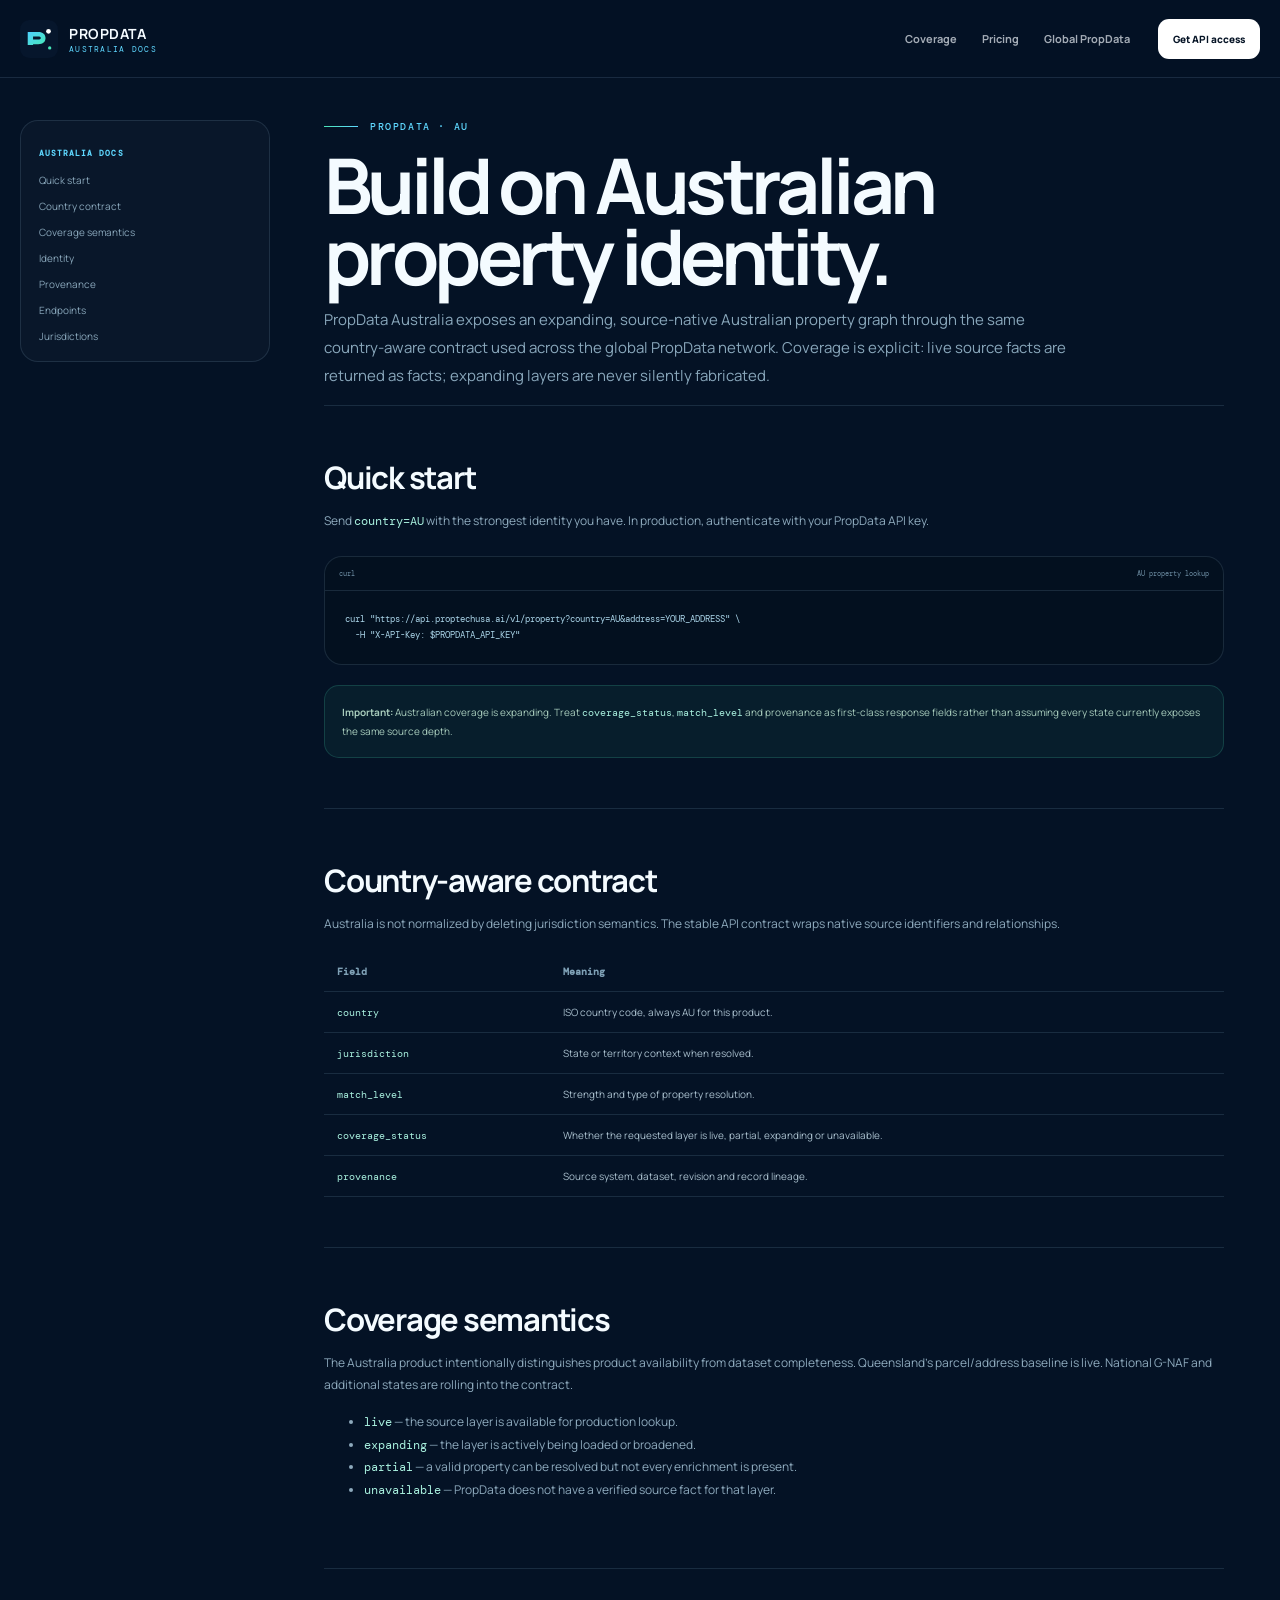
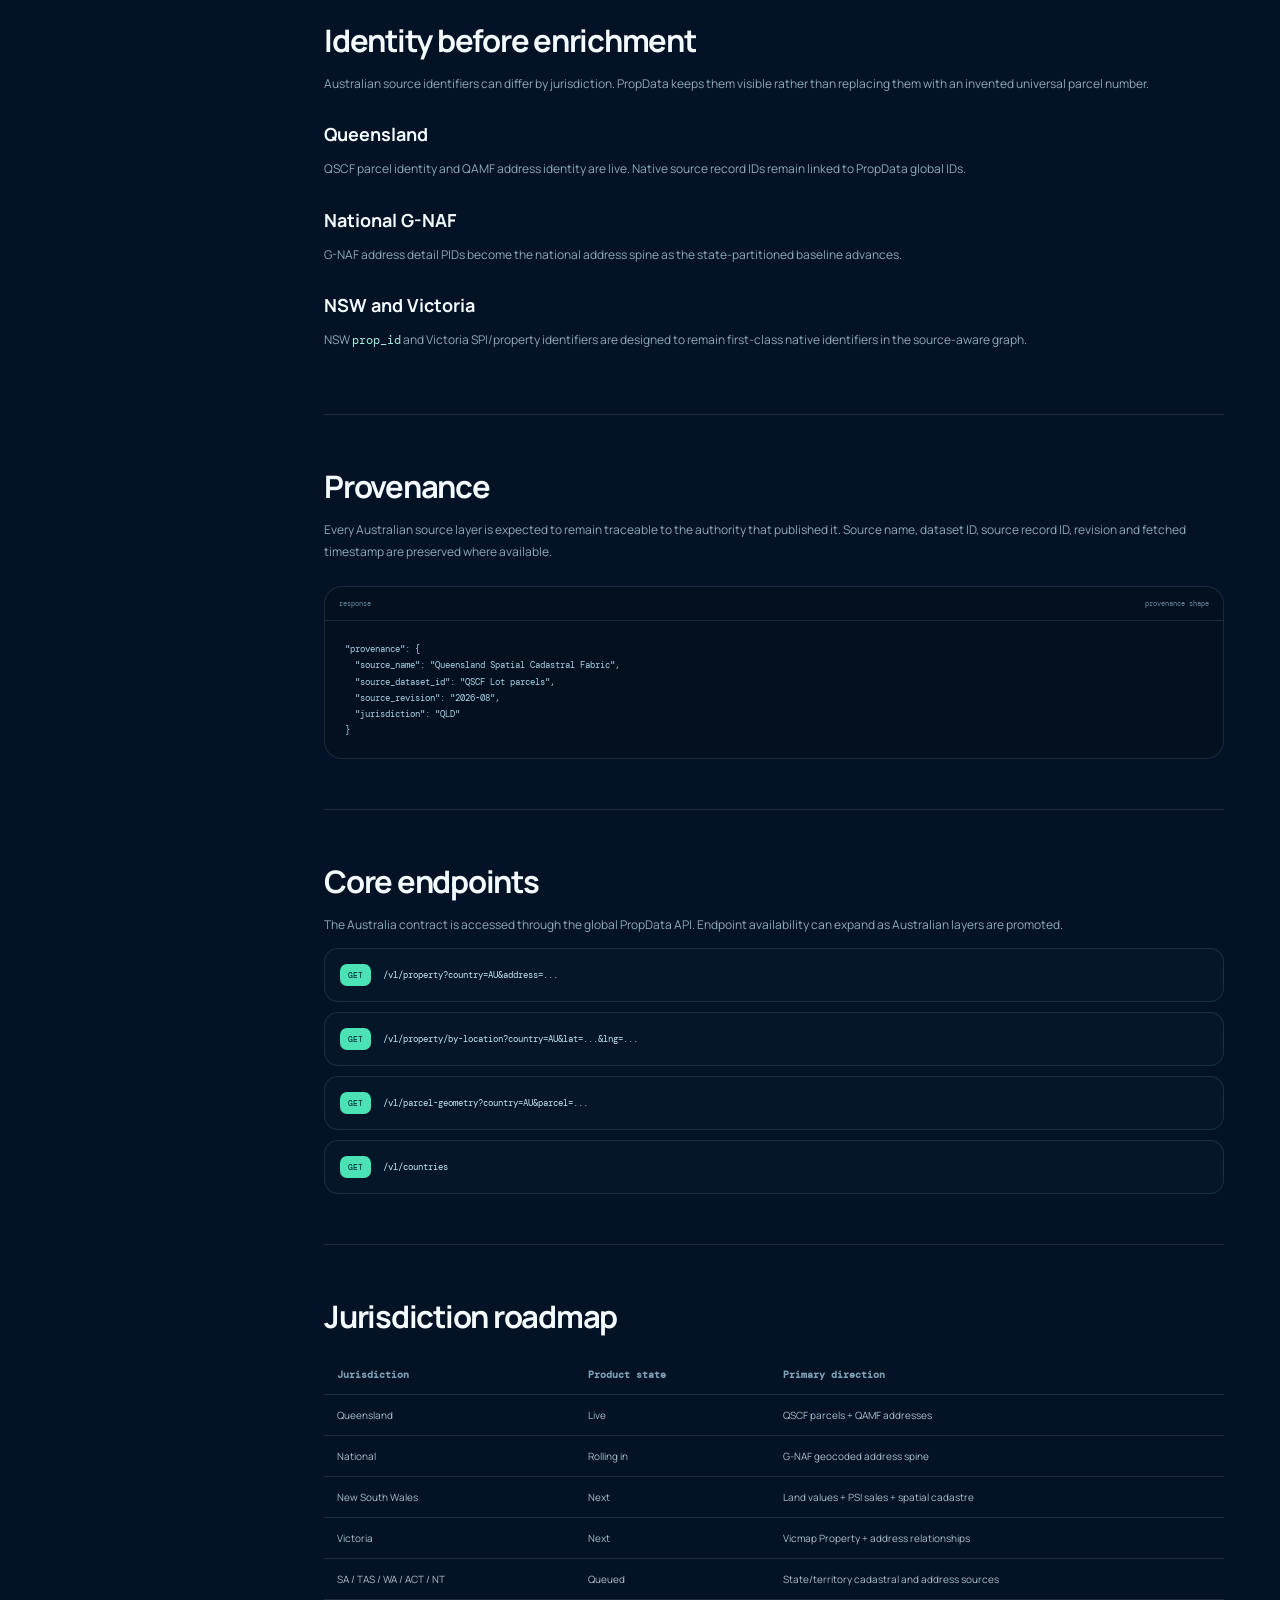
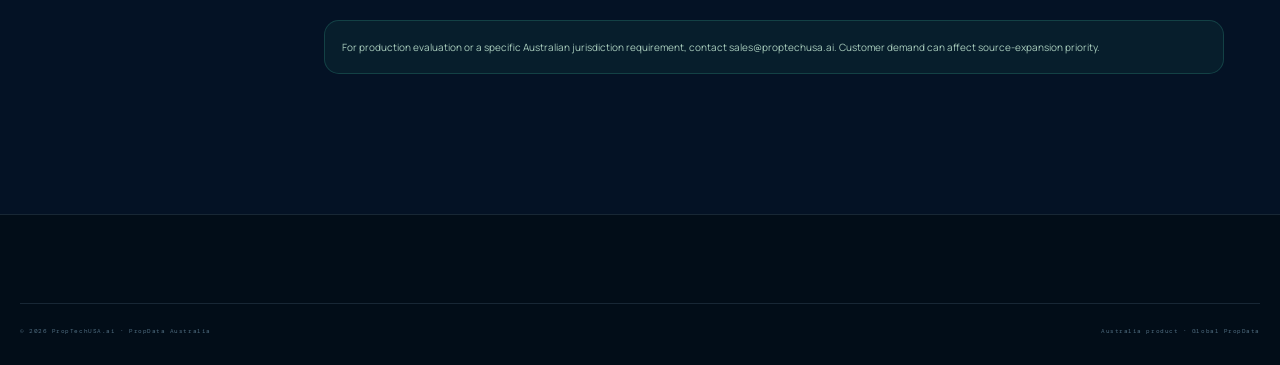
==== docs.html @ 8eeb841d "Add PropData Australia developer documentation" ====
<!doctype html>
<html lang="en-AU">
<head>
  <meta charset="utf-8">
  <meta name="viewport" content="width=device-width,initial-scale=1">
  <title>PropData Australia Developer Docs | AU Property API</title>
  <meta name="description" content="Developer guide for PropData Australia: country-aware property lookup, coverage semantics, source provenance and Australian jurisdiction handling.">
  <meta name="robots" content="index,follow">
  <link rel="canonical" href="https://au.proptechusa.ai/docs.html">
  <link rel="icon" href="/favicon.svg" type="image/svg+xml">
  <link rel="stylesheet" href="/site.css">
  <style>
    .docs{padding:120px 0 90px}.docs-layout{display:grid;grid-template-columns:250px 1fr;gap:54px}.docs-nav{position:sticky;top:100px;height:max-content;padding:18px;border:1px solid var(--line);border-radius:18px;background:rgba(255,255,255,.025)}.docs-nav strong{font-family:"DM Mono",monospace;font-size:8px;letter-spacing:.13em;color:var(--blue)}.docs-nav a{display:block;margin-top:12px;font-size:10px;color:var(--muted)}.docs-nav a:hover{color:#fff}.docs-main{max-width:900px}.docs-main h1{margin:17px 0 0;font-size:clamp(45px,6vw,80px);line-height:.92;letter-spacing:-.06em}.docs-main>p{max-width:760px;color:var(--muted);font-size:15px;line-height:1.85}.doc-section{padding:50px 0;border-top:1px solid var(--line)}.doc-section h2{margin:0;font-size:31px;letter-spacing:-.04em}.doc-section h3{margin:28px 0 8px;font-size:18px}.doc-section p,.doc-section li{color:#8eaabd;font-size:12px;line-height:1.8}.doc-section code{font-family:"DM Mono",monospace;color:#a9f1df}.endpoint{display:grid;grid-template-columns:auto 1fr;gap:12px;align-items:center;padding:15px;border:1px solid var(--line);border-radius:14px;background:#051629;margin-top:10px}.method{font-family:"DM Mono",monospace;font-size:8px;color:#051629;background:var(--green);border-radius:7px;padding:6px 8px}.endpoint code{font-size:9px;color:#c5e8f7}.doc-table{width:100%;border-collapse:collapse;margin-top:18px}.doc-table th,.doc-table td{text-align:left;padding:13px;border-bottom:1px solid var(--line);font-size:10px}.doc-table th{font-family:"DM Mono",monospace;color:#7fa1b6}.doc-table td{color:#a9bfcd}.callout{margin-top:20px;padding:17px;border:1px solid rgba(75,226,182,.18);background:rgba(75,226,182,.055);border-radius:15px;font-size:10px;line-height:1.8;color:#a7cbbb}@media(max-width:850px){.docs-layout{grid-template-columns:1fr}.docs-nav{position:static}.docs{padding-top:100px}}
  </style>
</head>
<body>
<header class="site-header scrolled"><div class="shell nav"><a class="brand" href="/"><img src="/favicon.svg" alt=""><span class="brand-copy"><strong>PROPDATA</strong><small>AUSTRALIA DOCS</small></span></a><nav class="primary-nav"><a href="/#coverage">Coverage</a><a href="/#pricing">Pricing</a><a href="https://propdata.proptechusa.ai/">Global PropData</a></nav><div class="nav-actions"><a class="nav-cta" href="/#pricing">Get API access</a></div></div></header>
<main class="docs"><div class="shell docs-layout">
  <aside class="docs-nav"><strong>AUSTRALIA DOCS</strong><a href="#start">Quick start</a><a href="#country">Country contract</a><a href="#coverage">Coverage semantics</a><a href="#identity">Identity</a><a href="#provenance">Provenance</a><a href="#endpoints">Endpoints</a><a href="#states">Jurisdictions</a></aside>
  <article class="docs-main">
    <div class="eyebrow">PROPDATA · AU</div><h1>Build on Australian property identity.</h1><p>PropData Australia exposes an expanding, source-native Australian property graph through the same country-aware contract used across the global PropData network. Coverage is explicit: live source facts are returned as facts; expanding layers are never silently fabricated.</p>

    <section id="start" class="doc-section"><h2>Quick start</h2><p>Send <code>country=AU</code> with the strongest identity you have. In production, authenticate with your PropData API key.</p><div class="code-window"><div class="code-head"><span>curl</span><span>AU property lookup</span></div><div class="code-body">curl "https://api.proptechusa.ai/v1/property?country=AU&amp;address=YOUR_ADDRESS" \
  -H "X-API-Key: $PROPDATA_API_KEY"</div></div><div class="callout"><b>Important:</b> Australian coverage is expanding. Treat <code>coverage_status</code>, <code>match_level</code> and provenance as first-class response fields rather than assuming every state currently exposes the same source depth.</div></section>

    <section id="country" class="doc-section"><h2>Country-aware contract</h2><p>Australia is not normalized by deleting jurisdiction semantics. The stable API contract wraps native source identifiers and relationships.</p><table class="doc-table"><tr><th>Field</th><th>Meaning</th></tr><tr><td><code>country</code></td><td>ISO country code, always AU for this product.</td></tr><tr><td><code>jurisdiction</code></td><td>State or territory context when resolved.</td></tr><tr><td><code>match_level</code></td><td>Strength and type of property resolution.</td></tr><tr><td><code>coverage_status</code></td><td>Whether the requested layer is live, partial, expanding or unavailable.</td></tr><tr><td><code>provenance</code></td><td>Source system, dataset, revision and record lineage.</td></tr></table></section>

    <section id="coverage" class="doc-section"><h2>Coverage semantics</h2><p>The Australia product intentionally distinguishes product availability from dataset completeness. Queensland's parcel/address baseline is live. National G-NAF and additional states are rolling into the contract.</p><ul><li><code>live</code> — the source layer is available for production lookup.</li><li><code>expanding</code> — the layer is actively being loaded or broadened.</li><li><code>partial</code> — a valid property can be resolved but not every enrichment is present.</li><li><code>unavailable</code> — PropData does not have a verified source fact for that layer.</li></ul></section>

    <section id="identity" class="doc-section"><h2>Identity before enrichment</h2><p>Australian source identifiers can differ by jurisdiction. PropData keeps them visible rather than replacing them with an invented universal parcel number.</p><h3>Queensland</h3><p>QSCF parcel identity and QAMF address identity are live. Native source record IDs remain linked to PropData global IDs.</p><h3>National G-NAF</h3><p>G-NAF address detail PIDs become the national address spine as the state-partitioned baseline advances.</p><h3>NSW and Victoria</h3><p>NSW <code>prop_id</code> and Victoria SPI/property identifiers are designed to remain first-class native identifiers in the source-aware graph.</p></section>

    <section id="provenance" class="doc-section"><h2>Provenance</h2><p>Every Australian source layer is expected to remain traceable to the authority that published it. Source name, dataset ID, source record ID, revision and fetched timestamp are preserved where available.</p><div class="code-window"><div class="code-head"><span>response</span><span>provenance shape</span></div><div class="code-body">"provenance": {
  "source_name": "Queensland Spatial Cadastral Fabric",
  "source_dataset_id": "QSCF Lot parcels",
  "source_revision": "2026-08",
  "jurisdiction": "QLD"
}</div></div></section>

    <section id="endpoints" class="doc-section"><h2>Core endpoints</h2><p>The Australia contract is accessed through the global PropData API. Endpoint availability can expand as Australian layers are promoted.</p><div class="endpoint"><span class="method">GET</span><code>/v1/property?country=AU&amp;address=...</code></div><div class="endpoint"><span class="method">GET</span><code>/v1/property/by-location?country=AU&amp;lat=...&amp;lng=...</code></div><div class="endpoint"><span class="method">GET</span><code>/v1/parcel-geometry?country=AU&amp;parcel=...</code></div><div class="endpoint"><span class="method">GET</span><code>/v1/countries</code></div></section>

    <section id="states" class="doc-section"><h2>Jurisdiction roadmap</h2><table class="doc-table"><tr><th>Jurisdiction</th><th>Product state</th><th>Primary direction</th></tr><tr><td>Queensland</td><td>Live</td><td>QSCF parcels + QAMF addresses</td></tr><tr><td>National</td><td>Rolling in</td><td>G-NAF geocoded address spine</td></tr><tr><td>New South Wales</td><td>Next</td><td>Land values + PSI sales + spatial cadastre</td></tr><tr><td>Victoria</td><td>Next</td><td>Vicmap Property + address relationships</td></tr><tr><td>SA / TAS / WA / ACT / NT</td><td>Queued</td><td>State/territory cadastral and address sources</td></tr></table><div class="callout">For production evaluation or a specific Australian jurisdiction requirement, contact <a href="mailto:sales@proptechusa.ai">sales@proptechusa.ai</a>. Customer demand can affect source-expansion priority.</div></section>
  </article>
</div></main>
<footer class="footer"><div class="shell footer-bottom"><span>© 2026 PropTechUSA.ai · PropData Australia</span><span><a href="/">Australia product</a> · <a href="https://propdata.proptechusa.ai/">Global PropData</a></span></div></footer>
</body>
</html>
---- site.css ----
@import url('https://fonts.googleapis.com/css2?family=DM+Mono:wght@400;500&family=Manrope:wght@400;500;600;700;800&display=swap');

:root{--bg:#041225;--bg2:#071a31;--card:#0a2039;--card2:#0d2745;--line:rgba(168,217,246,.13);--line2:rgba(168,217,246,.22);--text:#f4fbff;--muted:#89a7bb;--blue:#5fd8ff;--green:#4be2b6;--gold:#f4c46f;--red:#ff6b6b;--shadow:0 30px 100px rgba(0,0,0,.25);--shell:min(1360px,calc(100% - 40px));}
*{box-sizing:border-box}html{scroll-behavior:smooth}body{margin:0;background:var(--bg);color:var(--text);font-family:Manrope,system-ui,-apple-system,BlinkMacSystemFont,"Segoe UI",sans-serif;-webkit-font-smoothing:antialiased}body.nav-open{overflow:hidden}a{color:inherit;text-decoration:none}button,input,textarea{font:inherit}img{max-width:100%;display:block}.shell{width:var(--shell);margin-inline:auto}.mono{font-family:"DM Mono",monospace}.eyebrow{display:flex;align-items:center;gap:12px;font-family:"DM Mono",monospace;font-size:10px;font-weight:500;letter-spacing:.16em;text-transform:uppercase;color:var(--blue)}.eyebrow:before{content:"";width:34px;height:1px;background:linear-gradient(90deg,var(--green),var(--blue))}.section{position:relative;padding:108px 0}.section-head{max-width:820px}.section-head h2{margin:16px 0 0;font-size:clamp(38px,5vw,70px);line-height:.95;letter-spacing:-.055em}.section-head p{margin:24px 0 0;max-width:720px;color:var(--muted);font-size:16px;line-height:1.85}.btn{display:inline-flex;align-items:center;justify-content:center;gap:10px;min-height:52px;border-radius:14px;padding:0 21px;border:1px solid var(--line2);font-size:13px;font-weight:800;transition:.22s ease}.btn:hover{transform:translateY(-2px);border-color:rgba(95,216,255,.5)}.btn-primary{background:linear-gradient(135deg,var(--blue),#8ae7ff);color:#041225;border-color:transparent;box-shadow:0 12px 36px rgba(95,216,255,.18)}.btn-dark{background:rgba(255,255,255,.055)}.btn-green{background:linear-gradient(135deg,var(--green),#88f2d4);color:#032019;border-color:transparent}.site-header{position:fixed;z-index:50;inset:0 0 auto;height:78px;border-bottom:1px solid transparent;transition:.2s ease}.site-header.scrolled{background:rgba(4,18,37,.88);border-color:var(--line);backdrop-filter:blur(18px)}.nav{height:100%;display:flex;align-items:center;gap:28px}.brand{display:flex;align-items:center;gap:11px;margin-right:auto}.brand img{width:38px;height:38px}.brand-copy{display:grid;gap:1px}.brand-copy strong{font-size:14px;letter-spacing:.04em}.brand-copy small{font-family:"DM Mono",monospace;font-size:8px;letter-spacing:.16em;color:var(--blue)}.primary-nav{display:flex;align-items:center;gap:25px}.primary-nav>a,.network-menu summary{font-size:11px;font-weight:700;color:rgba(244,251,255,.67);cursor:pointer;transition:.2s}.primary-nav>a:hover,.network-menu summary:hover{color:#fff}.network-menu{position:relative}.network-menu summary{list-style:none}.network-menu summary::-webkit-details-marker{display:none}.network-popover{position:absolute;top:34px;right:-20px;width:255px;padding:9px;border:1px solid var(--line2);border-radius:18px;background:#081a30;box-shadow:var(--shadow)}.network-popover a{display:flex;justify-content:space-between;gap:12px;border-radius:11px;padding:12px 13px}.network-popover a:hover{background:rgba(255,255,255,.05)}.network-popover strong{font-size:11px}.network-popover small{font-size:8px;color:var(--muted)}.nav-actions{display:flex;align-items:center;gap:10px}.nav-pill{font-family:"DM Mono",monospace;font-size:7px;letter-spacing:.1em;color:var(--green);border:1px solid rgba(75,226,182,.2);background:rgba(75,226,182,.07);border-radius:999px;padding:9px 11px}.nav-cta{display:inline-flex;align-items:center;justify-content:center;min-height:40px;padding:0 15px;border-radius:11px;background:#fff;color:#061426;font-size:10px;font-weight:900}.menu-toggle{display:none;background:none;border:0;padding:8px}.menu-toggle span{display:block;width:23px;height:1px;background:#fff;margin:6px 0}

.hero{position:relative;min-height:860px;overflow:hidden;padding:142px 0 50px;background:radial-gradient(circle at 74% 33%,rgba(53,164,219,.22),transparent 31%),radial-gradient(circle at 12% 78%,rgba(75,226,182,.09),transparent 30%),linear-gradient(180deg,#051428,#041225)}.hero:before{content:"";position:absolute;inset:0;opacity:.19;background-image:linear-gradient(rgba(95,216,255,.12) 1px,transparent 1px),linear-gradient(90deg,rgba(95,216,255,.12) 1px,transparent 1px);background-size:58px 58px;mask-image:linear-gradient(to bottom,#000,transparent 85%)}.hero:after{content:"";position:absolute;inset:auto 0 0;height:200px;background:linear-gradient(transparent,var(--bg))}.hero-grid{position:relative;z-index:2;display:grid;grid-template-columns:.92fr 1.08fr;gap:62px;align-items:center}.hero-copy{padding-top:34px}.launch-pill{display:inline-flex;align-items:center;gap:9px;padding:9px 12px;border:1px solid rgba(75,226,182,.22);background:rgba(75,226,182,.08);border-radius:999px;font-family:"DM Mono",monospace;font-size:8px;letter-spacing:.13em;color:#abf6df}.launch-pill i{width:7px;height:7px;border-radius:50%;background:var(--green);box-shadow:0 0 18px var(--green)}.hero h1{margin:25px 0 0;font-size:clamp(58px,7vw,103px);line-height:.83;letter-spacing:-.075em;font-weight:800}.hero h1 em{font-style:normal;background:linear-gradient(110deg,#fff 10%,var(--blue) 55%,var(--green));-webkit-background-clip:text;background-clip:text;color:transparent}.hero-copy>p{max-width:620px;margin:28px 0 0;color:#9bb5c7;font-size:17px;line-height:1.8}.hero-actions{display:flex;flex-wrap:wrap;gap:10px;margin-top:31px}.hero-note{display:flex;flex-wrap:wrap;gap:16px;margin-top:24px;font-family:"DM Mono",monospace;font-size:7px;letter-spacing:.1em;color:#6f8b9f}.hero-note span{display:flex;align-items:center;gap:7px}.hero-note i{width:5px;height:5px;border-radius:50%;background:var(--green)}.hero-visual{position:relative}.hero-visual:before{content:"";position:absolute;inset:12% -6% 8% 12%;background:radial-gradient(circle,rgba(95,216,255,.2),transparent 62%);filter:blur(45px)}.hero-visual img{position:relative;width:100%;border:1px solid var(--line2);border-radius:34px;box-shadow:0 55px 130px rgba(0,0,0,.35)}.hero-float{position:absolute;z-index:3;padding:14px 16px;background:rgba(4,18,37,.9);border:1px solid var(--line2);backdrop-filter:blur(12px);border-radius:15px;box-shadow:0 18px 50px rgba(0,0,0,.25)}.hero-float b{display:block;font-size:20px;letter-spacing:-.04em}.hero-float span{display:block;margin-top:4px;font-family:"DM Mono",monospace;font-size:6px;letter-spacing:.12em;color:var(--muted)}.float-a{left:-20px;bottom:68px}.float-b{right:-14px;top:58px}.hero-metrics{position:relative;z-index:3;display:grid;grid-template-columns:repeat(4,1fr);margin-top:64px;border:1px solid var(--line);border-radius:23px;background:rgba(7,27,49,.58);backdrop-filter:blur(12px);overflow:hidden}.hero-metrics div{padding:22px 24px;border-right:1px solid var(--line)}.hero-metrics div:last-child{border:0}.hero-metrics b{display:block;font-size:22px;letter-spacing:-.04em}.hero-metrics span{display:block;margin-top:5px;font-family:"DM Mono",monospace;font-size:7px;letter-spacing:.1em;color:#7f9caf;text-transform:uppercase}.source-ribbon{position:relative;z-index:5;border-block:1px solid var(--line);background:#06172b}.source-ribbon-inner{display:grid;grid-template-columns:auto 1fr auto;gap:24px;align-items:center;padding:22px 0}.source-seal{display:grid;place-items:center;width:48px;height:48px;border-radius:14px;border:1px solid rgba(95,216,255,.22);background:rgba(95,216,255,.07);font-family:"DM Mono",monospace;font-size:11px;color:var(--blue)}.source-copy strong{display:block;font-size:13px}.source-copy span{display:block;margin-top:5px;color:var(--muted);font-size:10px}.source-right{text-align:right;font-family:"DM Mono",monospace;font-size:7px;line-height:1.8;letter-spacing:.09em;color:#6f8d9f}.source-right b{color:var(--green)}

.thesis{overflow:hidden}.thesis-grid{display:grid;grid-template-columns:.85fr 1.15fr;gap:78px;align-items:start}.thesis-copy{position:sticky;top:115px}.thesis-copy h2{margin:16px 0 0;font-size:clamp(40px,4.5vw,68px);line-height:.97;letter-spacing:-.055em}.thesis-copy p{color:var(--muted);line-height:1.85}.principles{display:grid;gap:14px}.principle{position:relative;overflow:hidden;padding:27px;border:1px solid var(--line);background:linear-gradient(145deg,rgba(255,255,255,.045),rgba(255,255,255,.015));border-radius:23px}.principle:before{content:"";position:absolute;inset:0 auto 0 0;width:2px;background:linear-gradient(var(--blue),var(--green));opacity:.7}.principle .number{font-family:"DM Mono",monospace;font-size:8px;letter-spacing:.14em;color:var(--blue)}.principle h3{margin:12px 0 0;font-size:24px;letter-spacing:-.035em}.principle p{margin:11px 0 0;color:#87a4b8;line-height:1.75;font-size:13px}.principle code{display:inline-block;margin-top:16px;padding:8px 10px;border:1px solid var(--line);border-radius:9px;background:#05162a;font-family:"DM Mono",monospace;font-size:8px;color:#9cefd8}

.coverage{background:linear-gradient(180deg,#041225,#06182d 50%,#041225)}.coverage-layout{display:grid;grid-template-columns:.78fr 1.22fr;gap:28px;margin-top:46px}.state-list{display:grid;gap:9px}.state-tab{display:grid;grid-template-columns:52px 1fr auto;gap:13px;align-items:center;text-align:left;width:100%;padding:13px;border:1px solid var(--line);background:rgba(255,255,255,.025);color:#fff;border-radius:16px;cursor:pointer;transition:.2s}.state-tab:hover,.state-tab.active{background:rgba(95,216,255,.075);border-color:rgba(95,216,255,.25)}.state-code{display:grid;place-items:center;width:42px;height:42px;border-radius:12px;background:#0d2948;border:1px solid var(--line2);font-family:"DM Mono",monospace;font-size:10px}.state-tab strong{font-size:12px}.state-tab small{display:block;margin-top:3px;font-size:8px;color:var(--muted)}.state-badge{padding:7px 8px;border-radius:999px;font-family:"DM Mono",monospace;font-size:6px;letter-spacing:.09em;background:rgba(255,255,255,.04);color:#91a9ba}.state-tab.active .state-badge{background:rgba(75,226,182,.1);color:var(--green)}.state-panel{height:100%;min-height:555px;padding:34px;border:1px solid var(--line2);background:radial-gradient(circle at 90% 5%,rgba(95,216,255,.12),transparent 30%),#081d35;border-radius:28px;box-shadow:var(--shadow)}.state-panel[hidden]{display:none}.panel-top{display:flex;justify-content:space-between;gap:20px}.panel-top h3{margin:8px 0 0;font-size:38px;letter-spacing:-.05em}.panel-status{font-family:"DM Mono",monospace;font-size:7px;letter-spacing:.12em;color:var(--green)}.state-panel>p{max-width:720px;color:var(--muted);line-height:1.8}.coverage-stats{display:grid;grid-template-columns:repeat(2,1fr);gap:10px;margin-top:27px}.coverage-stat{padding:18px;border:1px solid var(--line);border-radius:16px;background:rgba(0,0,0,.09)}.coverage-stat b{display:block;font-size:25px;letter-spacing:-.04em}.coverage-stat span{display:block;margin-top:5px;font-size:8px;color:var(--muted)}.dataset-list{display:grid;gap:8px;margin-top:24px}.dataset-row{display:grid;grid-template-columns:1fr auto;gap:16px;align-items:center;padding:14px 0;border-top:1px solid var(--line)}.dataset-row strong{font-size:11px}.dataset-row span{font-family:"DM Mono",monospace;font-size:7px;color:#7f9aaf}.dataset-row b{font-family:"DM Mono",monospace;font-size:7px;color:var(--green)}

.graph{overflow:hidden}.graph-grid{display:grid;grid-template-columns:1fr .92fr;gap:35px;align-items:stretch;margin-top:46px}.graph-card{border:1px solid var(--line2);border-radius:28px;overflow:hidden;background:#071a31;box-shadow:var(--shadow)}.graph-card img{width:100%;height:100%;object-fit:cover}.contract-card{padding:34px;border:1px solid var(--line2);border-radius:28px;background:linear-gradient(145deg,#09223d,#061629)}.contract-card h3{margin:12px 0 0;font-size:31px;letter-spacing:-.045em}.contract-card p{color:var(--muted);font-size:13px;line-height:1.8}.code-window{margin-top:24px;border:1px solid var(--line);border-radius:18px;background:#03101f;overflow:hidden}.code-head{display:flex;align-items:center;justify-content:space-between;padding:12px 14px;border-bottom:1px solid var(--line);font-family:"DM Mono",monospace;font-size:7px;color:#6d8da3}.code-dots{display:flex;gap:5px}.code-dots i{width:6px;height:6px;border-radius:50%;background:#244760}.code-body{padding:20px;overflow:auto;font-family:"DM Mono",monospace;font-size:9px;line-height:1.8;color:#abd5e9;white-space:pre}.code-body .k{color:#6ee7c1}.code-body .v{color:#ffdc91}.code-body .s{color:#7ccfff}.contract-points{display:grid;gap:9px;margin-top:18px}.contract-point{display:flex;align-items:flex-start;gap:10px;padding:12px 0;border-top:1px solid var(--line);font-size:10px;color:#93afc2}.contract-point i{display:grid;place-items:center;flex:0 0 19px;height:19px;border-radius:50%;background:rgba(75,226,182,.1);color:var(--green);font-style:normal;font-size:8px}

.pricing{background:radial-gradient(circle at 50% 10%,rgba(53,164,219,.13),transparent 30%),#03101f}.pricing-head{text-align:center;margin-inline:auto}.pricing-head .eyebrow{justify-content:center}.pricing-sub{margin:22px auto 0;max-width:720px;color:var(--muted);line-height:1.8}.price-grid{display:grid;grid-template-columns:repeat(3,1fr);gap:14px;margin-top:44px}.price-card{position:relative;display:flex;flex-direction:column;min-height:500px;padding:27px;border:1px solid var(--line2);border-radius:26px;background:rgba(255,255,255,.035);overflow:hidden}.price-card.featured{transform:translateY(-9px);border-color:rgba(95,216,255,.46);background:linear-gradient(145deg,rgba(39,139,220,.22),rgba(255,255,255,.035));box-shadow:0 30px 90px rgba(34,149,222,.14)}.price-card.featured:before{content:"";position:absolute;inset:0 0 auto;height:2px;background:linear-gradient(90deg,var(--blue),var(--green))}.price-top{display:flex;justify-content:space-between;gap:14px}.price-name{font-family:"DM Mono",monospace;font-size:9px;letter-spacing:.15em;color:#a7c0d1}.price-badge{font-family:"DM Mono",monospace;font-size:6px;letter-spacing:.12em;color:#c7f4ff;border:1px solid rgba(95,216,255,.22);background:rgba(95,216,255,.09);border-radius:999px;padding:7px 9px}.price{display:flex;align-items:end;gap:6px;margin-top:25px}.price b{font-size:51px;line-height:.9;letter-spacing:-.065em}.price span{padding-bottom:4px;font-size:9px;color:var(--muted)}.volume{margin-top:22px;padding:17px;border:1px solid var(--line);border-radius:17px;background:rgba(0,0,0,.12)}.volume b{font-size:27px;letter-spacing:-.04em}.volume span{display:block;margin-top:4px;font-family:"DM Mono",monospace;font-size:6px;letter-spacing:.1em;color:var(--muted)}.volume-bar{height:5px;margin-top:12px;border-radius:999px;background:rgba(255,255,255,.07);overflow:hidden}.volume-bar i{display:block;height:100%;border-radius:inherit;background:linear-gradient(90deg,var(--blue),var(--green))}.price-card:nth-child(1) .volume-bar i{width:18%}.price-card:nth-child(2) .volume-bar i{width:54%}.price-card:nth-child(3) .volume-bar i{width:100%}.bestfor{margin-top:22px}.bestfor small{font-family:"DM Mono",monospace;font-size:6px;letter-spacing:.13em;color:#66859a}.bestfor p{font-size:11px;color:#8eaabd;line-height:1.75}.plan-list{display:grid;gap:10px;margin:18px 0 0;padding:0;list-style:none}.plan-list li{display:flex;gap:9px;align-items:flex-start;font-size:9.5px;color:#a2b9c8}.plan-list li:before{content:"✓";color:var(--green)}.price-card .btn{margin-top:auto}.price-foot{margin-top:12px;text-align:center;font-family:"DM Mono",monospace;font-size:6px;letter-spacing:.09em;color:#678497}.enterprise{display:grid;grid-template-columns:1fr auto;gap:30px;align-items:center;margin-top:17px;padding:30px;border:1px solid rgba(95,216,255,.18);background:linear-gradient(135deg,rgba(46,122,183,.17),rgba(255,255,255,.025));border-radius:25px}.enterprise h3{margin:8px 0 0;font-size:28px;letter-spacing:-.04em}.enterprise p{margin:8px 0 0;color:var(--muted);font-size:11px;line-height:1.8}.founder-price{margin-top:20px;text-align:center;font-size:9px;color:#648397}.founder-price b{color:var(--gold)}

.developers{background:#06172c}.developer-grid{display:grid;grid-template-columns:.9fr 1.1fr;gap:55px;align-items:center}.developer-copy h2{margin:15px 0 0;font-size:clamp(42px,5vw,70px);line-height:.95;letter-spacing:-.055em}.developer-copy p{color:var(--muted);line-height:1.85}.developer-links{display:flex;flex-wrap:wrap;gap:9px;margin-top:24px}.terminal{border:1px solid var(--line2);border-radius:25px;background:#020d19;box-shadow:var(--shadow);overflow:hidden}.terminal-head{display:flex;justify-content:space-between;padding:13px 16px;border-bottom:1px solid var(--line);font-family:"DM Mono",monospace;font-size:7px;color:#6a869a}.terminal-body{padding:24px;overflow:auto;font-family:"DM Mono",monospace;font-size:9px;line-height:1.9;white-space:pre;color:#abc6d8}.terminal-body .prompt{color:var(--green)}.terminal-body .url{color:var(--blue)}.terminal-body .json{color:#f2d08f}.terminal-foot{display:grid;grid-template-columns:repeat(3,1fr);border-top:1px solid var(--line)}.terminal-foot div{padding:14px;border-right:1px solid var(--line)}.terminal-foot div:last-child{border:0}.terminal-foot b{display:block;font-size:11px}.terminal-foot span{font-size:7px;color:var(--muted)}

.cta{padding:90px 0 110px}.cta-card{position:relative;overflow:hidden;display:grid;grid-template-columns:1fr auto;gap:40px;align-items:center;padding:46px;border:1px solid rgba(95,216,255,.23);border-radius:32px;background:radial-gradient(circle at 90% 10%,rgba(95,216,255,.15),transparent 35%),linear-gradient(145deg,#0b2746,#07182d);box-shadow:var(--shadow)}.cta-card:after{content:"AU";position:absolute;right:25%;bottom:-35px;font-size:170px;font-weight:800;letter-spacing:-.08em;color:rgba(255,255,255,.018)}.cta-card h2{position:relative;z-index:2;margin:10px 0 0;font-size:clamp(37px,4vw,60px);line-height:.96;letter-spacing:-.055em}.cta-card p{position:relative;z-index:2;max-width:710px;color:var(--muted);line-height:1.75}.cta-actions{position:relative;z-index:2;display:grid;gap:9px}.footer{border-top:1px solid var(--line);background:#020d18;padding:50px 0 30px}.footer-grid{display:grid;grid-template-columns:1.4fr repeat(3,.7fr);gap:35px}.footer-brand p{max-width:400px;color:#607e92;font-size:10px;line-height:1.8}.footer-col h4{font-family:"DM Mono",monospace;font-size:7px;letter-spacing:.14em;color:#6d8ca0}.footer-col a{display:block;margin-top:12px;font-size:10px;color:#8ba5b7}.footer-col a:hover{color:#fff}.footer-bottom{display:flex;justify-content:space-between;gap:25px;margin-top:38px;padding-top:23px;border-top:1px solid var(--line);font-family:"DM Mono",monospace;font-size:6px;letter-spacing:.09em;color:#506d80}.success-banner{display:none;margin-top:18px;padding:13px 15px;border:1px solid rgba(75,226,182,.24);border-radius:12px;background:rgba(75,226,182,.08);color:#b9f7e4;font-size:10px}.success-banner.show{display:block}.reveal{opacity:0;transform:translateY(20px);transition:opacity .65s ease,transform .65s ease}.reveal.visible{opacity:1;transform:none}

@media(max-width:1100px){.primary-nav{display:none;position:fixed;inset:78px 16px auto;flex-direction:column;align-items:stretch;gap:0;padding:14px;border:1px solid var(--line2);border-radius:20px;background:#06172c;box-shadow:var(--shadow)}.primary-nav.open{display:flex}.primary-nav>a,.network-menu summary{padding:14px;border-bottom:1px solid var(--line);font-size:12px}.network-popover{position:static;width:100%;margin-top:5px;box-shadow:none}.menu-toggle{display:block}.nav-pill{display:none}.hero-grid,.thesis-grid,.coverage-layout,.graph-grid,.developer-grid{grid-template-columns:1fr}.hero{padding-top:120px}.hero-copy{padding-top:0}.hero-visual{max-width:760px;margin-inline:auto}.thesis-copy{position:static}.price-grid{grid-template-columns:1fr}.price-card.featured{transform:none}.price-card{min-height:auto}.enterprise,.cta-card{grid-template-columns:1fr}.cta-actions{display:flex;flex-wrap:wrap}.footer-grid{grid-template-columns:1fr 1fr}.state-panel{min-height:auto}}
@media(max-width:720px){:root{--shell:min(100% - 28px,1360px)}.site-header{height:70px}.primary-nav{inset:70px 12px auto}.brand-copy strong{font-size:12px}.brand-copy small{font-size:7px}.nav-cta{display:none}.section{padding:78px 0}.hero{min-height:auto;padding:106px 0 35px}.hero h1{font-size:clamp(52px,16vw,78px)}.hero-copy>p{font-size:14px}.hero-visual{margin-top:25px}.float-a{left:8px;bottom:28px}.float-b{right:8px;top:18px}.hero-float{padding:10px 12px}.hero-float b{font-size:15px}.hero-metrics{grid-template-columns:1fr 1fr;margin-top:36px}.hero-metrics div{padding:16px;border-bottom:1px solid var(--line)}.hero-metrics div:nth-child(2){border-right:0}.hero-metrics b{font-size:18px}.source-ribbon-inner{grid-template-columns:auto 1fr}.source-right{grid-column:1/-1;text-align:left}.section-head p{font-size:14px}.coverage-stats{grid-template-columns:1fr}.state-panel{padding:23px}.panel-top h3{font-size:30px}.contract-card{padding:24px}.code-body{font-size:8px}.price-card{padding:22px}.enterprise{padding:23px}.terminal-body{font-size:8px}.terminal-foot{grid-template-columns:1fr}.terminal-foot div{border-right:0;border-bottom:1px solid var(--line)}.terminal-foot div:last-child{border:0}.cta-card{padding:27px}.cta-actions{display:grid}.footer-grid{grid-template-columns:1fr}.footer-bottom{display:grid}.footer-bottom span:last-child{line-height:1.7}}
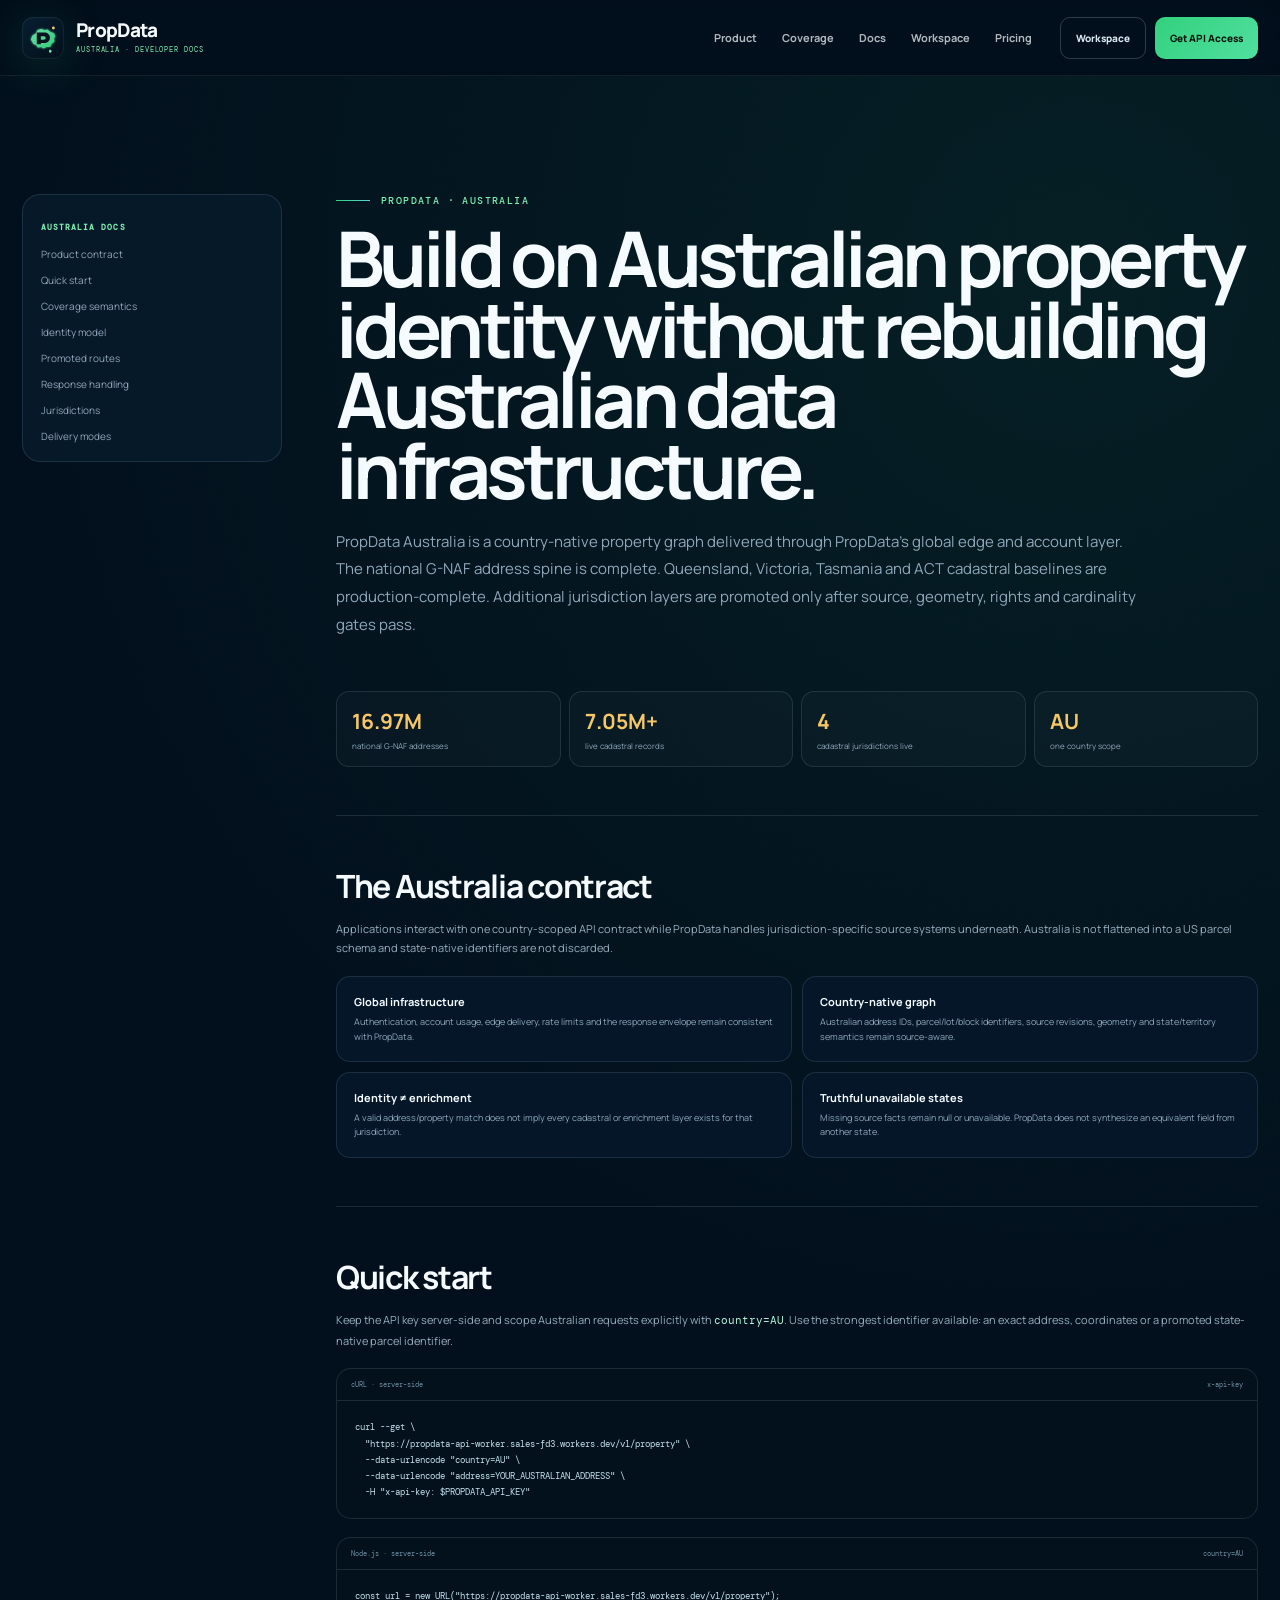
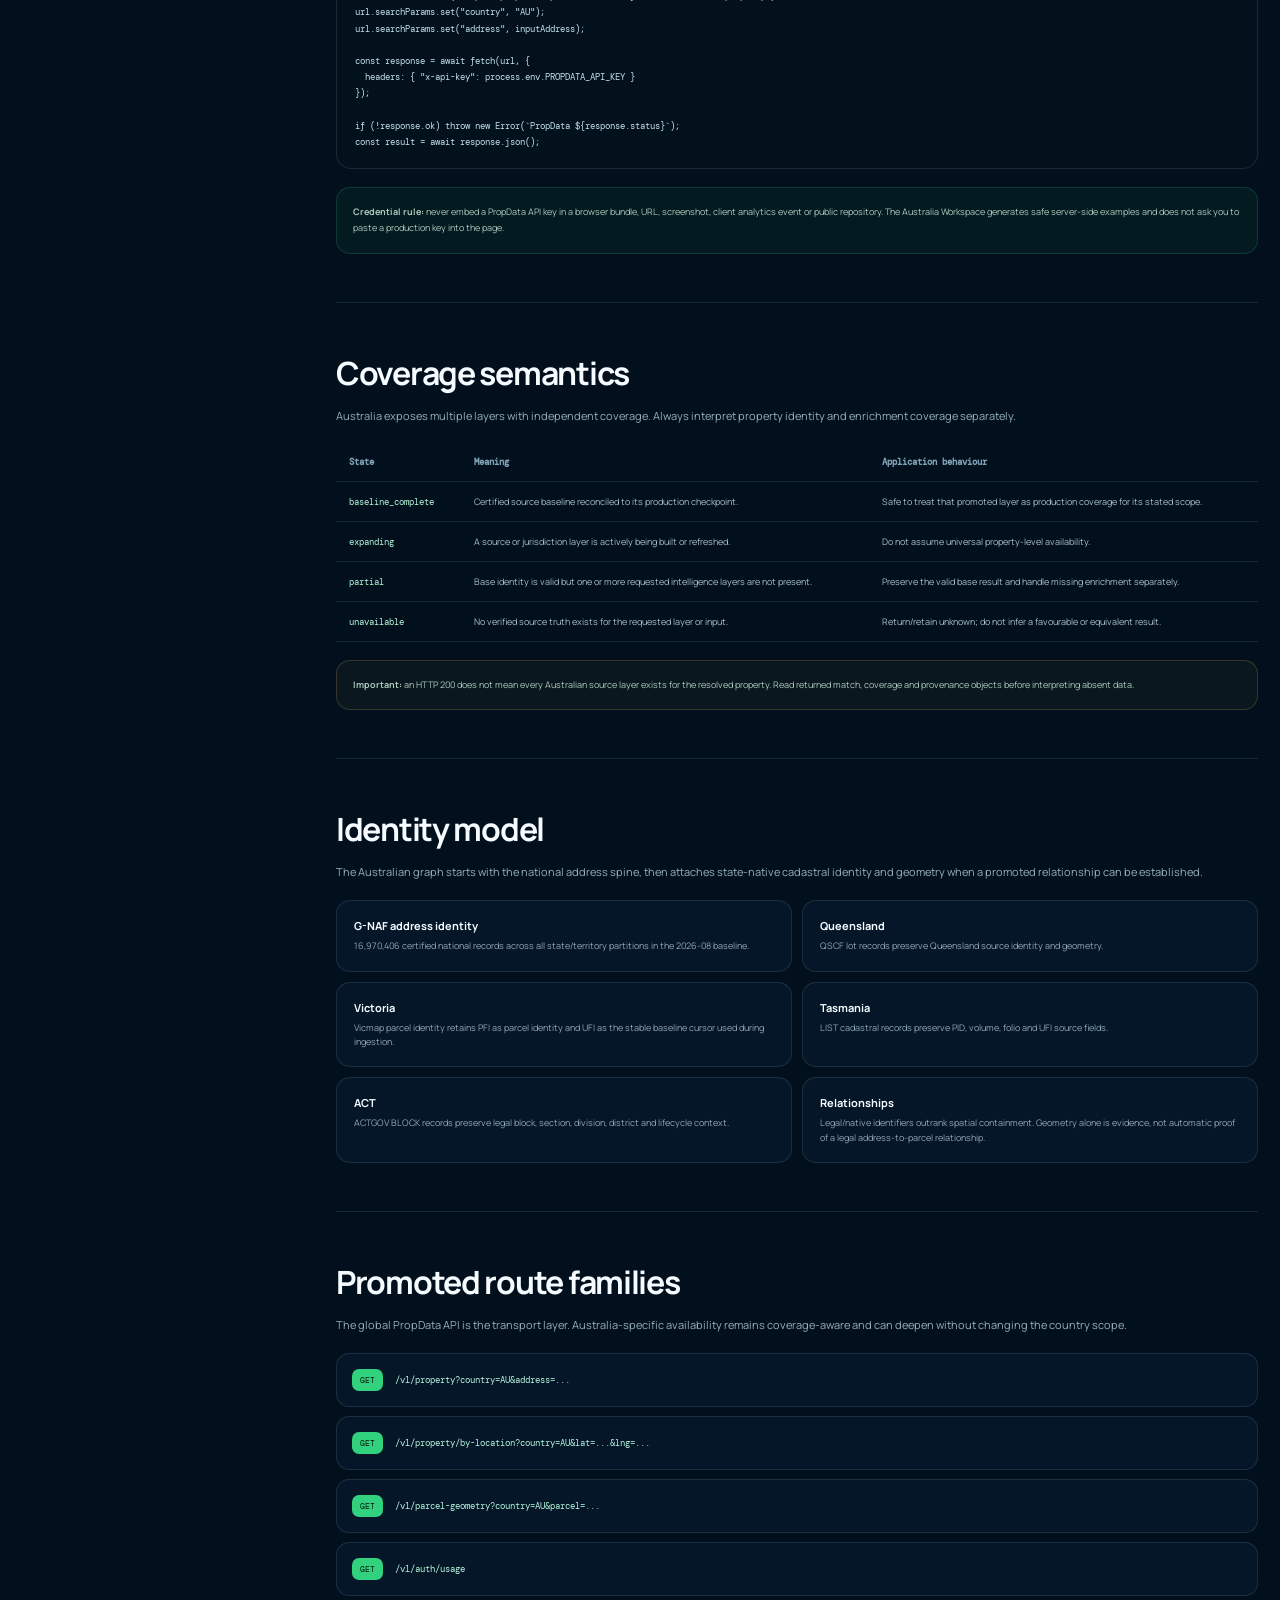
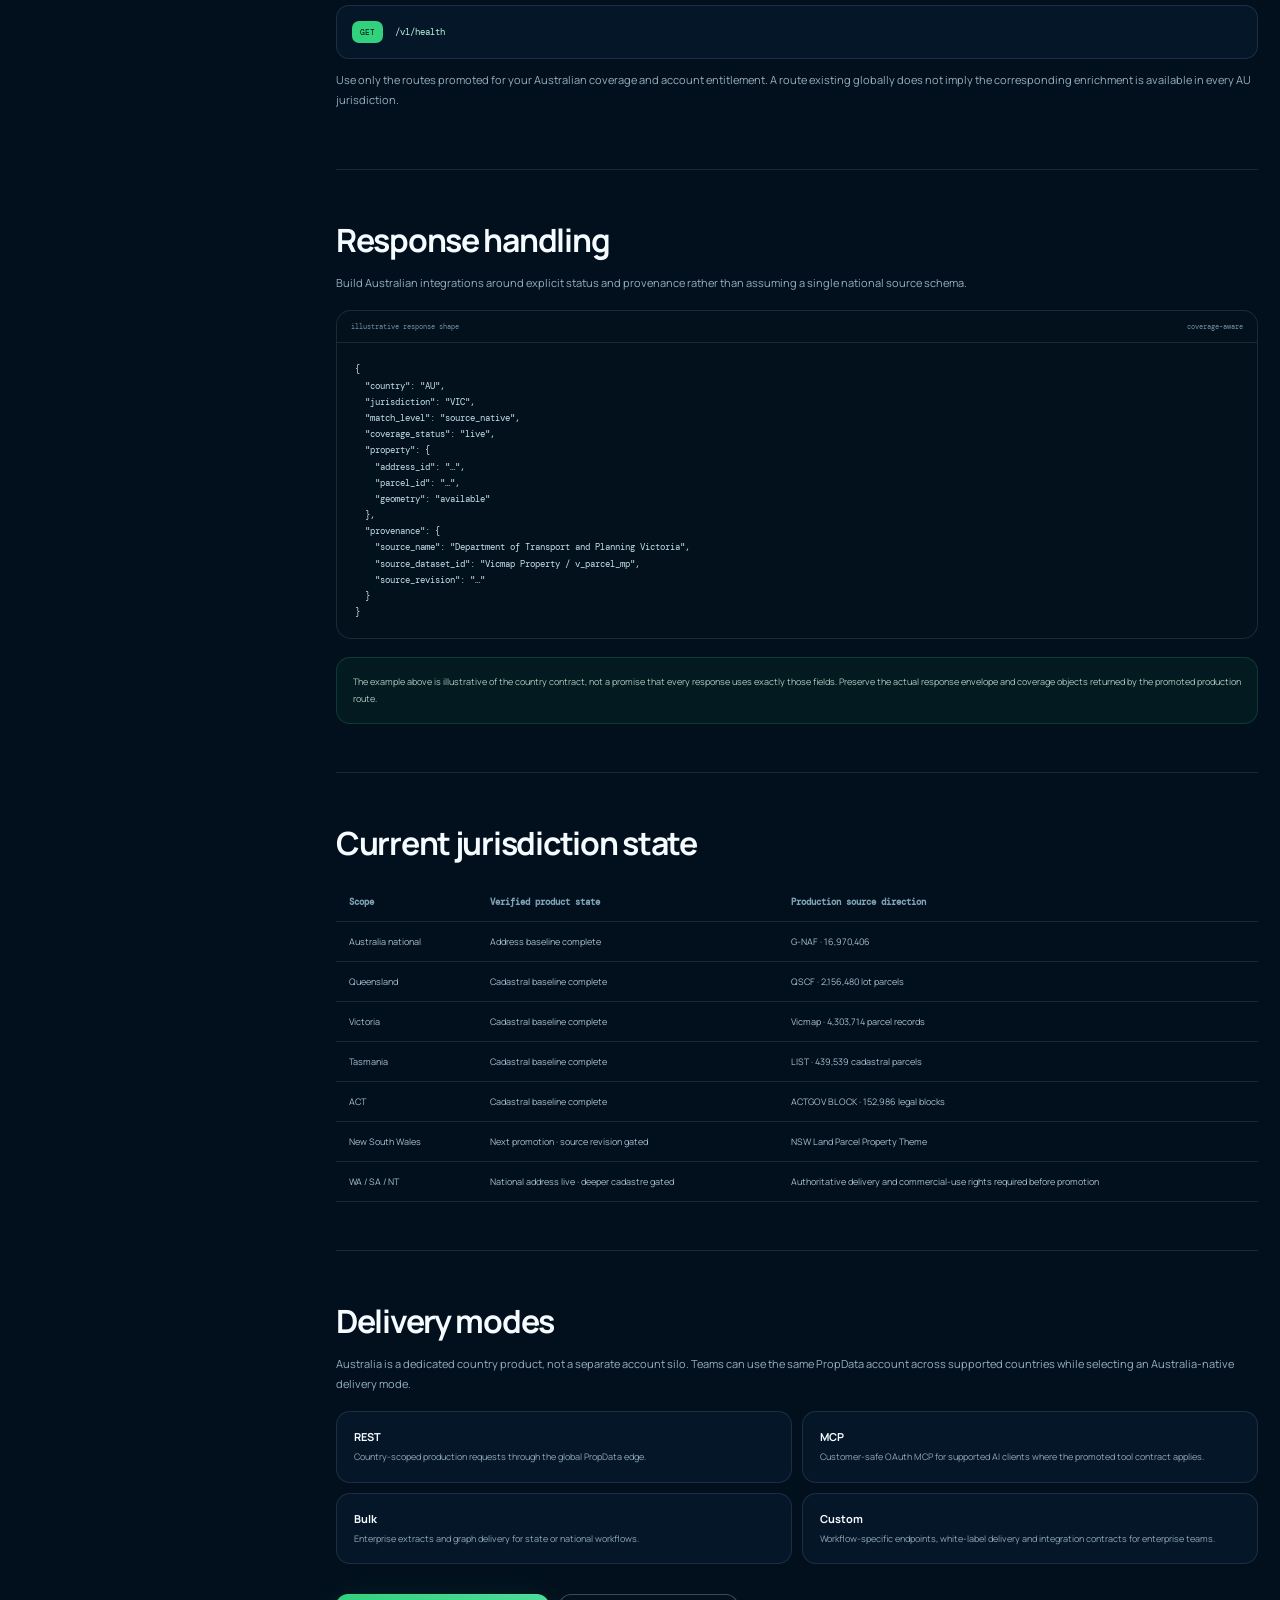
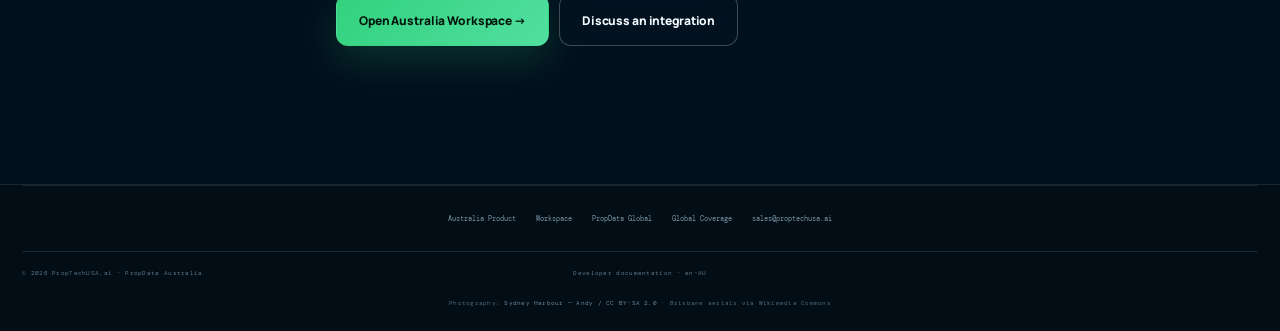
==== commit 0c4c8bbf: "Elevate Australia developer documentation" ====
--- a/docs.html
+++ b/docs.html
@@ -2,45 +2,178 @@
 <html lang="en-AU">
 <head>
   <meta charset="utf-8">
-  <meta name="viewport" content="width=device-width,initial-scale=1">
-  <title>PropData Australia Developer Docs | AU Property API</title>
-  <meta name="description" content="Developer guide for PropData Australia: country-aware property lookup, coverage semantics, source provenance and Australian jurisdiction handling.">
-  <meta name="robots" content="index,follow">
-  <link rel="canonical" href="https://au.proptechusa.ai/docs.html">
+  <meta name="viewport" content="width=device-width,initial-scale=1,viewport-fit=cover">
+  <title>PropData Australia Developer Docs | AU Property Intelligence API</title>
+  <meta name="description" content="Developer documentation for PropData Australia: national address identity, state-native cadastral coverage, country-scoped property resolution, provenance, coverage semantics and production integration guidance.">
+  <meta name="robots" content="index,follow,max-snippet:-1">
+  <link rel="canonical" href="https://au.proptechusa.ai/docs">
   <link rel="icon" href="/favicon.svg" type="image/svg+xml">
   <link rel="stylesheet" href="/site.css">
-  <style>
-    .docs{padding:120px 0 90px}.docs-layout{display:grid;grid-template-columns:250px 1fr;gap:54px}.docs-nav{position:sticky;top:100px;height:max-content;padding:18px;border:1px solid var(--line);border-radius:18px;background:rgba(255,255,255,.025)}.docs-nav strong{font-family:"DM Mono",monospace;font-size:8px;letter-spacing:.13em;color:var(--blue)}.docs-nav a{display:block;margin-top:12px;font-size:10px;color:var(--muted)}.docs-nav a:hover{color:#fff}.docs-main{max-width:900px}.docs-main h1{margin:17px 0 0;font-size:clamp(45px,6vw,80px);line-height:.92;letter-spacing:-.06em}.docs-main>p{max-width:760px;color:var(--muted);font-size:15px;line-height:1.85}.doc-section{padding:50px 0;border-top:1px solid var(--line)}.doc-section h2{margin:0;font-size:31px;letter-spacing:-.04em}.doc-section h3{margin:28px 0 8px;font-size:18px}.doc-section p,.doc-section li{color:#8eaabd;font-size:12px;line-height:1.8}.doc-section code{font-family:"DM Mono",monospace;color:#a9f1df}.endpoint{display:grid;grid-template-columns:auto 1fr;gap:12px;align-items:center;padding:15px;border:1px solid var(--line);border-radius:14px;background:#051629;margin-top:10px}.method{font-family:"DM Mono",monospace;font-size:8px;color:#051629;background:var(--green);border-radius:7px;padding:6px 8px}.endpoint code{font-size:9px;color:#c5e8f7}.doc-table{width:100%;border-collapse:collapse;margin-top:18px}.doc-table th,.doc-table td{text-align:left;padding:13px;border-bottom:1px solid var(--line);font-size:10px}.doc-table th{font-family:"DM Mono",monospace;color:#7fa1b6}.doc-table td{color:#a9bfcd}.callout{margin-top:20px;padding:17px;border:1px solid rgba(75,226,182,.18);background:rgba(75,226,182,.055);border-radius:15px;font-size:10px;line-height:1.8;color:#a7cbbb}@media(max-width:850px){.docs-layout{grid-template-columns:1fr}.docs-nav{position:static}.docs{padding-top:100px}}
-  </style>
+  <link rel="stylesheet" href="/country-product.css">
 </head>
 <body>
-<header class="site-header scrolled"><div class="shell nav"><a class="brand" href="/"><img src="/favicon.svg" alt=""><span class="brand-copy"><strong>PROPDATA</strong><small>AUSTRALIA DOCS</small></span></a><nav class="primary-nav"><a href="/#coverage">Coverage</a><a href="/#pricing">Pricing</a><a href="https://propdata.proptechusa.ai/">Global PropData</a></nav><div class="nav-actions"><a class="nav-cta" href="/#pricing">Get API access</a></div></div></header>
-<main class="docs"><div class="shell docs-layout">
-  <aside class="docs-nav"><strong>AUSTRALIA DOCS</strong><a href="#start">Quick start</a><a href="#country">Country contract</a><a href="#coverage">Coverage semantics</a><a href="#identity">Identity</a><a href="#provenance">Provenance</a><a href="#endpoints">Endpoints</a><a href="#states">Jurisdictions</a></aside>
-  <article class="docs-main">
-    <div class="eyebrow">PROPDATA · AU</div><h1>Build on Australian property identity.</h1><p>PropData Australia exposes an expanding, source-native Australian property graph through the same country-aware contract used across the global PropData network. Coverage is explicit: live source facts are returned as facts; expanding layers are never silently fabricated.</p>
+  <header class="site-header scrolled">
+    <div class="shell nav">
+      <a class="brand" href="/"><img src="/favicon.svg" alt="" width="42" height="42"><span class="brand-copy"><strong>PropData</strong><small>AUSTRALIA · DEVELOPER DOCS</small></span></a>
+      <button id="menu-toggle" class="menu-toggle" type="button" aria-expanded="false" aria-controls="primary-nav" aria-label="Open navigation"><span></span><span></span></button>
+      <nav id="primary-nav" class="primary-nav" aria-label="Primary navigation"><a href="/">Product</a><a href="/#coverage">Coverage</a><a href="/docs">Docs</a><a href="/workspace">Workspace</a><a href="/#pricing">Pricing</a></nav>
+      <div class="nav-actions"><a class="nav-docs" href="/workspace">Workspace</a><a class="nav-cta" href="/#pricing">Get API Access</a></div>
+    </div>
+  </header>
 
-    <section id="start" class="doc-section"><h2>Quick start</h2><p>Send <code>country=AU</code> with the strongest identity you have. In production, authenticate with your PropData API key.</p><div class="code-window"><div class="code-head"><span>curl</span><span>AU property lookup</span></div><div class="code-body">curl "https://api.proptechusa.ai/v1/property?country=AU&amp;address=YOUR_ADDRESS" \
-  -H "X-API-Key: $PROPDATA_API_KEY"</div></div><div class="callout"><b>Important:</b> Australian coverage is expanding. Treat <code>coverage_status</code>, <code>match_level</code> and provenance as first-class response fields rather than assuming every state currently exposes the same source depth.</div></section>
+  <main class="au-docs">
+    <div class="shell au-docs-layout">
+      <aside class="au-docs-nav" aria-label="Documentation sections">
+        <strong>AUSTRALIA DOCS</strong>
+        <a href="#overview">Product contract</a>
+        <a href="#quickstart">Quick start</a>
+        <a href="#coverage">Coverage semantics</a>
+        <a href="#identity">Identity model</a>
+        <a href="#endpoints">Promoted routes</a>
+        <a href="#responses">Response handling</a>
+        <a href="#jurisdictions">Jurisdictions</a>
+        <a href="#delivery">Delivery modes</a>
+      </aside>
 
-    <section id="country" class="doc-section"><h2>Country-aware contract</h2><p>Australia is not normalized by deleting jurisdiction semantics. The stable API contract wraps native source identifiers and relationships.</p><table class="doc-table"><tr><th>Field</th><th>Meaning</th></tr><tr><td><code>country</code></td><td>ISO country code, always AU for this product.</td></tr><tr><td><code>jurisdiction</code></td><td>State or territory context when resolved.</td></tr><tr><td><code>match_level</code></td><td>Strength and type of property resolution.</td></tr><tr><td><code>coverage_status</code></td><td>Whether the requested layer is live, partial, expanding or unavailable.</td></tr><tr><td><code>provenance</code></td><td>Source system, dataset, revision and record lineage.</td></tr></table></section>
+      <article class="au-docs-main">
+        <div class="eyebrow">PROPDATA · AUSTRALIA</div>
+        <h1>Build on Australian property identity without rebuilding Australian data infrastructure.</h1>
+        <p class="au-docs-lead">PropData Australia is a country-native property graph delivered through PropData's global edge and account layer. The national G-NAF address spine is complete. Queensland, Victoria, Tasmania and ACT cadastral baselines are production-complete. Additional jurisdiction layers are promoted only after source, geometry, rights and cardinality gates pass.</p>
 
-    <section id="coverage" class="doc-section"><h2>Coverage semantics</h2><p>The Australia product intentionally distinguishes product availability from dataset completeness. Queensland's parcel/address baseline is live. National G-NAF and additional states are rolling into the contract.</p><ul><li><code>live</code> — the source layer is available for production lookup.</li><li><code>expanding</code> — the layer is actively being loaded or broadened.</li><li><code>partial</code> — a valid property can be resolved but not every enrichment is present.</li><li><code>unavailable</code> — PropData does not have a verified source fact for that layer.</li></ul></section>
+        <div class="doc-proof-strip" aria-label="Verified Australia production proof">
+          <div><b>16.97M</b><span>national G-NAF addresses</span></div>
+          <div><b>7.05M+</b><span>live cadastral records</span></div>
+          <div><b>4</b><span>cadastral jurisdictions live</span></div>
+          <div><b>AU</b><span>one country scope</span></div>
+        </div>
 
-    <section id="identity" class="doc-section"><h2>Identity before enrichment</h2><p>Australian source identifiers can differ by jurisdiction. PropData keeps them visible rather than replacing them with an invented universal parcel number.</p><h3>Queensland</h3><p>QSCF parcel identity and QAMF address identity are live. Native source record IDs remain linked to PropData global IDs.</p><h3>National G-NAF</h3><p>G-NAF address detail PIDs become the national address spine as the state-partitioned baseline advances.</p><h3>NSW and Victoria</h3><p>NSW <code>prop_id</code> and Victoria SPI/property identifiers are designed to remain first-class native identifiers in the source-aware graph.</p></section>
+        <section id="overview" class="au-doc-section">
+          <h2>The Australia contract</h2>
+          <p>Applications interact with one country-scoped API contract while PropData handles jurisdiction-specific source systems underneath. Australia is not flattened into a US parcel schema and state-native identifiers are not discarded.</p>
+          <div class="doc-grid-2">
+            <div class="doc-fact"><b>Global infrastructure</b><span>Authentication, account usage, edge delivery, rate limits and the response envelope remain consistent with PropData.</span></div>
+            <div class="doc-fact"><b>Country-native graph</b><span>Australian address IDs, parcel/lot/block identifiers, source revisions, geometry and state/territory semantics remain source-aware.</span></div>
+            <div class="doc-fact"><b>Identity ≠ enrichment</b><span>A valid address/property match does not imply every cadastral or enrichment layer exists for that jurisdiction.</span></div>
+            <div class="doc-fact"><b>Truthful unavailable states</b><span>Missing source facts remain null or unavailable. PropData does not synthesize an equivalent field from another state.</span></div>
+          </div>
+        </section>
 
-    <section id="provenance" class="doc-section"><h2>Provenance</h2><p>Every Australian source layer is expected to remain traceable to the authority that published it. Source name, dataset ID, source record ID, revision and fetched timestamp are preserved where available.</p><div class="code-window"><div class="code-head"><span>response</span><span>provenance shape</span></div><div class="code-body">"provenance": {
-  "source_name": "Queensland Spatial Cadastral Fabric",
-  "source_dataset_id": "QSCF Lot parcels",
-  "source_revision": "2026-08",
-  "jurisdiction": "QLD"
-}</div></div></section>
+        <section id="quickstart" class="au-doc-section">
+          <h2>Quick start</h2>
+          <p>Keep the API key server-side and scope Australian requests explicitly with <code>country=AU</code>. Use the strongest identifier available: an exact address, coordinates or a promoted state-native parcel identifier.</p>
+          <div class="code-block"><div class="code-block-head"><span>cURL · server-side</span><span>x-api-key</span></div><pre>curl --get \
+  "https://propdata-api-worker.sales-fd3.workers.dev/v1/property" \
+  --data-urlencode "country=AU" \
+  --data-urlencode "address=YOUR_AUSTRALIAN_ADDRESS" \
+  -H "x-api-key: $PROPDATA_API_KEY"</pre></div>
+          <div class="code-block"><div class="code-block-head"><span>Node.js · server-side</span><span>country=AU</span></div><pre>const url = new URL("https://propdata-api-worker.sales-fd3.workers.dev/v1/property");
+url.searchParams.set("country", "AU");
+url.searchParams.set("address", inputAddress);
 
-    <section id="endpoints" class="doc-section"><h2>Core endpoints</h2><p>The Australia contract is accessed through the global PropData API. Endpoint availability can expand as Australian layers are promoted.</p><div class="endpoint"><span class="method">GET</span><code>/v1/property?country=AU&amp;address=...</code></div><div class="endpoint"><span class="method">GET</span><code>/v1/property/by-location?country=AU&amp;lat=...&amp;lng=...</code></div><div class="endpoint"><span class="method">GET</span><code>/v1/parcel-geometry?country=AU&amp;parcel=...</code></div><div class="endpoint"><span class="method">GET</span><code>/v1/countries</code></div></section>
+const response = await fetch(url, {
+  headers: { "x-api-key": process.env.PROPDATA_API_KEY }
+});
 
-    <section id="states" class="doc-section"><h2>Jurisdiction roadmap</h2><table class="doc-table"><tr><th>Jurisdiction</th><th>Product state</th><th>Primary direction</th></tr><tr><td>Queensland</td><td>Live</td><td>QSCF parcels + QAMF addresses</td></tr><tr><td>National</td><td>Rolling in</td><td>G-NAF geocoded address spine</td></tr><tr><td>New South Wales</td><td>Next</td><td>Land values + PSI sales + spatial cadastre</td></tr><tr><td>Victoria</td><td>Next</td><td>Vicmap Property + address relationships</td></tr><tr><td>SA / TAS / WA / ACT / NT</td><td>Queued</td><td>State/territory cadastral and address sources</td></tr></table><div class="callout">For production evaluation or a specific Australian jurisdiction requirement, contact <a href="mailto:sales@proptechusa.ai">sales@proptechusa.ai</a>. Customer demand can affect source-expansion priority.</div></section>
-  </article>
-</div></main>
-<footer class="footer"><div class="shell footer-bottom"><span>© 2026 PropTechUSA.ai · PropData Australia</span><span><a href="/">Australia product</a> · <a href="https://propdata.proptechusa.ai/">Global PropData</a></span></div></footer>
+if (!response.ok) throw new Error(`PropData ${response.status}`);
+const result = await response.json();</pre></div>
+          <div class="au-callout"><b>Credential rule:</b> never embed a PropData API key in a browser bundle, URL, screenshot, client analytics event or public repository. The Australia Workspace generates safe server-side examples and does not ask you to paste a production key into the page.</div>
+        </section>
+
+        <section id="coverage" class="au-doc-section">
+          <h2>Coverage semantics</h2>
+          <p>Australia exposes multiple layers with independent coverage. Always interpret property identity and enrichment coverage separately.</p>
+          <table class="au-doc-table">
+            <thead><tr><th>State</th><th>Meaning</th><th>Application behaviour</th></tr></thead>
+            <tbody>
+              <tr><td><code>baseline_complete</code></td><td>Certified source baseline reconciled to its production checkpoint.</td><td>Safe to treat that promoted layer as production coverage for its stated scope.</td></tr>
+              <tr><td><code>expanding</code></td><td>A source or jurisdiction layer is actively being built or refreshed.</td><td>Do not assume universal property-level availability.</td></tr>
+              <tr><td><code>partial</code></td><td>Base identity is valid but one or more requested intelligence layers are not present.</td><td>Preserve the valid base result and handle missing enrichment separately.</td></tr>
+              <tr><td><code>unavailable</code></td><td>No verified source truth exists for the requested layer or input.</td><td>Return/retain unknown; do not infer a favourable or equivalent result.</td></tr>
+            </tbody>
+          </table>
+          <div class="au-callout warn"><b>Important:</b> an HTTP 200 does not mean every Australian source layer exists for the resolved property. Read returned match, coverage and provenance objects before interpreting absent data.</div>
+        </section>
+
+        <section id="identity" class="au-doc-section">
+          <h2>Identity model</h2>
+          <p>The Australian graph starts with the national address spine, then attaches state-native cadastral identity and geometry when a promoted relationship can be established.</p>
+          <div class="doc-grid-2">
+            <div class="doc-fact"><b>G-NAF address identity</b><span>16,970,406 certified national records across all state/territory partitions in the 2026-08 baseline.</span></div>
+            <div class="doc-fact"><b>Queensland</b><span>QSCF lot records preserve Queensland source identity and geometry.</span></div>
+            <div class="doc-fact"><b>Victoria</b><span>Vicmap parcel identity retains PFI as parcel identity and UFI as the stable baseline cursor used during ingestion.</span></div>
+            <div class="doc-fact"><b>Tasmania</b><span>LIST cadastral records preserve PID, volume, folio and UFI source fields.</span></div>
+            <div class="doc-fact"><b>ACT</b><span>ACTGOV BLOCK records preserve legal block, section, division, district and lifecycle context.</span></div>
+            <div class="doc-fact"><b>Relationships</b><span>Legal/native identifiers outrank spatial containment. Geometry alone is evidence, not automatic proof of a legal address-to-parcel relationship.</span></div>
+          </div>
+        </section>
+
+        <section id="endpoints" class="au-doc-section">
+          <h2>Promoted route families</h2>
+          <p>The global PropData API is the transport layer. Australia-specific availability remains coverage-aware and can deepen without changing the country scope.</p>
+          <div class="endpoint-stack">
+            <div class="au-endpoint"><span class="au-method">GET</span><code>/v1/property?country=AU&amp;address=...</code></div>
+            <div class="au-endpoint"><span class="au-method">GET</span><code>/v1/property/by-location?country=AU&amp;lat=...&amp;lng=...</code></div>
+            <div class="au-endpoint"><span class="au-method">GET</span><code>/v1/parcel-geometry?country=AU&amp;parcel=...</code></div>
+            <div class="au-endpoint"><span class="au-method">GET</span><code>/v1/auth/usage</code></div>
+            <div class="au-endpoint"><span class="au-method">GET</span><code>/v1/health</code></div>
+          </div>
+          <p>Use only the routes promoted for your Australian coverage and account entitlement. A route existing globally does not imply the corresponding enrichment is available in every AU jurisdiction.</p>
+        </section>
+
+        <section id="responses" class="au-doc-section">
+          <h2>Response handling</h2>
+          <p>Build Australian integrations around explicit status and provenance rather than assuming a single national source schema.</p>
+          <div class="code-block"><div class="code-block-head"><span>illustrative response shape</span><span>coverage-aware</span></div><pre>{
+  "country": "AU",
+  "jurisdiction": "VIC",
+  "match_level": "source_native",
+  "coverage_status": "live",
+  "property": {
+    "address_id": "…",
+    "parcel_id": "…",
+    "geometry": "available"
+  },
+  "provenance": {
+    "source_name": "Department of Transport and Planning Victoria",
+    "source_dataset_id": "Vicmap Property / v_parcel_mp",
+    "source_revision": "…"
+  }
+}</pre></div>
+          <div class="au-callout">The example above is illustrative of the country contract, not a promise that every response uses exactly those fields. Preserve the actual response envelope and coverage objects returned by the promoted production route.</div>
+        </section>
+
+        <section id="jurisdictions" class="au-doc-section">
+          <h2>Current jurisdiction state</h2>
+          <table class="au-doc-table">
+            <thead><tr><th>Scope</th><th>Verified product state</th><th>Production source direction</th></tr></thead>
+            <tbody>
+              <tr><td>Australia national</td><td>Address baseline complete</td><td>G-NAF · 16,970,406</td></tr>
+              <tr><td>Queensland</td><td>Cadastral baseline complete</td><td>QSCF · 2,156,480 lot parcels</td></tr>
+              <tr><td>Victoria</td><td>Cadastral baseline complete</td><td>Vicmap · 4,303,714 parcel records</td></tr>
+              <tr><td>Tasmania</td><td>Cadastral baseline complete</td><td>LIST · 439,539 cadastral parcels</td></tr>
+              <tr><td>ACT</td><td>Cadastral baseline complete</td><td>ACTGOV BLOCK · 152,986 legal blocks</td></tr>
+              <tr><td>New South Wales</td><td>Next promotion · source revision gated</td><td>NSW Land Parcel Property Theme</td></tr>
+              <tr><td>WA / SA / NT</td><td>National address live · deeper cadastre gated</td><td>Authoritative delivery and commercial-use rights required before promotion</td></tr>
+            </tbody>
+          </table>
+        </section>
+
+        <section id="delivery" class="au-doc-section">
+          <h2>Delivery modes</h2>
+          <p>Australia is a dedicated country product, not a separate account silo. Teams can use the same PropData account across supported countries while selecting an Australia-native delivery mode.</p>
+          <div class="doc-grid-2">
+            <div class="doc-fact"><b>REST</b><span>Country-scoped production requests through the global PropData edge.</span></div>
+            <div class="doc-fact"><b>MCP</b><span>Customer-safe OAuth MCP for supported AI clients where the promoted tool contract applies.</span></div>
+            <div class="doc-fact"><b>Bulk</b><span>Enterprise extracts and graph delivery for state or national workflows.</span></div>
+            <div class="doc-fact"><b>Custom</b><span>Workflow-specific endpoints, white-label delivery and integration contracts for enterprise teams.</span></div>
+          </div>
+          <div class="hero-actions"><a class="btn btn-primary" href="/workspace">Open Australia Workspace →</a><a class="btn btn-glass" href="mailto:sales@proptechusa.ai?subject=PropData%20Australia%20Integration">Discuss an integration</a></div>
+        </section>
+      </article>
+    </div>
+  </main>
+
+  <footer class="footer"><div class="shell country-footer-links"><a href="/">Australia Product</a><a href="/workspace">Workspace</a><a href="https://propdata.proptechusa.ai/">PropData Global</a><a href="https://global.proptechusa.ai/">Global Coverage</a><a href="mailto:sales@proptechusa.ai">sales@proptechusa.ai</a></div><div class="shell footer-bottom"><span>© 2026 PropTechUSA.ai · PropData Australia</span><span>Developer documentation · en-AU</span></div></footer>
+  <script src="/site.js" defer></script>
 </body>
 </html>
--- a/site.css
+++ b/site.css
@@ -1,21 +1,118 @@
 @import url('https://fonts.googleapis.com/css2?family=DM+Mono:wght@400;500&family=Manrope:wght@400;500;600;700;800&display=swap');
 
-:root{--bg:#041225;--bg2:#071a31;--card:#0a2039;--card2:#0d2745;--line:rgba(168,217,246,.13);--line2:rgba(168,217,246,.22);--text:#f4fbff;--muted:#89a7bb;--blue:#5fd8ff;--green:#4be2b6;--gold:#f4c46f;--red:#ff6b6b;--shadow:0 30px 100px rgba(0,0,0,.25);--shell:min(1360px,calc(100% - 40px));}
-*{box-sizing:border-box}html{scroll-behavior:smooth}body{margin:0;background:var(--bg);color:var(--text);font-family:Manrope,system-ui,-apple-system,BlinkMacSystemFont,"Segoe UI",sans-serif;-webkit-font-smoothing:antialiased}body.nav-open{overflow:hidden}a{color:inherit;text-decoration:none}button,input,textarea{font:inherit}img{max-width:100%;display:block}.shell{width:var(--shell);margin-inline:auto}.mono{font-family:"DM Mono",monospace}.eyebrow{display:flex;align-items:center;gap:12px;font-family:"DM Mono",monospace;font-size:10px;font-weight:500;letter-spacing:.16em;text-transform:uppercase;color:var(--blue)}.eyebrow:before{content:"";width:34px;height:1px;background:linear-gradient(90deg,var(--green),var(--blue))}.section{position:relative;padding:108px 0}.section-head{max-width:820px}.section-head h2{margin:16px 0 0;font-size:clamp(38px,5vw,70px);line-height:.95;letter-spacing:-.055em}.section-head p{margin:24px 0 0;max-width:720px;color:var(--muted);font-size:16px;line-height:1.85}.btn{display:inline-flex;align-items:center;justify-content:center;gap:10px;min-height:52px;border-radius:14px;padding:0 21px;border:1px solid var(--line2);font-size:13px;font-weight:800;transition:.22s ease}.btn:hover{transform:translateY(-2px);border-color:rgba(95,216,255,.5)}.btn-primary{background:linear-gradient(135deg,var(--blue),#8ae7ff);color:#041225;border-color:transparent;box-shadow:0 12px 36px rgba(95,216,255,.18)}.btn-dark{background:rgba(255,255,255,.055)}.btn-green{background:linear-gradient(135deg,var(--green),#88f2d4);color:#032019;border-color:transparent}.site-header{position:fixed;z-index:50;inset:0 0 auto;height:78px;border-bottom:1px solid transparent;transition:.2s ease}.site-header.scrolled{background:rgba(4,18,37,.88);border-color:var(--line);backdrop-filter:blur(18px)}.nav{height:100%;display:flex;align-items:center;gap:28px}.brand{display:flex;align-items:center;gap:11px;margin-right:auto}.brand img{width:38px;height:38px}.brand-copy{display:grid;gap:1px}.brand-copy strong{font-size:14px;letter-spacing:.04em}.brand-copy small{font-family:"DM Mono",monospace;font-size:8px;letter-spacing:.16em;color:var(--blue)}.primary-nav{display:flex;align-items:center;gap:25px}.primary-nav>a,.network-menu summary{font-size:11px;font-weight:700;color:rgba(244,251,255,.67);cursor:pointer;transition:.2s}.primary-nav>a:hover,.network-menu summary:hover{color:#fff}.network-menu{position:relative}.network-menu summary{list-style:none}.network-menu summary::-webkit-details-marker{display:none}.network-popover{position:absolute;top:34px;right:-20px;width:255px;padding:9px;border:1px solid var(--line2);border-radius:18px;background:#081a30;box-shadow:var(--shadow)}.network-popover a{display:flex;justify-content:space-between;gap:12px;border-radius:11px;padding:12px 13px}.network-popover a:hover{background:rgba(255,255,255,.05)}.network-popover strong{font-size:11px}.network-popover small{font-size:8px;color:var(--muted)}.nav-actions{display:flex;align-items:center;gap:10px}.nav-pill{font-family:"DM Mono",monospace;font-size:7px;letter-spacing:.1em;color:var(--green);border:1px solid rgba(75,226,182,.2);background:rgba(75,226,182,.07);border-radius:999px;padding:9px 11px}.nav-cta{display:inline-flex;align-items:center;justify-content:center;min-height:40px;padding:0 15px;border-radius:11px;background:#fff;color:#061426;font-size:10px;font-weight:900}.menu-toggle{display:none;background:none;border:0;padding:8px}.menu-toggle span{display:block;width:23px;height:1px;background:#fff;margin:6px 0}
+:root{
+  --ink:#02101d;
+  --navy:#041522;
+  --navy-2:#071d2f;
+  --navy-3:#0a2740;
+  --card:#081f34;
+  --card-2:#0b2943;
+  --text:#f5fbff;
+  --muted:#8fa8ba;
+  --muted-2:#6f899d;
+  --green:#32d17d;
+  --green-2:#7ef0b2;
+  --aqua:#58d7cf;
+  --gold:#f5c766;
+  --line:rgba(190,225,244,.12);
+  --line-strong:rgba(190,225,244,.22);
+  --glass:rgba(3,17,30,.72);
+  --shadow:0 34px 100px rgba(0,0,0,.32);
+  --shell:min(1380px,calc(100% - 44px));
+}
 
-.hero{position:relative;min-height:860px;overflow:hidden;padding:142px 0 50px;background:radial-gradient(circle at 74% 33%,rgba(53,164,219,.22),transparent 31%),radial-gradient(circle at 12% 78%,rgba(75,226,182,.09),transparent 30%),linear-gradient(180deg,#051428,#041225)}.hero:before{content:"";position:absolute;inset:0;opacity:.19;background-image:linear-gradient(rgba(95,216,255,.12) 1px,transparent 1px),linear-gradient(90deg,rgba(95,216,255,.12) 1px,transparent 1px);background-size:58px 58px;mask-image:linear-gradient(to bottom,#000,transparent 85%)}.hero:after{content:"";position:absolute;inset:auto 0 0;height:200px;background:linear-gradient(transparent,var(--bg))}.hero-grid{position:relative;z-index:2;display:grid;grid-template-columns:.92fr 1.08fr;gap:62px;align-items:center}.hero-copy{padding-top:34px}.launch-pill{display:inline-flex;align-items:center;gap:9px;padding:9px 12px;border:1px solid rgba(75,226,182,.22);background:rgba(75,226,182,.08);border-radius:999px;font-family:"DM Mono",monospace;font-size:8px;letter-spacing:.13em;color:#abf6df}.launch-pill i{width:7px;height:7px;border-radius:50%;background:var(--green);box-shadow:0 0 18px var(--green)}.hero h1{margin:25px 0 0;font-size:clamp(58px,7vw,103px);line-height:.83;letter-spacing:-.075em;font-weight:800}.hero h1 em{font-style:normal;background:linear-gradient(110deg,#fff 10%,var(--blue) 55%,var(--green));-webkit-background-clip:text;background-clip:text;color:transparent}.hero-copy>p{max-width:620px;margin:28px 0 0;color:#9bb5c7;font-size:17px;line-height:1.8}.hero-actions{display:flex;flex-wrap:wrap;gap:10px;margin-top:31px}.hero-note{display:flex;flex-wrap:wrap;gap:16px;margin-top:24px;font-family:"DM Mono",monospace;font-size:7px;letter-spacing:.1em;color:#6f8b9f}.hero-note span{display:flex;align-items:center;gap:7px}.hero-note i{width:5px;height:5px;border-radius:50%;background:var(--green)}.hero-visual{position:relative}.hero-visual:before{content:"";position:absolute;inset:12% -6% 8% 12%;background:radial-gradient(circle,rgba(95,216,255,.2),transparent 62%);filter:blur(45px)}.hero-visual img{position:relative;width:100%;border:1px solid var(--line2);border-radius:34px;box-shadow:0 55px 130px rgba(0,0,0,.35)}.hero-float{position:absolute;z-index:3;padding:14px 16px;background:rgba(4,18,37,.9);border:1px solid var(--line2);backdrop-filter:blur(12px);border-radius:15px;box-shadow:0 18px 50px rgba(0,0,0,.25)}.hero-float b{display:block;font-size:20px;letter-spacing:-.04em}.hero-float span{display:block;margin-top:4px;font-family:"DM Mono",monospace;font-size:6px;letter-spacing:.12em;color:var(--muted)}.float-a{left:-20px;bottom:68px}.float-b{right:-14px;top:58px}.hero-metrics{position:relative;z-index:3;display:grid;grid-template-columns:repeat(4,1fr);margin-top:64px;border:1px solid var(--line);border-radius:23px;background:rgba(7,27,49,.58);backdrop-filter:blur(12px);overflow:hidden}.hero-metrics div{padding:22px 24px;border-right:1px solid var(--line)}.hero-metrics div:last-child{border:0}.hero-metrics b{display:block;font-size:22px;letter-spacing:-.04em}.hero-metrics span{display:block;margin-top:5px;font-family:"DM Mono",monospace;font-size:7px;letter-spacing:.1em;color:#7f9caf;text-transform:uppercase}.source-ribbon{position:relative;z-index:5;border-block:1px solid var(--line);background:#06172b}.source-ribbon-inner{display:grid;grid-template-columns:auto 1fr auto;gap:24px;align-items:center;padding:22px 0}.source-seal{display:grid;place-items:center;width:48px;height:48px;border-radius:14px;border:1px solid rgba(95,216,255,.22);background:rgba(95,216,255,.07);font-family:"DM Mono",monospace;font-size:11px;color:var(--blue)}.source-copy strong{display:block;font-size:13px}.source-copy span{display:block;margin-top:5px;color:var(--muted);font-size:10px}.source-right{text-align:right;font-family:"DM Mono",monospace;font-size:7px;line-height:1.8;letter-spacing:.09em;color:#6f8d9f}.source-right b{color:var(--green)}
+*{box-sizing:border-box}
+html{scroll-behavior:smooth;background:var(--ink)}
+body{margin:0;background:var(--ink);color:var(--text);font-family:Manrope,system-ui,-apple-system,BlinkMacSystemFont,"Segoe UI",sans-serif;-webkit-font-smoothing:antialiased;text-rendering:optimizeLegibility}
+body.nav-open{overflow:hidden}
+a{color:inherit;text-decoration:none}
+button,input,textarea{font:inherit}
+button{color:inherit}
+img{max-width:100%;display:block}
+.shell{width:var(--shell);margin-inline:auto}
+.section{position:relative;padding:112px 0}
+.eyebrow{display:flex;align-items:center;gap:11px;font-family:"DM Mono",monospace;font-size:10px;font-weight:500;letter-spacing:.14em;text-transform:uppercase;color:var(--green-2)}
+.eyebrow:before{content:"";width:34px;height:1px;background:linear-gradient(90deg,var(--green),var(--aqua))}
+.section-head{max-width:850px}
+.section-head h2,.copy-block h2{margin:16px 0 0;font-size:clamp(40px,5vw,70px);line-height:.96;letter-spacing:-.055em;font-weight:800}
+.section-head p,.copy-block>p{margin:22px 0 0;color:var(--muted);font-size:16px;line-height:1.85}
+.btn{display:inline-flex;align-items:center;justify-content:center;gap:10px;min-height:52px;padding:0 22px;border:1px solid var(--line-strong);border-radius:12px;font-size:12px;font-weight:800;letter-spacing:-.01em;transition:transform .2s ease,border-color .2s ease,background .2s ease,box-shadow .2s ease}
+.btn:hover{transform:translateY(-2px);border-color:rgba(126,240,178,.48)}
+.btn-primary{background:linear-gradient(135deg,var(--green),#51dfa0);color:#02150c;border-color:transparent;box-shadow:0 14px 40px rgba(50,209,125,.18)}
+.btn-glass{background:rgba(4,20,34,.56);backdrop-filter:blur(14px);border-color:rgba(255,255,255,.24)}
+.btn-checkout{background:rgba(50,209,125,.08);border-color:rgba(50,209,125,.35);color:#d6ffe7}
+.btn-enterprise{background:rgba(255,255,255,.04)}
 
-.thesis{overflow:hidden}.thesis-grid{display:grid;grid-template-columns:.85fr 1.15fr;gap:78px;align-items:start}.thesis-copy{position:sticky;top:115px}.thesis-copy h2{margin:16px 0 0;font-size:clamp(40px,4.5vw,68px);line-height:.97;letter-spacing:-.055em}.thesis-copy p{color:var(--muted);line-height:1.85}.principles{display:grid;gap:14px}.principle{position:relative;overflow:hidden;padding:27px;border:1px solid var(--line);background:linear-gradient(145deg,rgba(255,255,255,.045),rgba(255,255,255,.015));border-radius:23px}.principle:before{content:"";position:absolute;inset:0 auto 0 0;width:2px;background:linear-gradient(var(--blue),var(--green));opacity:.7}.principle .number{font-family:"DM Mono",monospace;font-size:8px;letter-spacing:.14em;color:var(--blue)}.principle h3{margin:12px 0 0;font-size:24px;letter-spacing:-.035em}.principle p{margin:11px 0 0;color:#87a4b8;line-height:1.75;font-size:13px}.principle code{display:inline-block;margin-top:16px;padding:8px 10px;border:1px solid var(--line);border-radius:9px;background:#05162a;font-family:"DM Mono",monospace;font-size:8px;color:#9cefd8}
+/* announcement + nav */
+.launch-strip{position:relative;z-index:80;background:#020d16;border-bottom:1px solid rgba(255,255,255,.08);min-height:35px;display:flex;align-items:center}
+.launch-strip-inner{display:flex;align-items:center;justify-content:center;gap:20px;font-family:"DM Mono",monospace;font-size:8px;letter-spacing:.06em;color:#9eb2c0}
+.launch-strip-inner>span:first-child{color:var(--gold);font-weight:500;letter-spacing:.1em}
+.launch-strip-inner>span:first-child i{display:inline-block;width:7px;height:7px;border-radius:50%;background:var(--green);box-shadow:0 0 16px var(--green);margin-right:7px}
+.launch-strip-inner b{color:var(--gold);padding:0 4px}.launch-strip-inner a{margin-left:auto;color:var(--green-2)}
+.site-header{position:sticky;top:0;z-index:70;height:76px;background:rgba(2,15,26,.78);border-bottom:1px solid rgba(255,255,255,.07);backdrop-filter:blur(20px) saturate(140%)}
+.site-header.scrolled{background:rgba(2,15,26,.94);box-shadow:0 12px 36px rgba(0,0,0,.16)}
+.nav{height:100%;display:flex;align-items:center;gap:28px}
+.brand{display:flex;align-items:center;gap:12px;margin-right:auto;min-width:max-content}
+.brand img{width:42px;height:42px;filter:drop-shadow(0 8px 22px rgba(50,209,125,.16))}
+.brand-copy{display:grid;gap:0}.brand-copy strong{font-size:19px;line-height:1;font-weight:800;letter-spacing:-.035em}.brand-copy small{margin-top:5px;font-family:"DM Mono",monospace;font-size:7px;letter-spacing:.13em;color:var(--green-2)}
+.primary-nav{display:flex;align-items:center;gap:25px}
+.primary-nav>a,.network-menu summary{font-size:11px;font-weight:700;color:rgba(245,251,255,.72);cursor:pointer;transition:color .18s ease}
+.primary-nav>a:hover,.network-menu summary:hover{color:#fff}
+.network-menu{position:relative}.network-menu summary{list-style:none}.network-menu summary::-webkit-details-marker{display:none}.network-menu summary:after{content:"⌄";font-size:10px;margin-left:6px;color:var(--muted)}
+.network-popover{position:absolute;top:37px;right:-16px;width:280px;padding:8px;border:1px solid var(--line-strong);border-radius:18px;background:#071a2c;box-shadow:0 30px 80px rgba(0,0,0,.42);backdrop-filter:blur(16px)}
+.network-popover a{display:flex;justify-content:space-between;align-items:center;gap:12px;padding:12px 13px;border-radius:11px;transition:background .16s ease}.network-popover a:hover{background:rgba(255,255,255,.05)}.network-popover strong{font-size:11px}.network-popover small{display:block;margin-top:3px;font-size:8px;color:var(--muted)}
+.countries-popover{width:350px}.countries-popover a{justify-content:flex-start}.country-flag{font-size:19px;line-height:1}.countries-popover .active-country{background:rgba(50,209,125,.08);border:1px solid rgba(50,209,125,.16)}
+.nav-actions{display:flex;align-items:center;gap:9px}.nav-docs,.nav-cta{display:inline-flex;align-items:center;justify-content:center;min-height:42px;padding:0 15px;border-radius:10px;font-size:10px;font-weight:800}.nav-docs{border:1px solid var(--line-strong);color:#d9e8f1}.nav-cta{background:linear-gradient(135deg,var(--green),#51dfa0);color:#03160d}.menu-toggle{display:none;background:none;border:0;padding:8px}.menu-toggle span{display:block;width:24px;height:1px;background:#fff;margin:6px 0}
 
-.coverage{background:linear-gradient(180deg,#041225,#06182d 50%,#041225)}.coverage-layout{display:grid;grid-template-columns:.78fr 1.22fr;gap:28px;margin-top:46px}.state-list{display:grid;gap:9px}.state-tab{display:grid;grid-template-columns:52px 1fr auto;gap:13px;align-items:center;text-align:left;width:100%;padding:13px;border:1px solid var(--line);background:rgba(255,255,255,.025);color:#fff;border-radius:16px;cursor:pointer;transition:.2s}.state-tab:hover,.state-tab.active{background:rgba(95,216,255,.075);border-color:rgba(95,216,255,.25)}.state-code{display:grid;place-items:center;width:42px;height:42px;border-radius:12px;background:#0d2948;border:1px solid var(--line2);font-family:"DM Mono",monospace;font-size:10px}.state-tab strong{font-size:12px}.state-tab small{display:block;margin-top:3px;font-size:8px;color:var(--muted)}.state-badge{padding:7px 8px;border-radius:999px;font-family:"DM Mono",monospace;font-size:6px;letter-spacing:.09em;background:rgba(255,255,255,.04);color:#91a9ba}.state-tab.active .state-badge{background:rgba(75,226,182,.1);color:var(--green)}.state-panel{height:100%;min-height:555px;padding:34px;border:1px solid var(--line2);background:radial-gradient(circle at 90% 5%,rgba(95,216,255,.12),transparent 30%),#081d35;border-radius:28px;box-shadow:var(--shadow)}.state-panel[hidden]{display:none}.panel-top{display:flex;justify-content:space-between;gap:20px}.panel-top h3{margin:8px 0 0;font-size:38px;letter-spacing:-.05em}.panel-status{font-family:"DM Mono",monospace;font-size:7px;letter-spacing:.12em;color:var(--green)}.state-panel>p{max-width:720px;color:var(--muted);line-height:1.8}.coverage-stats{display:grid;grid-template-columns:repeat(2,1fr);gap:10px;margin-top:27px}.coverage-stat{padding:18px;border:1px solid var(--line);border-radius:16px;background:rgba(0,0,0,.09)}.coverage-stat b{display:block;font-size:25px;letter-spacing:-.04em}.coverage-stat span{display:block;margin-top:5px;font-size:8px;color:var(--muted)}.dataset-list{display:grid;gap:8px;margin-top:24px}.dataset-row{display:grid;grid-template-columns:1fr auto;gap:16px;align-items:center;padding:14px 0;border-top:1px solid var(--line)}.dataset-row strong{font-size:11px}.dataset-row span{font-family:"DM Mono",monospace;font-size:7px;color:#7f9aaf}.dataset-row b{font-family:"DM Mono",monospace;font-size:7px;color:var(--green)}
+/* hero */
+.hero{position:relative;min-height:705px;overflow:hidden;border-bottom:1px solid var(--line)}
+.hero-photo{position:absolute;inset:0;width:100%;height:100%;object-fit:cover;object-position:center 46%;filter:saturate(.9) contrast(1.04)}
+.hero-shade{position:absolute;inset:0;background:linear-gradient(90deg,rgba(2,13,23,.98) 0%,rgba(2,13,23,.86) 31%,rgba(2,13,23,.42) 59%,rgba(2,13,23,.43) 100%),linear-gradient(180deg,rgba(1,10,17,.22),rgba(1,10,17,.72) 100%)}
+.hero-inner{position:relative;z-index:3;display:grid;grid-template-columns:1.05fr .65fr;gap:72px;align-items:center;min-height:705px;padding-block:70px}
+.hero-copy{max-width:770px}.live-eyebrow:before{display:none}.live-eyebrow span{width:7px;height:7px;border-radius:50%;background:var(--green);box-shadow:0 0 16px var(--green)}
+.hero h1{margin:22px 0 0;font-size:clamp(57px,6.4vw,92px);line-height:.88;letter-spacing:-.073em;font-weight:800}.hero h1 em{font-style:normal;color:#fff}.hero h1 b{display:inline-block;margin-top:10px;color:var(--green);font-weight:800}.hero-copy>p{max-width:650px;margin:25px 0 0;color:#c0d1dc;font-size:16px;line-height:1.75}.hero-actions{display:flex;flex-wrap:wrap;gap:10px;margin-top:30px}.hero-proof{display:flex;flex-wrap:wrap;gap:15px 22px;margin-top:21px;font-family:"DM Mono",monospace;font-size:8px;letter-spacing:.03em;color:#b5c7d1}.hero-proof span{display:flex;align-items:center;gap:6px}
+.live-board{align-self:center;border:1px solid rgba(255,255,255,.18);border-radius:22px;background:rgba(4,17,29,.78);backdrop-filter:blur(18px);box-shadow:var(--shadow);overflow:hidden}.live-board-head{padding:18px 20px;border-bottom:1px solid var(--line);display:flex;justify-content:space-between;gap:18px;align-items:center}.live-board-head span{font-size:11px;font-weight:800}.live-board-head span i{display:inline-block;width:7px;height:7px;border-radius:50%;background:var(--green);margin-right:7px;box-shadow:0 0 14px var(--green)}.live-board-head small{font-family:"DM Mono",monospace;font-size:6px;letter-spacing:.08em;color:var(--muted)}
+.metric-grid{display:grid;grid-template-columns:1fr 1fr}.metric-grid>div{padding:21px 20px;border-bottom:1px solid var(--line);border-right:1px solid var(--line)}.metric-grid>div:nth-child(2n){border-right:0}.metric-grid>div:nth-last-child(-n+2){border-bottom:0}.metric-grid b{display:block;font-size:30px;letter-spacing:-.055em;color:var(--gold)}.metric-grid span{display:block;margin-top:5px;font-size:10px;font-weight:700}.metric-grid small{display:block;margin-top:5px;font-family:"DM Mono",monospace;font-size:6px;letter-spacing:.06em;color:var(--muted)}.live-board>a{display:block;padding:14px 20px;border-top:1px solid var(--line);font-family:"DM Mono",monospace;font-size:7px;letter-spacing:.08em;color:var(--green-2);text-align:right}
 
-.graph{overflow:hidden}.graph-grid{display:grid;grid-template-columns:1fr .92fr;gap:35px;align-items:stretch;margin-top:46px}.graph-card{border:1px solid var(--line2);border-radius:28px;overflow:hidden;background:#071a31;box-shadow:var(--shadow)}.graph-card img{width:100%;height:100%;object-fit:cover}.contract-card{padding:34px;border:1px solid var(--line2);border-radius:28px;background:linear-gradient(145deg,#09223d,#061629)}.contract-card h3{margin:12px 0 0;font-size:31px;letter-spacing:-.045em}.contract-card p{color:var(--muted);font-size:13px;line-height:1.8}.code-window{margin-top:24px;border:1px solid var(--line);border-radius:18px;background:#03101f;overflow:hidden}.code-head{display:flex;align-items:center;justify-content:space-between;padding:12px 14px;border-bottom:1px solid var(--line);font-family:"DM Mono",monospace;font-size:7px;color:#6d8da3}.code-dots{display:flex;gap:5px}.code-dots i{width:6px;height:6px;border-radius:50%;background:#244760}.code-body{padding:20px;overflow:auto;font-family:"DM Mono",monospace;font-size:9px;line-height:1.8;color:#abd5e9;white-space:pre}.code-body .k{color:#6ee7c1}.code-body .v{color:#ffdc91}.code-body .s{color:#7ccfff}.contract-points{display:grid;gap:9px;margin-top:18px}.contract-point{display:flex;align-items:flex-start;gap:10px;padding:12px 0;border-top:1px solid var(--line);font-size:10px;color:#93afc2}.contract-point i{display:grid;place-items:center;flex:0 0 19px;height:19px;border-radius:50%;background:rgba(75,226,182,.1);color:var(--green);font-style:normal;font-size:8px}
+/* trust */
+.trust-bar{background:#061827;border-bottom:1px solid var(--line)}.trust-grid{display:grid;grid-template-columns:repeat(4,1fr)}.trust-grid>div{display:flex;align-items:center;gap:13px;padding:21px;border-right:1px solid var(--line)}.trust-grid>div:last-child{border-right:0}.trust-icon{display:grid;place-items:center;flex:0 0 40px;width:40px;height:40px;border:1px solid rgba(50,209,125,.24);border-radius:50%;background:rgba(50,209,125,.05);color:var(--green-2);font-size:18px}.trust-grid strong{display:block;font-size:11px}.trust-grid small{display:block;margin-top:4px;font-size:8px;color:var(--muted)}
 
-.pricing{background:radial-gradient(circle at 50% 10%,rgba(53,164,219,.13),transparent 30%),#03101f}.pricing-head{text-align:center;margin-inline:auto}.pricing-head .eyebrow{justify-content:center}.pricing-sub{margin:22px auto 0;max-width:720px;color:var(--muted);line-height:1.8}.price-grid{display:grid;grid-template-columns:repeat(3,1fr);gap:14px;margin-top:44px}.price-card{position:relative;display:flex;flex-direction:column;min-height:500px;padding:27px;border:1px solid var(--line2);border-radius:26px;background:rgba(255,255,255,.035);overflow:hidden}.price-card.featured{transform:translateY(-9px);border-color:rgba(95,216,255,.46);background:linear-gradient(145deg,rgba(39,139,220,.22),rgba(255,255,255,.035));box-shadow:0 30px 90px rgba(34,149,222,.14)}.price-card.featured:before{content:"";position:absolute;inset:0 0 auto;height:2px;background:linear-gradient(90deg,var(--blue),var(--green))}.price-top{display:flex;justify-content:space-between;gap:14px}.price-name{font-family:"DM Mono",monospace;font-size:9px;letter-spacing:.15em;color:#a7c0d1}.price-badge{font-family:"DM Mono",monospace;font-size:6px;letter-spacing:.12em;color:#c7f4ff;border:1px solid rgba(95,216,255,.22);background:rgba(95,216,255,.09);border-radius:999px;padding:7px 9px}.price{display:flex;align-items:end;gap:6px;margin-top:25px}.price b{font-size:51px;line-height:.9;letter-spacing:-.065em}.price span{padding-bottom:4px;font-size:9px;color:var(--muted)}.volume{margin-top:22px;padding:17px;border:1px solid var(--line);border-radius:17px;background:rgba(0,0,0,.12)}.volume b{font-size:27px;letter-spacing:-.04em}.volume span{display:block;margin-top:4px;font-family:"DM Mono",monospace;font-size:6px;letter-spacing:.1em;color:var(--muted)}.volume-bar{height:5px;margin-top:12px;border-radius:999px;background:rgba(255,255,255,.07);overflow:hidden}.volume-bar i{display:block;height:100%;border-radius:inherit;background:linear-gradient(90deg,var(--blue),var(--green))}.price-card:nth-child(1) .volume-bar i{width:18%}.price-card:nth-child(2) .volume-bar i{width:54%}.price-card:nth-child(3) .volume-bar i{width:100%}.bestfor{margin-top:22px}.bestfor small{font-family:"DM Mono",monospace;font-size:6px;letter-spacing:.13em;color:#66859a}.bestfor p{font-size:11px;color:#8eaabd;line-height:1.75}.plan-list{display:grid;gap:10px;margin:18px 0 0;padding:0;list-style:none}.plan-list li{display:flex;gap:9px;align-items:flex-start;font-size:9.5px;color:#a2b9c8}.plan-list li:before{content:"✓";color:var(--green)}.price-card .btn{margin-top:auto}.price-foot{margin-top:12px;text-align:center;font-family:"DM Mono",monospace;font-size:6px;letter-spacing:.09em;color:#678497}.enterprise{display:grid;grid-template-columns:1fr auto;gap:30px;align-items:center;margin-top:17px;padding:30px;border:1px solid rgba(95,216,255,.18);background:linear-gradient(135deg,rgba(46,122,183,.17),rgba(255,255,255,.025));border-radius:25px}.enterprise h3{margin:8px 0 0;font-size:28px;letter-spacing:-.04em}.enterprise p{margin:8px 0 0;color:var(--muted);font-size:11px;line-height:1.8}.founder-price{margin-top:20px;text-align:center;font-size:9px;color:#648397}.founder-price b{color:var(--gold)}
+/* product */
+.product-section{background:radial-gradient(circle at 90% 8%,rgba(50,209,125,.06),transparent 30%),var(--ink)}.split-grid{display:grid;grid-template-columns:.92fr 1.08fr;gap:76px;align-items:center}.copy-block{max-width:650px}.feature-stack{display:grid;gap:10px;margin-top:34px}.feature-stack article{display:grid;grid-template-columns:44px 1fr;gap:15px;padding:17px 0;border-top:1px solid var(--line)}.feature-stack article>span{font-family:"DM Mono",monospace;font-size:9px;color:var(--green-2);padding-top:4px}.feature-stack h3{margin:0;font-size:17px;letter-spacing:-.025em}.feature-stack p{margin:7px 0 0;color:var(--muted);font-size:12px;line-height:1.65}.photo-stack{position:relative;padding-left:32px}.photo-large{position:relative;margin:0;border:1px solid var(--line-strong);border-radius:26px;overflow:hidden;box-shadow:var(--shadow)}.photo-large img{width:100%;height:610px;object-fit:cover}.photo-large:after{content:"";position:absolute;inset:40% 0 0;background:linear-gradient(transparent,rgba(1,11,19,.88))}.photo-large figcaption{position:absolute;z-index:2;inset:auto 28px 26px;display:grid;gap:7px}.photo-large figcaption b{font-family:"DM Mono",monospace;font-size:9px;letter-spacing:.1em;color:var(--green-2)}.photo-large figcaption span{max-width:560px;font-size:13px;line-height:1.6;color:#d9e6ed}.photo-stat{position:absolute;z-index:3;left:0;top:45px;width:210px;padding:18px;border:1px solid var(--line-strong);border-radius:17px;background:rgba(3,17,29,.89);backdrop-filter:blur(14px);box-shadow:0 22px 55px rgba(0,0,0,.28)}.photo-stat b{display:block;font-size:35px;color:var(--gold)}.photo-stat span{display:block;margin-top:2px;font-family:"DM Mono",monospace;font-size:7px;letter-spacing:.11em;color:var(--green-2)}.photo-stat small{display:block;margin-top:9px;color:var(--muted);font-size:8px;line-height:1.5}
 
-.developers{background:#06172c}.developer-grid{display:grid;grid-template-columns:.9fr 1.1fr;gap:55px;align-items:center}.developer-copy h2{margin:15px 0 0;font-size:clamp(42px,5vw,70px);line-height:.95;letter-spacing:-.055em}.developer-copy p{color:var(--muted);line-height:1.85}.developer-links{display:flex;flex-wrap:wrap;gap:9px;margin-top:24px}.terminal{border:1px solid var(--line2);border-radius:25px;background:#020d19;box-shadow:var(--shadow);overflow:hidden}.terminal-head{display:flex;justify-content:space-between;padding:13px 16px;border-bottom:1px solid var(--line);font-family:"DM Mono",monospace;font-size:7px;color:#6a869a}.terminal-body{padding:24px;overflow:auto;font-family:"DM Mono",monospace;font-size:9px;line-height:1.9;white-space:pre;color:#abc6d8}.terminal-body .prompt{color:var(--green)}.terminal-body .url{color:var(--blue)}.terminal-body .json{color:#f2d08f}.terminal-foot{display:grid;grid-template-columns:repeat(3,1fr);border-top:1px solid var(--line)}.terminal-foot div{padding:14px;border-right:1px solid var(--line)}.terminal-foot div:last-child{border:0}.terminal-foot b{display:block;font-size:11px}.terminal-foot span{font-size:7px;color:var(--muted)}
+/* coverage */
+.coverage-section{background:linear-gradient(180deg,#061725,#071b2c 50%,#04111d)}.state-strip{display:grid;grid-template-columns:repeat(5,1fr);gap:8px;margin-top:40px}.state-tab{border:1px solid var(--line);border-radius:13px;background:rgba(255,255,255,.025);padding:15px 14px;text-align:left;cursor:pointer;transition:.2s}.state-tab:hover,.state-tab.active{border-color:rgba(50,209,125,.34);background:rgba(50,209,125,.07)}.state-tab b{display:block;font-size:12px}.state-tab span{display:block;margin-top:5px;font-family:"DM Mono",monospace;font-size:7px;letter-spacing:.08em;color:var(--muted)}.state-tab.active span{color:var(--green-2)}
+.coverage-panels{margin-top:13px}.state-panel{display:grid;grid-template-columns:.95fr 1.05fr;min-height:470px;border:1px solid var(--line-strong);border-radius:26px;background:#071c30;overflow:hidden}.state-panel[hidden]{display:none}.panel-photo{position:relative}.panel-photo img{width:100%;height:100%;min-height:470px;object-fit:cover}.panel-photo:after{content:"";position:absolute;inset:0;background:linear-gradient(90deg,transparent 55%,#071c30)}.panel-badge{position:absolute;top:20px;left:20px;z-index:2;padding:9px 11px;border:1px solid rgba(50,209,125,.25);border-radius:999px;background:rgba(2,15,25,.8);font-family:"DM Mono",monospace;font-size:7px;letter-spacing:.09em;color:var(--green-2)}.panel-copy{padding:45px;display:flex;flex-direction:column;justify-content:center}.panel-copy.full{grid-column:1/-1;min-height:450px;max-width:920px;margin:auto;text-align:center}.panel-kicker{font-family:"DM Mono",monospace;font-size:9px;letter-spacing:.14em;color:var(--green-2)}.panel-copy h3{margin:11px 0 0;font-size:clamp(34px,4vw,56px);line-height:1;letter-spacing:-.05em}.panel-copy p{margin:18px 0 0;color:var(--muted);line-height:1.8;font-size:14px}.panel-stats{display:grid;grid-template-columns:repeat(3,1fr);gap:9px;margin-top:27px}.panel-stats>div{padding:16px;border:1px solid var(--line);border-radius:13px;background:rgba(255,255,255,.025)}.panel-stats b{display:block;font-size:19px;letter-spacing:-.03em}.panel-stats span{display:block;margin-top:4px;font-size:8px;color:var(--muted)}
 
-.cta{padding:90px 0 110px}.cta-card{position:relative;overflow:hidden;display:grid;grid-template-columns:1fr auto;gap:40px;align-items:center;padding:46px;border:1px solid rgba(95,216,255,.23);border-radius:32px;background:radial-gradient(circle at 90% 10%,rgba(95,216,255,.15),transparent 35%),linear-gradient(145deg,#0b2746,#07182d);box-shadow:var(--shadow)}.cta-card:after{content:"AU";position:absolute;right:25%;bottom:-35px;font-size:170px;font-weight:800;letter-spacing:-.08em;color:rgba(255,255,255,.018)}.cta-card h2{position:relative;z-index:2;margin:10px 0 0;font-size:clamp(37px,4vw,60px);line-height:.96;letter-spacing:-.055em}.cta-card p{position:relative;z-index:2;max-width:710px;color:var(--muted);line-height:1.75}.cta-actions{position:relative;z-index:2;display:grid;gap:9px}.footer{border-top:1px solid var(--line);background:#020d18;padding:50px 0 30px}.footer-grid{display:grid;grid-template-columns:1.4fr repeat(3,.7fr);gap:35px}.footer-brand p{max-width:400px;color:#607e92;font-size:10px;line-height:1.8}.footer-col h4{font-family:"DM Mono",monospace;font-size:7px;letter-spacing:.14em;color:#6d8ca0}.footer-col a{display:block;margin-top:12px;font-size:10px;color:#8ba5b7}.footer-col a:hover{color:#fff}.footer-bottom{display:flex;justify-content:space-between;gap:25px;margin-top:38px;padding-top:23px;border-top:1px solid var(--line);font-family:"DM Mono",monospace;font-size:6px;letter-spacing:.09em;color:#506d80}.success-banner{display:none;margin-top:18px;padding:13px 15px;border:1px solid rgba(75,226,182,.24);border-radius:12px;background:rgba(75,226,182,.08);color:#b9f7e4;font-size:10px}.success-banner.show{display:block}.reveal{opacity:0;transform:translateY(20px);transition:opacity .65s ease,transform .65s ease}.reveal.visible{opacity:1;transform:none}
+/* contract */
+.contract-section{background:#03121f}.contract-grid{display:grid;grid-template-columns:1fr .86fr;gap:70px;align-items:center}.code-window{border:1px solid var(--line-strong);border-radius:22px;background:#020d17;overflow:hidden;box-shadow:var(--shadow)}.code-head{display:flex;justify-content:space-between;align-items:center;padding:15px 18px;border-bottom:1px solid var(--line);font-family:"DM Mono",monospace;font-size:8px;color:#88a1b4}.code-head>span:last-child{display:flex;gap:5px}.code-head i{width:7px;height:7px;border-radius:50%;background:#29475a}.code-window pre{margin:0;padding:26px;overflow:auto;font-family:"DM Mono",monospace;font-size:11px;line-height:1.85;color:#b8d0dc}.code-window pre em{font-style:normal;color:#63d9d5}.code-window pre b{font-weight:500;color:#f3cf7b}.contract-points{display:grid;grid-template-columns:1fr 1fr;gap:10px;margin-top:28px}.contract-points>div{display:flex;align-items:flex-start;gap:10px;padding:14px;border:1px solid var(--line);border-radius:12px}.contract-points i{font-style:normal;color:var(--green)}.contract-points b{display:block;font-size:11px}.contract-points small{display:block;margin-top:4px;color:var(--muted);font-size:8px}
 
-@media(max-width:1100px){.primary-nav{display:none;position:fixed;inset:78px 16px auto;flex-direction:column;align-items:stretch;gap:0;padding:14px;border:1px solid var(--line2);border-radius:20px;background:#06172c;box-shadow:var(--shadow)}.primary-nav.open{display:flex}.primary-nav>a,.network-menu summary{padding:14px;border-bottom:1px solid var(--line);font-size:12px}.network-popover{position:static;width:100%;margin-top:5px;box-shadow:none}.menu-toggle{display:block}.nav-pill{display:none}.hero-grid,.thesis-grid,.coverage-layout,.graph-grid,.developer-grid{grid-template-columns:1fr}.hero{padding-top:120px}.hero-copy{padding-top:0}.hero-visual{max-width:760px;margin-inline:auto}.thesis-copy{position:static}.price-grid{grid-template-columns:1fr}.price-card.featured{transform:none}.price-card{min-height:auto}.enterprise,.cta-card{grid-template-columns:1fr}.cta-actions{display:flex;flex-wrap:wrap}.footer-grid{grid-template-columns:1fr 1fr}.state-panel{min-height:auto}}
-@media(max-width:720px){:root{--shell:min(100% - 28px,1360px)}.site-header{height:70px}.primary-nav{inset:70px 12px auto}.brand-copy strong{font-size:12px}.brand-copy small{font-size:7px}.nav-cta{display:none}.section{padding:78px 0}.hero{min-height:auto;padding:106px 0 35px}.hero h1{font-size:clamp(52px,16vw,78px)}.hero-copy>p{font-size:14px}.hero-visual{margin-top:25px}.float-a{left:8px;bottom:28px}.float-b{right:8px;top:18px}.hero-float{padding:10px 12px}.hero-float b{font-size:15px}.hero-metrics{grid-template-columns:1fr 1fr;margin-top:36px}.hero-metrics div{padding:16px;border-bottom:1px solid var(--line)}.hero-metrics div:nth-child(2){border-right:0}.hero-metrics b{font-size:18px}.source-ribbon-inner{grid-template-columns:auto 1fr}.source-right{grid-column:1/-1;text-align:left}.section-head p{font-size:14px}.coverage-stats{grid-template-columns:1fr}.state-panel{padding:23px}.panel-top h3{font-size:30px}.contract-card{padding:24px}.code-body{font-size:8px}.price-card{padding:22px}.enterprise{padding:23px}.terminal-body{font-size:8px}.terminal-foot{grid-template-columns:1fr}.terminal-foot div{border-right:0;border-bottom:1px solid var(--line)}.terminal-foot div:last-child{border:0}.cta-card{padding:27px}.cta-actions{display:grid}.footer-grid{grid-template-columns:1fr}.footer-bottom{display:grid}.footer-bottom span:last-child{line-height:1.7}}
+/* pricing */
+.pricing-section{background:radial-gradient(circle at 50% 0,rgba(50,209,125,.08),transparent 30%),linear-gradient(180deg,#061827,#04111d 65%)}.pricing-head{text-align:center;margin-inline:auto}.pricing-head .eyebrow{justify-content:center}.pricing-head .eyebrow:before{display:none}.pricing-head p{margin-inline:auto}.pricing-trust{display:flex;flex-wrap:wrap;justify-content:center;gap:10px 18px;margin-top:20px;font-family:"DM Mono",monospace;font-size:7px;color:#8da5b5}
+.price-grid{display:grid;grid-template-columns:repeat(4,1fr);gap:12px;margin-top:42px}.price-card{position:relative;padding:25px 22px 20px;border:1px solid var(--line-strong);border-radius:20px;background:linear-gradient(160deg,rgba(12,41,64,.9),rgba(5,23,39,.98));box-shadow:0 20px 70px rgba(0,0,0,.13)}.price-card.featured{border-color:rgba(50,209,125,.65);box-shadow:0 20px 75px rgba(50,209,125,.08)}.popular{position:absolute;top:-13px;left:50%;transform:translateX(-50%);white-space:nowrap;border-radius:999px;background:linear-gradient(135deg,var(--green),var(--green-2));color:#042116;padding:7px 12px;font-family:"DM Mono",monospace;font-size:6px;font-weight:500;letter-spacing:.1em}.price-top span{display:block;font-size:13px;font-weight:800;color:var(--green-2)}.price-top small{display:block;margin-top:4px;font-family:"DM Mono",monospace;font-size:6px;color:var(--muted);letter-spacing:.07em}.price{display:flex;align-items:flex-end;gap:8px;margin-top:20px}.price b{font-size:38px;line-height:1;letter-spacing:-.06em}.price span{padding-bottom:4px;font-size:9px;color:var(--muted)}.usd{margin-top:7px;font-family:"DM Mono",monospace;font-size:7px;color:#879eae}.request-line{display:flex;justify-content:space-between;align-items:end;gap:15px;margin-top:20px;padding:14px 0;border-block:1px solid var(--line)}.request-line b{font-size:16px}.request-line span{font-size:8px;color:var(--muted)}.price-card ul{list-style:none;margin:19px 0 23px;padding:0;display:grid;gap:10px}.price-card li{position:relative;padding-left:18px;color:#c5d5df;font-size:10px;line-height:1.45}.price-card li:before{content:"✓";position:absolute;left:0;color:var(--green)}.price-card .btn{width:100%;min-height:46px;font-size:10px}.stripe-foot{margin-top:13px;text-align:center;font-family:"DM Mono",monospace;font-size:6px;letter-spacing:.07em;color:#738b9c}.enterprise-card{background:linear-gradient(160deg,#102335,#061827)}.pricing-note{max-width:900px;margin:26px auto 0;text-align:center;color:#70899b;font-size:9px;line-height:1.7}
+
+/* final CTA */
+.final-section{padding-top:82px}.final-card{position:relative;min-height:470px;border:1px solid var(--line-strong);border-radius:28px;overflow:hidden;box-shadow:var(--shadow)}.final-card>img{position:absolute;inset:0;width:100%;height:100%;object-fit:cover}.final-shade{position:absolute;inset:0;background:linear-gradient(90deg,rgba(1,12,20,.94),rgba(1,12,20,.65) 52%,rgba(1,12,20,.2)),linear-gradient(180deg,transparent,rgba(1,12,20,.65))}.final-copy{position:relative;z-index:2;max-width:680px;padding:70px}.final-copy h2{margin:14px 0 0;font-size:clamp(44px,5.5vw,74px);line-height:.95;letter-spacing:-.06em}.final-copy p{color:#b4c8d4;line-height:1.8}.final-copy>div:last-child{display:flex;flex-wrap:wrap;gap:10px;margin-top:26px}
+
+/* footer */
+.footer{border-top:1px solid var(--line);background:#020d16}.footer-top{display:grid;grid-template-columns:1.4fr repeat(4,1fr);gap:36px;padding:60px 0 48px}.footer-brand .brand{margin:0}.footer-brand p{max-width:310px;margin:18px 0;color:#849aaa;font-size:10px;line-height:1.8}.footer-status{display:inline-flex;align-items:center;gap:8px;padding:8px 10px;border:1px solid rgba(50,209,125,.18);border-radius:999px;background:rgba(50,209,125,.05);font-family:"DM Mono",monospace;font-size:6px;letter-spacing:.07em;color:#9ddab8}.footer-status i{width:6px;height:6px;border-radius:50%;background:var(--green);box-shadow:0 0 12px var(--green)}.footer-col{display:grid;align-content:start;gap:10px}.footer-col h4{margin:2px 0 7px;font-family:"DM Mono",monospace;font-size:7px;letter-spacing:.12em;color:#e9f4f9}.footer-col a{font-size:9px;color:#869cab;transition:color .16s}.footer-col a:hover{color:#fff}.footer-bottom{display:grid;grid-template-columns:1fr auto 1fr;gap:20px;align-items:center;padding:17px 0 22px;border-top:1px solid var(--line);font-family:"DM Mono",monospace;font-size:6px;letter-spacing:.05em;color:#61798b}.footer-bottom span:nth-child(2){text-align:center}.footer-bottom span:last-child{text-align:right}.footer-bottom a:hover{color:#fff}
+
+/* success toast + motion */
+.success-toast{position:fixed;z-index:100;right:22px;bottom:22px;width:min(420px,calc(100% - 44px));display:grid;grid-template-columns:1fr auto;gap:5px 16px;padding:18px 18px 18px 20px;border:1px solid rgba(50,209,125,.35);border-radius:16px;background:rgba(4,23,37,.96);box-shadow:0 30px 90px rgba(0,0,0,.42);backdrop-filter:blur(18px);opacity:0;pointer-events:none;transform:translateY(18px);transition:.25s ease}.success-toast.show{opacity:1;pointer-events:auto;transform:none}.success-toast b{font-size:12px;color:var(--green-2)}.success-toast span{grid-column:1;font-size:9px;line-height:1.55;color:#acc1cf}.success-toast button{grid-column:2;grid-row:1/3;align-self:start;background:none;border:0;color:#8ca4b5;font-size:19px;cursor:pointer}.reveal{opacity:0;transform:translateY(22px);transition:opacity .7s ease,transform .7s ease}.reveal.visible{opacity:1;transform:none}
+
+@media (prefers-reduced-motion:reduce){*{scroll-behavior:auto!important;transition:none!important}.reveal{opacity:1!important;transform:none!important}}
+
+@media (max-width:1180px){
+  .primary-nav{gap:17px}.nav-actions .nav-docs{display:none}.hero-inner{grid-template-columns:1fr .72fr;gap:34px}.price-grid{grid-template-columns:1fr 1fr}.footer-top{grid-template-columns:1.4fr repeat(2,1fr)}.footer-brand{grid-row:span 2}
+}
+@media (max-width:900px){
+  :root{--shell:min(100% - 28px,1380px)}
+  .section{padding:82px 0}.launch-flow{display:none}.launch-strip-inner{justify-content:flex-start}.launch-strip-inner a{margin-left:auto}
+  .site-header{height:70px}.nav{gap:12px}.brand-copy strong{font-size:16px}.brand-copy small{font-size:6px}.nav-actions{margin-left:auto}.nav-actions .nav-docs{display:none}.nav-cta{min-height:38px;padding:0 12px}.menu-toggle{display:block;order:4}.primary-nav{position:fixed;z-index:99;inset:105px 0 0;display:none;align-content:start;align-items:stretch;gap:0;padding:22px;background:#03111d;border-top:1px solid var(--line);overflow:auto}.primary-nav.open{display:grid}.primary-nav>a,.network-menu summary{display:block;padding:16px 4px;border-bottom:1px solid var(--line);font-size:13px}.network-popover{position:static;width:100%;margin:4px 0 12px;box-shadow:none;background:#061b2d}.countries-popover{width:100%}
+  .hero{min-height:auto}.hero-inner{grid-template-columns:1fr;min-height:auto;padding-block:72px 48px}.hero-shade{background:linear-gradient(90deg,rgba(2,13,23,.97),rgba(2,13,23,.78)),linear-gradient(180deg,rgba(2,13,23,.05),rgba(2,13,23,.82))}.hero h1{font-size:clamp(52px,11vw,78px)}.live-board{max-width:650px}.trust-grid{grid-template-columns:1fr 1fr}.trust-grid>div:nth-child(2){border-right:0}.trust-grid>div:nth-child(-n+2){border-bottom:1px solid var(--line)}
+  .split-grid,.contract-grid{grid-template-columns:1fr;gap:46px}.copy-block{max-width:none}.photo-stack{padding-left:0}.photo-stat{left:18px}.photo-large img{height:500px}.state-strip{grid-template-columns:1fr 1fr}.state-tab:last-child{grid-column:1/-1}.state-panel{grid-template-columns:1fr}.panel-photo{min-height:340px}.panel-photo img{min-height:340px}.panel-photo:after{background:linear-gradient(180deg,transparent 60%,#071c30)}.panel-copy{padding:30px}.panel-stats{grid-template-columns:1fr 1fr}.panel-stats>div:last-child{grid-column:1/-1}.contract-grid .code-window{order:2}.price-grid{grid-template-columns:1fr 1fr}.footer-top{grid-template-columns:1fr 1fr}.footer-brand{grid-column:1/-1;grid-row:auto}.footer-bottom{grid-template-columns:1fr;gap:8px}.footer-bottom span,.footer-bottom span:nth-child(2),.footer-bottom span:last-child{text-align:left}
+}
+@media (max-width:620px){
+  :root{--shell:min(100% - 20px,1380px)}
+  .launch-strip{min-height:32px}.launch-strip-inner{font-size:6px}.launch-strip-inner a{display:none}.site-header{height:66px}.brand img{width:36px;height:36px}.brand-copy small{max-width:150px}.nav-cta{display:none}.primary-nav{inset:98px 0 0}.hero-inner{padding-top:56px}.hero h1{font-size:clamp(46px,14vw,66px)}.hero-copy>p{font-size:14px}.hero-actions .btn{width:100%}.hero-proof{display:grid;grid-template-columns:1fr 1fr;gap:10px}.live-board-head{align-items:flex-start;flex-direction:column}.metric-grid{grid-template-columns:1fr 1fr}.metric-grid b{font-size:24px}.trust-grid{grid-template-columns:1fr}.trust-grid>div{border-right:0;border-bottom:1px solid var(--line)!important}.trust-grid>div:last-child{border-bottom:0!important}.section{padding:68px 0}.section-head h2,.copy-block h2{font-size:clamp(37px,12vw,54px)}.photo-large img{height:420px}.photo-stat{position:static;width:100%;margin-bottom:10px}.state-strip{display:flex;overflow:auto;scroll-snap-type:x mandatory;padding-bottom:4px}.state-tab{min-width:145px;scroll-snap-align:start}.state-tab:last-child{min-width:230px}.panel-copy.full{padding-inline:22px}.panel-stats{grid-template-columns:1fr}.panel-stats>div:last-child{grid-column:auto}.contract-points{grid-template-columns:1fr}.code-window pre{font-size:9px;padding:18px}.price-grid{grid-template-columns:1fr}.price-card{padding:24px 20px}.pricing-trust{display:grid;grid-template-columns:1fr 1fr;text-align:left}.final-card{min-height:520px}.final-copy{padding:42px 24px}.final-copy>div:last-child .btn{width:100%}.footer-top{grid-template-columns:1fr 1fr;gap:30px 20px;padding-top:44px}.footer-brand{grid-column:1/-1}.footer-col:last-child{grid-column:1/-1}.success-toast{right:10px;bottom:10px;width:calc(100% - 20px)}
+}
--- a/country-product.css
+++ b/country-product.css
@@ -0,0 +1,32 @@
+/* PropData Australia country-product layer */
+.au-snapshot{display:flex;align-items:center;gap:8px;color:#a8c0d0}.au-snapshot i{width:7px;height:7px;border-radius:50%;background:var(--green);box-shadow:0 0 16px var(--green)}
+.hero .hero-copy{max-width:820px}.hero-copy .hero-kicker{margin-top:18px;font-family:"DM Mono",monospace;font-size:9px;letter-spacing:.09em;color:#b9d1df}.hero-copy .hero-kicker b{color:var(--gold)}
+.live-board .metric-grid b{font-size:28px}.live-board .metric-grid small{line-height:1.45}
+.live-board-status{display:grid;grid-template-columns:1fr 1fr;border-top:1px solid var(--line)}.live-board-status div{padding:14px 18px}.live-board-status div+div{border-left:1px solid var(--line)}.live-board-status b{display:block;font-family:"DM Mono",monospace;font-size:7px;letter-spacing:.09em;color:var(--green-2)}.live-board-status span{display:block;margin-top:5px;font-size:9px;color:#c5d7e2}
+
+.proof-section{padding:56px 0;background:#051625;border-bottom:1px solid var(--line)}.proof-grid{display:grid;grid-template-columns:repeat(4,1fr);gap:10px}.proof-card{padding:26px;border:1px solid var(--line);border-radius:18px;background:linear-gradient(180deg,rgba(255,255,255,.035),rgba(255,255,255,.018))}.proof-card b{display:block;font-size:31px;letter-spacing:-.055em;color:var(--gold)}.proof-card span{display:block;margin-top:6px;font-size:11px;font-weight:800}.proof-card small{display:block;margin-top:7px;font-family:"DM Mono",monospace;font-size:7px;line-height:1.55;letter-spacing:.05em;color:var(--muted)}
+
+.graph-section{background:radial-gradient(circle at 16% 24%,rgba(88,215,207,.08),transparent 25%),#03111e}.graph-grid{display:grid;grid-template-columns:.78fr 1.22fr;gap:60px;align-items:center}.graph-stack{display:grid;gap:10px}.graph-node{position:relative;display:grid;grid-template-columns:54px 1fr auto;gap:16px;align-items:center;padding:18px 19px;border:1px solid var(--line);border-radius:17px;background:rgba(7,29,47,.78)}.graph-node:after{content:"";position:absolute;left:45px;top:100%;width:1px;height:10px;background:linear-gradient(var(--green),transparent)}.graph-node:last-child:after{display:none}.graph-index{display:grid;place-items:center;width:42px;height:42px;border-radius:12px;background:rgba(50,209,125,.08);border:1px solid rgba(50,209,125,.18);font-family:"DM Mono",monospace;font-size:8px;color:var(--green-2)}.graph-node h3{margin:0;font-size:15px}.graph-node p{margin:5px 0 0;font-size:10px;line-height:1.55;color:var(--muted)}.graph-status{font-family:"DM Mono",monospace;font-size:7px;letter-spacing:.07em;color:var(--gold);text-align:right}
+
+.surface-section{background:#061827}.surface-grid{display:grid;grid-template-columns:repeat(3,1fr);gap:13px;margin-top:40px}.surface-card{position:relative;min-height:260px;padding:28px;border:1px solid var(--line-strong);border-radius:22px;background:linear-gradient(145deg,#0a2840,#071a2b);overflow:hidden}.surface-card:after{content:"";position:absolute;width:170px;height:170px;border-radius:50%;right:-70px;bottom:-80px;background:radial-gradient(circle,rgba(50,209,125,.16),transparent 67%)}.surface-card .surface-tag{font-family:"DM Mono",monospace;font-size:7px;letter-spacing:.11em;color:var(--green-2)}.surface-card h3{margin:20px 0 0;font-size:27px;letter-spacing:-.045em}.surface-card p{margin:12px 0 0;color:var(--muted);font-size:11px;line-height:1.75}.surface-card a{position:absolute;left:28px;bottom:28px;z-index:2;font-family:"DM Mono",monospace;font-size:8px;color:#d9fff0}
+
+.country-coverage .state-strip{grid-template-columns:repeat(7,1fr)}.country-coverage .state-tab{min-width:0}.country-coverage .state-panel{min-height:420px}.country-coverage .panel-copy.full{padding:48px}.coverage-note{margin-top:16px;padding:15px 17px;border:1px solid rgba(245,199,102,.18);border-radius:13px;background:rgba(245,199,102,.04);font-size:9px;line-height:1.7;color:#bdcbd5}.coverage-note b{color:var(--gold)}
+
+.contract-section .contract-grid{align-items:center}.contract-badges{display:flex;flex-wrap:wrap;gap:8px;margin-top:24px}.contract-badges span{padding:8px 10px;border:1px solid var(--line);border-radius:999px;font-family:"DM Mono",monospace;font-size:7px;color:#b8cbd7}
+
+.pricing-v2{background:linear-gradient(180deg,#04131f,#071b2b)}.plan-grid{display:grid;grid-template-columns:repeat(4,1fr);gap:12px;margin-top:42px}.plan-card{position:relative;padding:26px;border:1px solid var(--line);border-radius:20px;background:rgba(255,255,255,.024)}.plan-card.featured{border-color:rgba(50,209,125,.36);background:linear-gradient(180deg,rgba(50,209,125,.08),rgba(255,255,255,.02));box-shadow:0 24px 70px rgba(50,209,125,.08)}.plan-card .plan-label{font-family:"DM Mono",monospace;font-size:8px;letter-spacing:.1em;color:var(--green-2)}.plan-card h3{margin:13px 0 0;font-size:25px}.plan-price{margin-top:14px;font-size:34px;font-weight:800;letter-spacing:-.05em}.plan-price small{font-size:10px;color:var(--muted);font-weight:600}.plan-card ul{list-style:none;margin:22px 0 28px;padding:0;display:grid;gap:10px}.plan-card li{font-size:10px;line-height:1.45;color:#adc1ce}.plan-card li:before{content:"✓";margin-right:8px;color:var(--green)}.plan-card .btn{width:100%}
+
+.final-country{background:#020d17}.final-country-card{position:relative;overflow:hidden;border:1px solid var(--line-strong);border-radius:28px;min-height:400px}.final-country-card>img{position:absolute;inset:0;width:100%;height:100%;object-fit:cover;filter:saturate(.85)}.final-country-card:after{content:"";position:absolute;inset:0;background:linear-gradient(90deg,rgba(2,12,22,.98) 0%,rgba(2,12,22,.85) 46%,rgba(2,12,22,.36) 100%)}.final-country-copy{position:relative;z-index:2;max-width:760px;padding:60px}.final-country-copy h2{margin:16px 0 0;font-size:clamp(43px,5vw,68px);line-height:.95;letter-spacing:-.055em}.final-country-copy p{max-width:640px;color:#c3d3dc;font-size:13px;line-height:1.8}.final-country-actions{display:flex;gap:10px;flex-wrap:wrap;margin-top:26px}
+
+.country-footer-links{display:flex;flex-wrap:wrap;gap:12px 20px;justify-content:center;padding:28px 0;border-top:1px solid var(--line);font-family:"DM Mono",monospace;font-size:7px;color:#7791a2}.country-footer-links a:hover{color:#fff}
+
+/* docs */
+.au-docs{padding:118px 0 90px;background:radial-gradient(circle at 84% 4%,rgba(50,209,125,.08),transparent 22%),var(--ink)}.au-docs-layout{display:grid;grid-template-columns:260px minmax(0,1fr);gap:54px}.au-docs-nav{position:sticky;top:98px;height:max-content;padding:18px;border:1px solid var(--line);border-radius:18px;background:rgba(7,27,44,.88);backdrop-filter:blur(14px)}.au-docs-nav strong{font-family:"DM Mono",monospace;font-size:8px;letter-spacing:.13em;color:var(--green-2)}.au-docs-nav a{display:block;margin-top:12px;font-size:10px;color:var(--muted)}.au-docs-nav a:hover{color:#fff}.au-docs-main{max-width:980px}.au-docs-main>h1{margin:16px 0 0;font-size:clamp(47px,6vw,78px);line-height:.92;letter-spacing:-.06em}.au-docs-lead{max-width:810px;margin:22px 0 52px;color:var(--muted);font-size:15px;line-height:1.85}.doc-proof-strip{display:grid;grid-template-columns:repeat(4,1fr);gap:8px;margin:28px 0 48px}.doc-proof-strip div{padding:15px;border:1px solid var(--line);border-radius:13px;background:rgba(255,255,255,.025)}.doc-proof-strip b{display:block;font-size:21px;color:var(--gold)}.doc-proof-strip span{display:block;margin-top:5px;font-size:8px;color:var(--muted)}.au-doc-section{padding:48px 0;border-top:1px solid var(--line)}.au-doc-section h2{margin:0;font-size:32px;letter-spacing:-.04em}.au-doc-section h3{margin:27px 0 8px;font-size:17px}.au-doc-section p,.au-doc-section li{color:#98afbe;font-size:11px;line-height:1.8}.au-doc-section code{font-family:"DM Mono",monospace;color:#b5f8dc}.doc-grid-2{display:grid;grid-template-columns:1fr 1fr;gap:10px;margin-top:18px}.doc-fact{padding:17px;border:1px solid var(--line);border-radius:14px;background:#051629}.doc-fact b{display:block;font-size:11px}.doc-fact span{display:block;margin-top:6px;font-size:9px;line-height:1.6;color:var(--muted)}.endpoint-stack{display:grid;gap:9px;margin-top:18px}.au-endpoint{display:grid;grid-template-columns:auto 1fr;gap:12px;align-items:center;padding:15px;border:1px solid var(--line);border-radius:13px;background:#051629}.au-method{font-family:"DM Mono",monospace;font-size:8px;color:#04160d;background:var(--green);border-radius:7px;padding:6px 8px}.au-endpoint code{font-size:9px}.au-doc-table{width:100%;border-collapse:collapse;margin-top:18px}.au-doc-table th,.au-doc-table td{text-align:left;padding:13px;border-bottom:1px solid var(--line);font-size:9px;vertical-align:top}.au-doc-table th{font-family:"DM Mono",monospace;color:#7fa1b6}.au-doc-table td{color:#a9bfcd}.au-callout{margin-top:18px;padding:16px;border:1px solid rgba(50,209,125,.18);background:rgba(50,209,125,.05);border-radius:14px;font-size:9px;line-height:1.8;color:#abcbbc}.au-callout.warn{border-color:rgba(245,199,102,.18);background:rgba(245,199,102,.04)}
+.code-block{margin-top:18px;border:1px solid var(--line);border-radius:15px;background:#03111d;overflow:hidden}.code-block-head{display:flex;justify-content:space-between;padding:11px 14px;border-bottom:1px solid var(--line);font-family:"DM Mono",monospace;font-size:7px;color:#6f8ea0}.code-block pre{margin:0;padding:18px;overflow:auto;font:9px/1.8 "DM Mono",monospace;color:#c4e2ed;white-space:pre-wrap}
+
+/* workspace */
+.au-workspace{min-height:100vh;padding:108px 0 70px;background:radial-gradient(circle at 100% 0,rgba(88,215,207,.09),transparent 26%),#03111d}.workspace-shell{display:grid;grid-template-columns:230px minmax(0,1fr);gap:24px}.workspace-side{position:sticky;top:98px;height:max-content;padding:18px;border:1px solid var(--line);border-radius:18px;background:#071b2c}.workspace-side .ws-title{font-size:16px;font-weight:800}.workspace-side .ws-sub{margin-top:5px;font-family:"DM Mono",monospace;font-size:7px;color:var(--green-2)}.workspace-tabs{display:grid;gap:7px;margin-top:22px}.workspace-tabs button{border:1px solid transparent;border-radius:10px;background:transparent;padding:11px 12px;text-align:left;font-size:10px;color:var(--muted);cursor:pointer}.workspace-tabs button.active,.workspace-tabs button:hover{color:#fff;border-color:var(--line);background:rgba(255,255,255,.035)}.workspace-main{min-width:0}.ws-panel[hidden]{display:none}.ws-hero{padding:28px;border:1px solid var(--line);border-radius:22px;background:linear-gradient(145deg,#0a2840,#071a2b)}.ws-hero h1{margin:12px 0 0;font-size:42px;letter-spacing:-.055em}.ws-hero p{max-width:720px;color:var(--muted);font-size:11px;line-height:1.75}.ws-metrics{display:grid;grid-template-columns:repeat(4,1fr);gap:9px;margin-top:18px}.ws-metric{padding:15px;border:1px solid var(--line);border-radius:13px;background:rgba(255,255,255,.025)}.ws-metric b{display:block;font-size:23px;color:var(--gold)}.ws-metric span{display:block;margin-top:5px;font-size:8px;color:var(--muted)}.ws-card{margin-top:16px;padding:22px;border:1px solid var(--line);border-radius:18px;background:#061827}.ws-card h2{margin:0;font-size:22px}.ws-card>p{color:var(--muted);font-size:10px;line-height:1.75}.ws-form-grid{display:grid;grid-template-columns:1fr 1fr;gap:12px}.ws-field{display:grid;gap:6px}.ws-field.full{grid-column:1/-1}.ws-field label{font-family:"DM Mono",monospace;font-size:7px;letter-spacing:.08em;color:#7f9bab}.ws-field input,.ws-field select{width:100%;min-height:44px;border:1px solid var(--line);border-radius:10px;background:#03111d;color:#e9f6fb;padding:0 12px;font-size:10px;outline:none}.ws-field input:focus,.ws-field select:focus{border-color:rgba(50,209,125,.44)}.ws-key-row{display:grid;grid-template-columns:1fr auto;gap:9px}.ws-key-note{margin-top:7px;font-size:8px;line-height:1.55;color:#6f899d}.ws-actions{display:flex;gap:8px;flex-wrap:wrap;margin-top:15px}.ws-output{margin-top:15px;border:1px solid var(--line);border-radius:14px;background:#020c15;overflow:hidden}.ws-output-head{display:flex;justify-content:space-between;padding:10px 13px;border-bottom:1px solid var(--line);font-family:"DM Mono",monospace;font-size:7px;color:#7796a8}.ws-output pre{max-height:470px;min-height:180px;margin:0;padding:17px;overflow:auto;white-space:pre-wrap;word-break:break-word;font:8px/1.65 "DM Mono",monospace;color:#b9d6e2}.ws-preset-row{display:flex;flex-wrap:wrap;gap:7px;margin-top:12px}.ws-preset{border:1px solid var(--line);border-radius:999px;background:rgba(255,255,255,.025);padding:7px 10px;font-size:8px;color:#9eb4c1;cursor:pointer}.ws-preset:hover{border-color:rgba(50,209,125,.36);color:#fff}.ws-coverage-grid{display:grid;grid-template-columns:1fr 1fr;gap:10px;margin-top:16px}.ws-coverage-card{padding:17px;border:1px solid var(--line);border-radius:14px;background:#051629}.ws-coverage-card b{display:block;font-size:12px}.ws-coverage-card span{display:block;margin-top:7px;font-size:9px;line-height:1.6;color:var(--muted)}.ws-status{display:inline-flex;align-items:center;gap:6px;margin-top:10px;padding:5px 8px;border-radius:999px;font-family:"DM Mono",monospace;font-size:6px;letter-spacing:.08em;background:rgba(50,209,125,.07);color:var(--green-2)}.ws-status.loading{background:rgba(245,199,102,.06);color:var(--gold)}.ws-status.hold{background:rgba(255,255,255,.04);color:#8fa8ba}
+
+@media(max-width:1100px){.proof-grid,.plan-grid{grid-template-columns:1fr 1fr}.surface-grid{grid-template-columns:1fr}.graph-grid{grid-template-columns:1fr}.country-coverage .state-strip{grid-template-columns:repeat(4,1fr)}.workspace-shell{grid-template-columns:1fr}.workspace-side{position:static}.workspace-tabs{grid-template-columns:repeat(5,1fr)}.workspace-tabs button{text-align:center}.ws-metrics{grid-template-columns:1fr 1fr}}
+@media(max-width:850px){.proof-grid,.plan-grid,.doc-proof-strip,.doc-grid-2,.ws-coverage-grid{grid-template-columns:1fr}.country-coverage .state-strip{grid-template-columns:1fr 1fr}.au-docs-layout{grid-template-columns:1fr}.au-docs-nav{position:static}.workspace-tabs{grid-template-columns:1fr 1fr}.ws-form-grid{grid-template-columns:1fr}.ws-field.full{grid-column:auto}.final-country-copy{padding:38px 28px}.live-board-status{grid-template-columns:1fr}.live-board-status div+div{border-left:0;border-top:1px solid var(--line)}}
+@media(max-width:580px){.proof-grid,.ws-metrics{grid-template-columns:1fr}.country-coverage .state-strip{grid-template-columns:1fr}.graph-node{grid-template-columns:44px 1fr}.graph-status{grid-column:2;text-align:left}.workspace-tabs{grid-template-columns:1fr}.final-country-actions .btn{width:100%}}
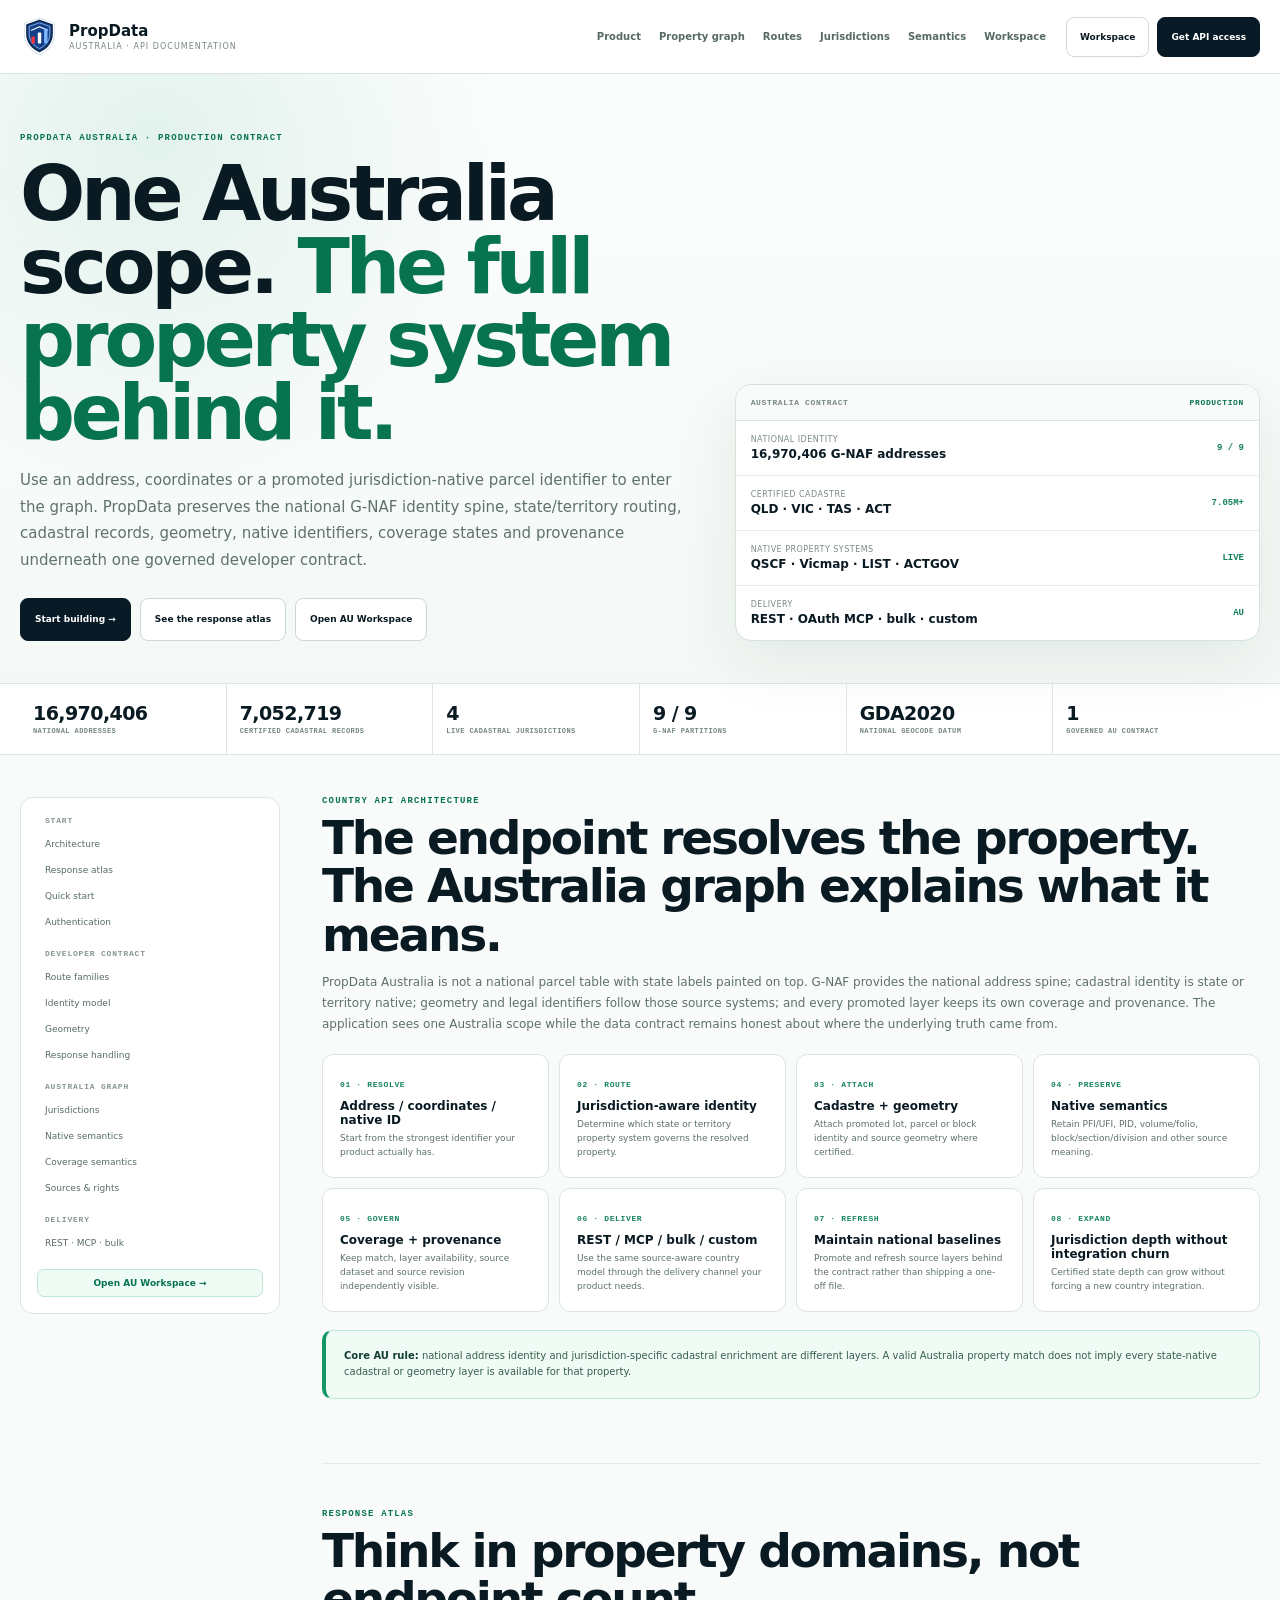
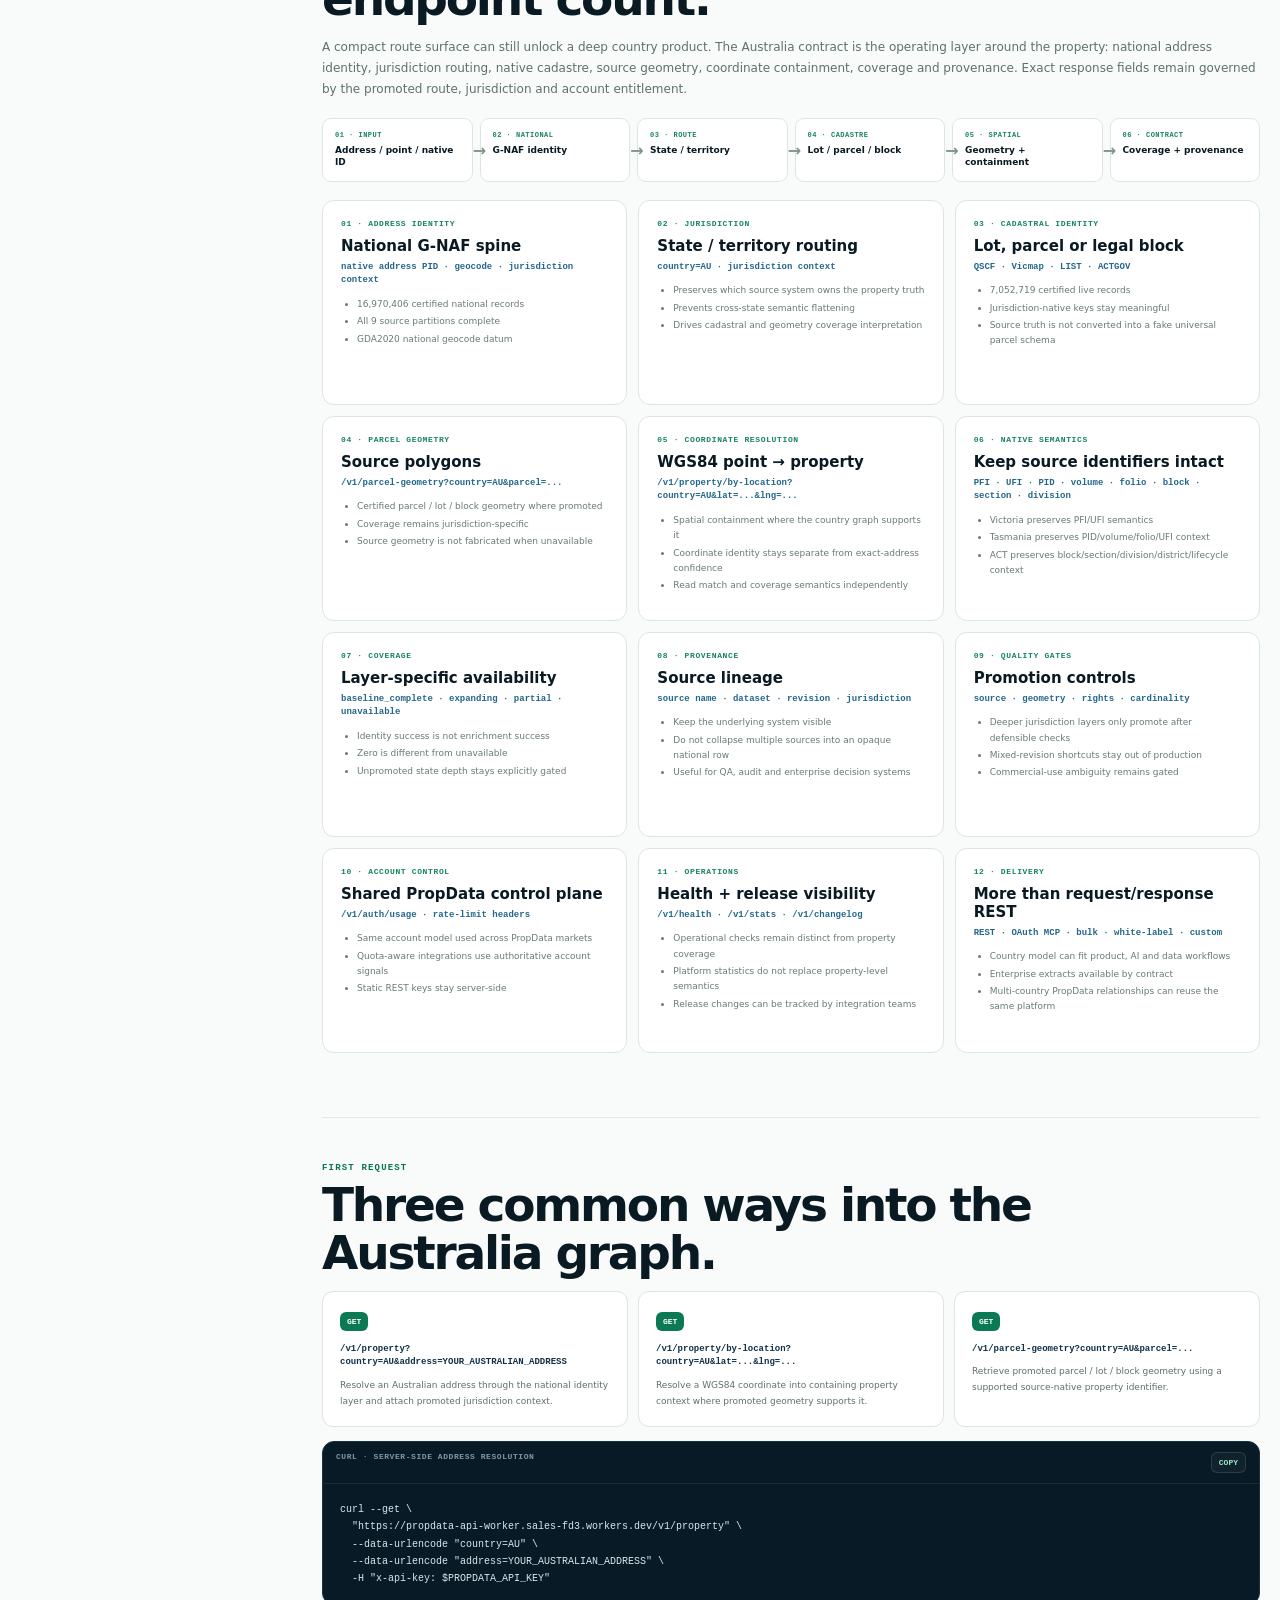
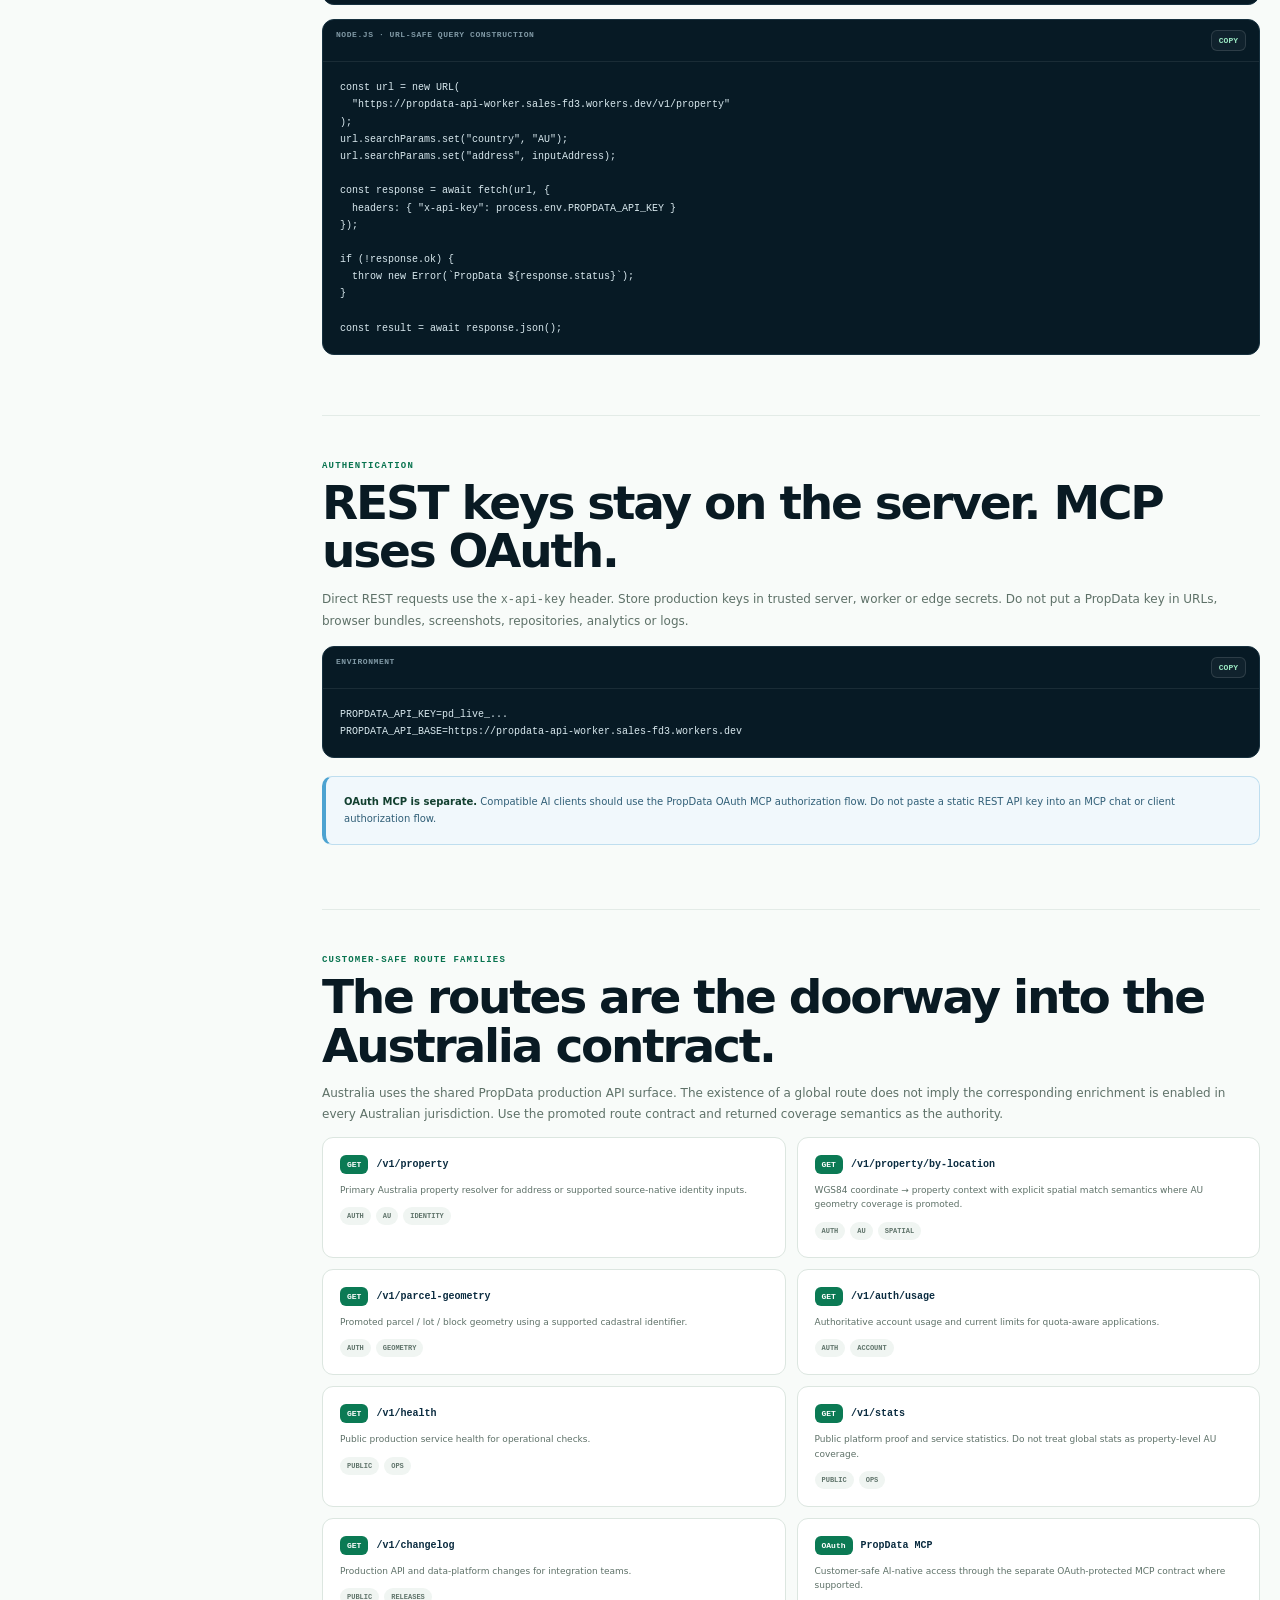
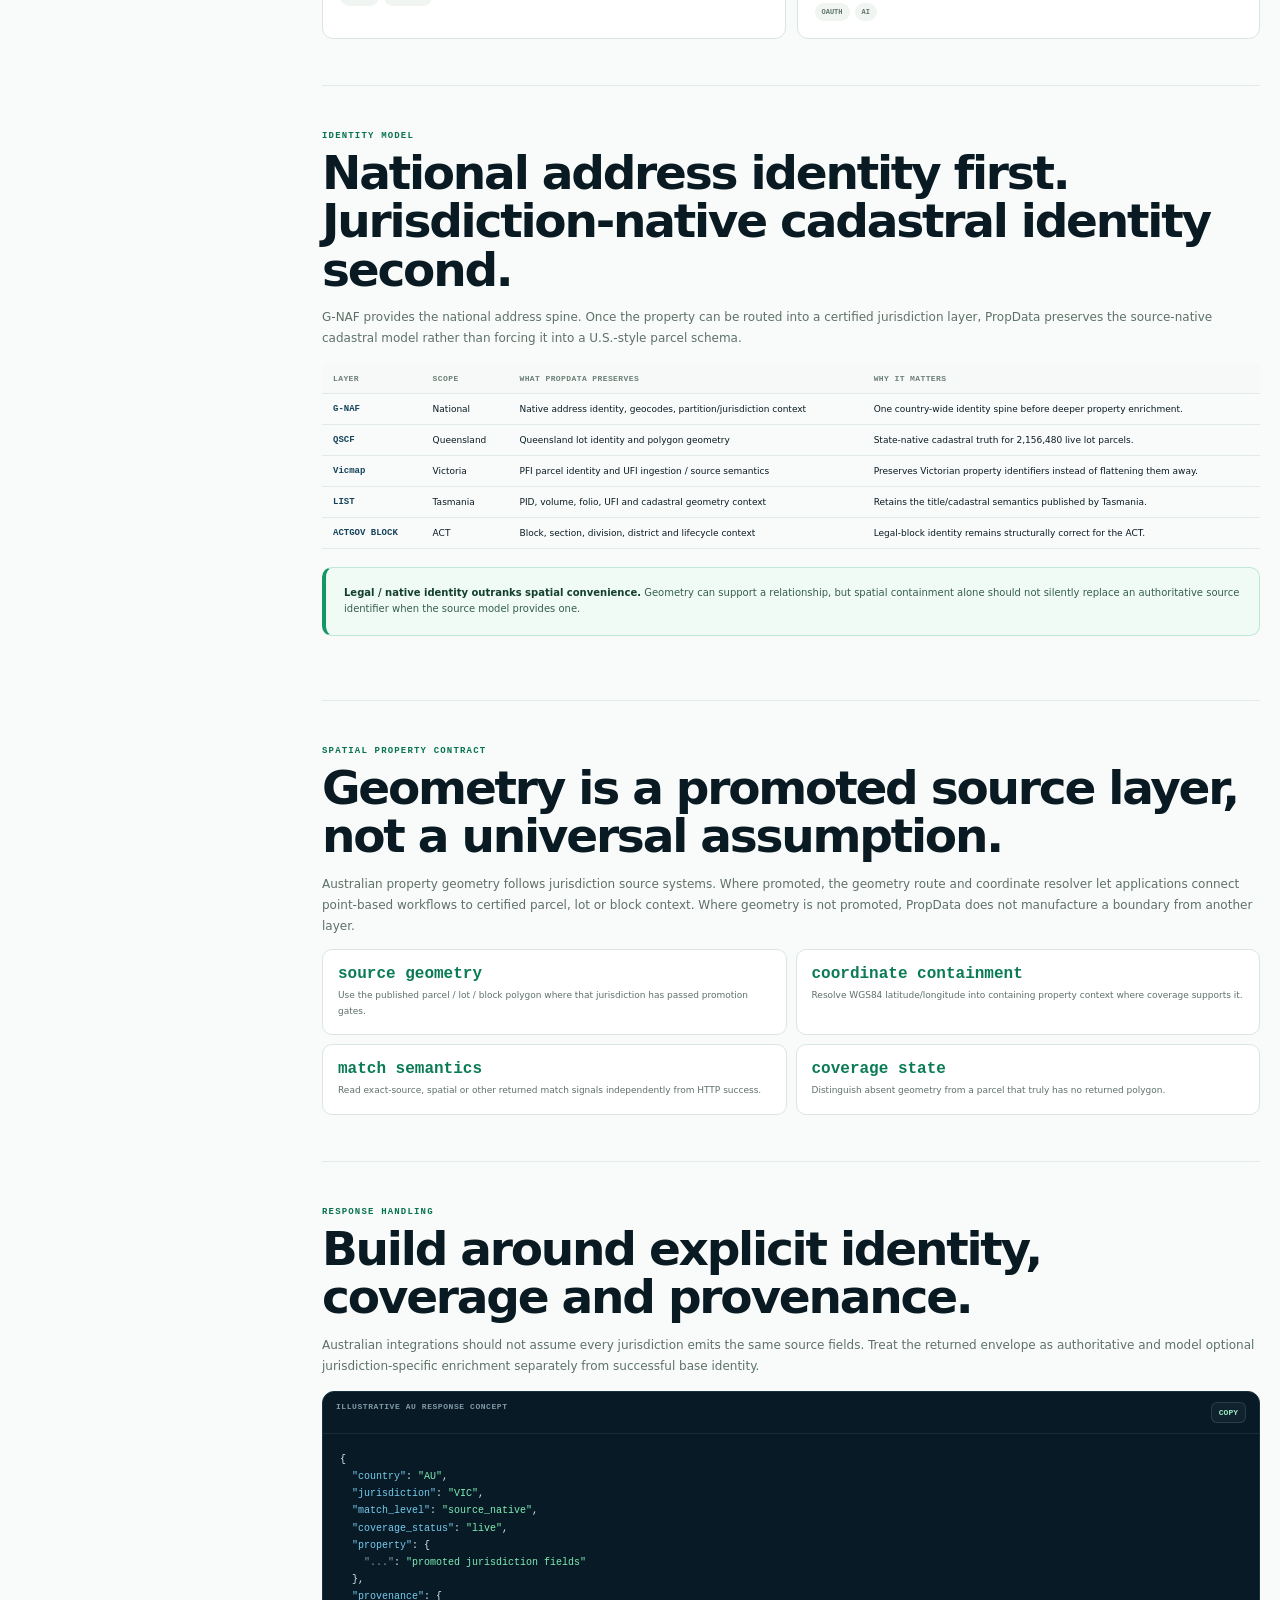
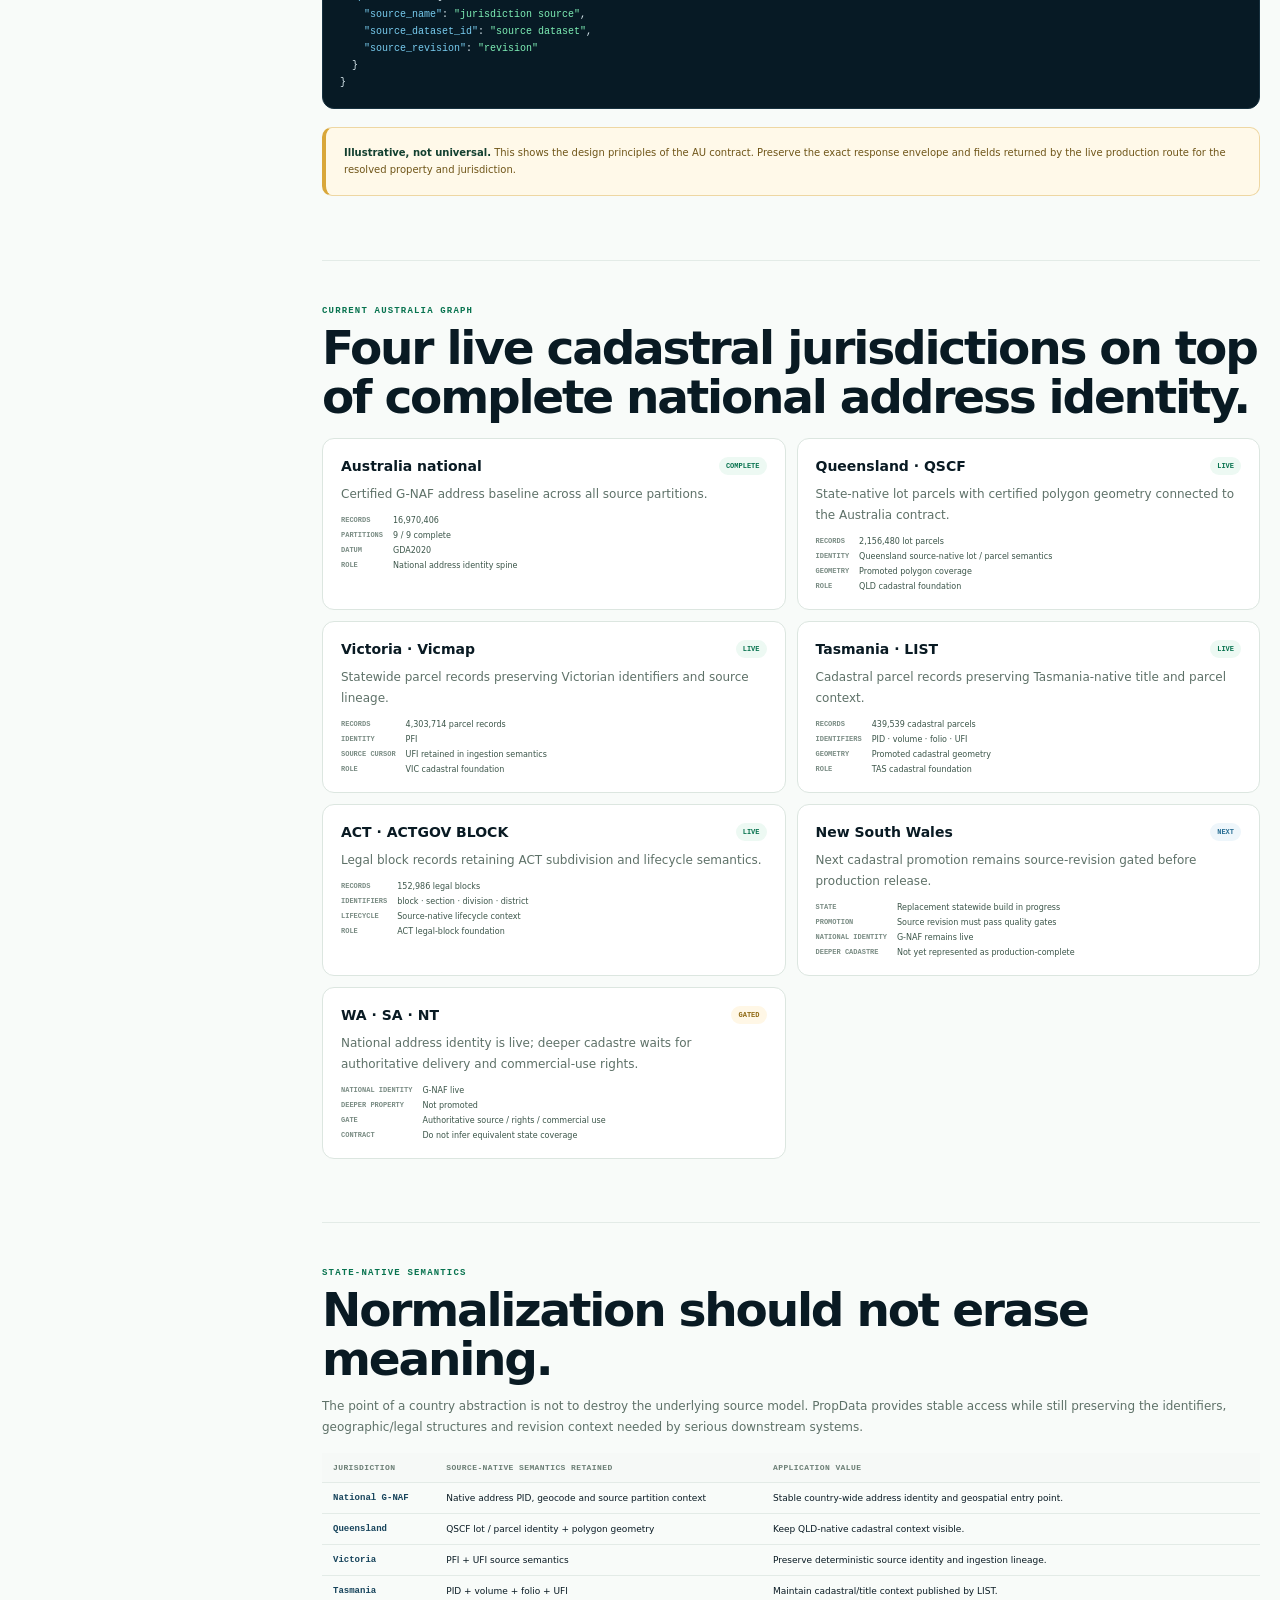
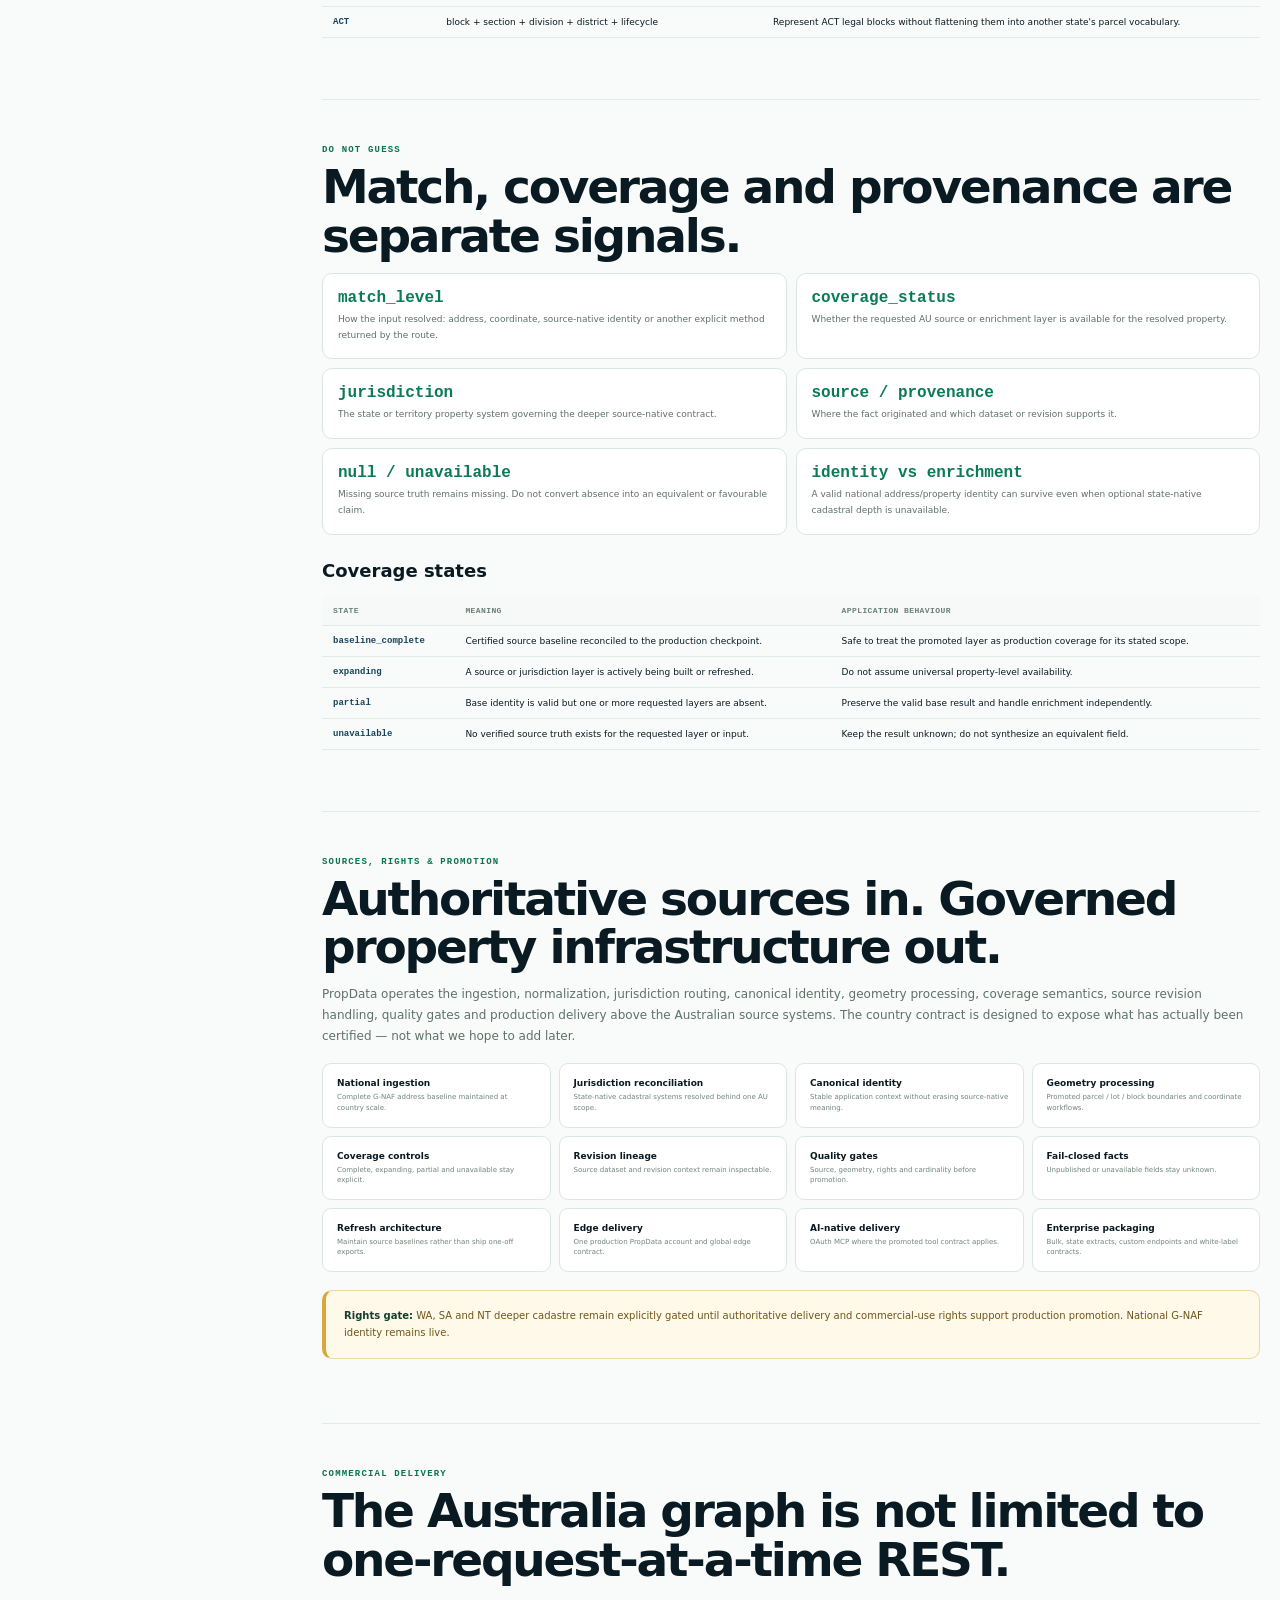
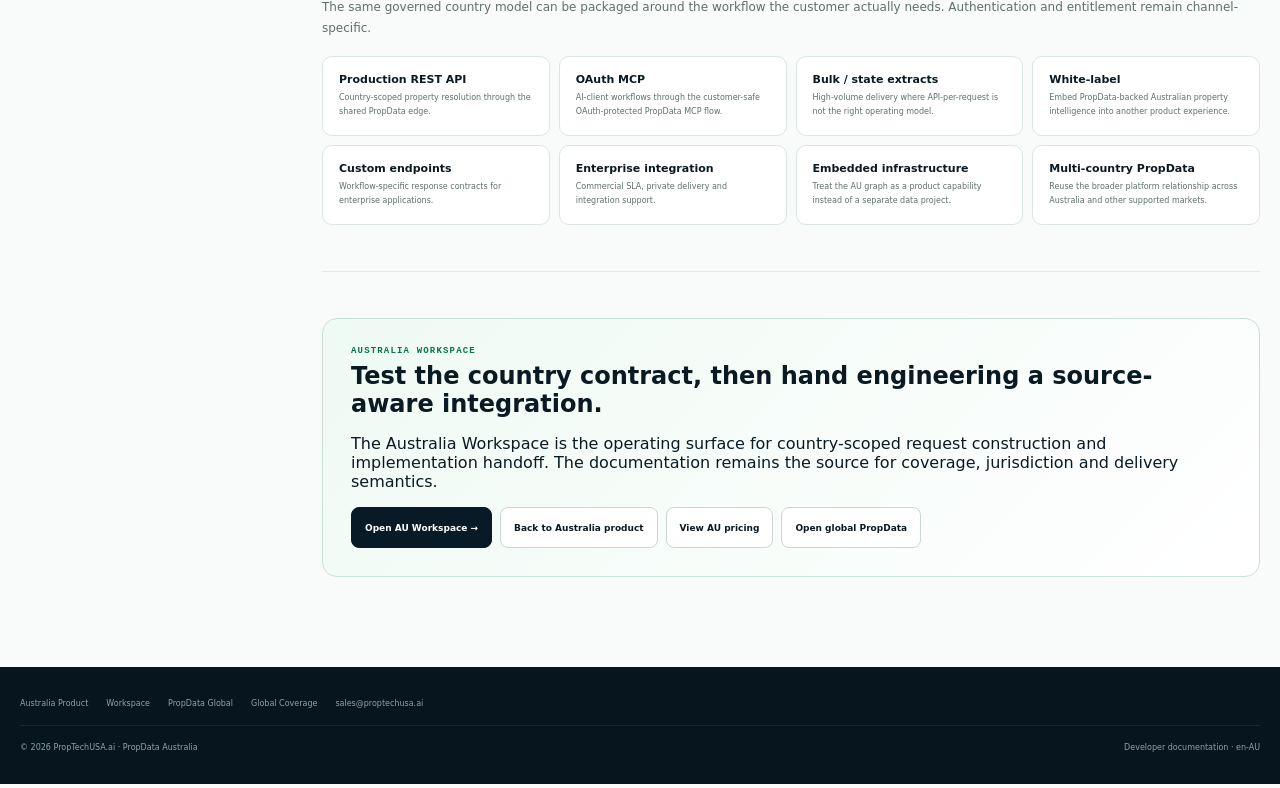
==== commit a1423512: "Rebuild Australia docs as a light full-country property graph reference" ====
--- a/docs.html
+++ b/docs.html
@@ -1,72 +1,38 @@
 <!doctype html>
 <html lang="en-AU">
 <head>
-  <meta charset="utf-8">
-  <meta name="viewport" content="width=device-width,initial-scale=1,viewport-fit=cover">
-  <title>PropData Australia Developer Docs | AU Property Intelligence API</title>
-  <meta name="description" content="Developer documentation for PropData Australia: national address identity, state-native cadastral coverage, country-scoped property resolution, provenance, coverage semantics and production integration guidance.">
-  <meta name="robots" content="index,follow,max-snippet:-1">
-  <link rel="canonical" href="https://au.proptechusa.ai/docs">
-  <link rel="icon" href="/favicon.svg" type="image/svg+xml">
-  <link rel="stylesheet" href="/site.css">
-  <link rel="stylesheet" href="/country-product.css">
+<meta charset="utf-8"><meta name="viewport" content="width=device-width,initial-scale=1,viewport-fit=cover">
+<title>PropData Australia API Docs | National Property Identity, Cadastre & Geometry</title>
+<meta name="description" content="Production documentation for PropData Australia: 16.97M national G-NAF addresses, 7.05M+ certified cadastral records across Queensland, Victoria, Tasmania and ACT, state-native identifiers, geometry, coordinate resolution, coverage, provenance and enterprise delivery.">
+<meta name="robots" content="index,follow,max-image-preview:large,max-snippet:-1"><meta name="theme-color" content="#f8fbf9"><meta name="color-scheme" content="light">
+<link rel="canonical" href="https://au.proptechusa.ai/docs"><link rel="icon" href="/favicon.svg" type="image/svg+xml"><link rel="manifest" href="/site.webmanifest">
+<meta property="og:type" content="website"><meta property="og:locale" content="en_AU"><meta property="og:site_name" content="PropData Australia"><meta property="og:title" content="PropData Australia · National Property Graph API Documentation"><meta property="og:description" content="Address → jurisdiction → state-native cadastre → geometry → coverage → provenance through one governed Australian property contract."><meta property="og:url" content="https://au.proptechusa.ai/docs"><meta property="og:image" content="https://upload.wikimedia.org/wikipedia/commons/thumb/7/7d/Aerial_view_of_Sydney_Harbour.jpg/1200px-Aerial_view_of_Sydney_Harbour.jpg"><meta name="twitter:card" content="summary_large_image">
+<script type="application/ld+json">{"@context":"https://schema.org","@type":"TechArticle","headline":"PropData Australia API Documentation","url":"https://au.proptechusa.ai/docs","dateModified":"2026-09-05","author":{"@type":"Organization","name":"PropTechUSA.ai","url":"https://proptechusa.ai/"},"about":{"@type":"WebAPI","name":"PropData Australia Property Intelligence API","areaServed":{"@type":"Country","name":"Australia"}}}</script>
+<style>
+:root{--paper:#f8fbf9;--paper2:#eef5f1;--white:#fff;--ink:#091a23;--muted:#62736c;--line:#dce6e0;--line2:#ccd9d2;--green:#159665;--green2:#08734f;--green-soft:#ebfaf3;--blue:#307ba5;--blue-soft:#edf7fc;--amber:#9b6f12;--amber-soft:#fff8e8;--navy:#071a25;--navy2:#0c2733;--mono:ui-monospace,SFMono-Regular,Menlo,Consolas,monospace;--shadow:0 20px 65px rgba(9,40,30,.08)}*{box-sizing:border-box}html{scroll-behavior:smooth}body{margin:0;background:var(--paper);color:var(--ink);font-family:Inter,ui-sans-serif,system-ui,-apple-system,BlinkMacSystemFont,"Segoe UI",sans-serif;-webkit-font-smoothing:antialiased}a{color:inherit;text-decoration:none}button,input,select{font:inherit}.shell{width:min(1260px,calc(100% - 40px));margin:auto}.site-header{position:sticky;top:0;z-index:100;height:74px;background:rgba(255,255,255,.95);border-bottom:1px solid var(--line);backdrop-filter:blur(18px)}.nav{height:100%;display:flex;align-items:center;gap:20px}.brand{display:flex;align-items:center;gap:10px;min-width:max-content}.brand img{width:39px;height:39px}.brand strong,.brand small{display:block}.brand strong{font-size:15px}.brand small{margin-top:2px;color:#788980;font-size:8px;letter-spacing:.13em}.primary-nav{display:flex;gap:18px;align-items:center;margin-left:auto}.primary-nav a{font-size:10px;font-weight:750;color:#566b62}.primary-nav a:hover{color:#0a2318}.nav-actions{display:flex;gap:8px}.nav-actions a{min-height:40px;padding:0 13px;border:1px solid #cddbd4;border-radius:8px;display:inline-flex;align-items:center;font-size:9px;font-weight:850;background:#fff}.nav-actions a.primary{border-color:var(--navy);background:var(--navy);color:#fff}.menu{display:none;margin-left:auto;width:40px;height:40px;border:1px solid var(--line);border-radius:8px;background:#fff;color:var(--ink)}
+.docs-hero{padding:60px 0 42px;background:radial-gradient(circle at 12% 10%,rgba(21,150,101,.1),transparent 28%),linear-gradient(180deg,#fbfdfc,#f4f9f6);border-bottom:1px solid var(--line)}.hero-grid{display:grid;grid-template-columns:1.12fr .88fr;gap:46px;align-items:end}.eyebrow,.kicker{font:900 9px/1 var(--mono);letter-spacing:.13em;color:var(--green2);text-transform:uppercase}.docs-hero h1{max-width:840px;margin:15px 0 17px;font-size:clamp(48px,6vw,78px);line-height:.95;letter-spacing:-.055em}.docs-hero h1 em{font-style:normal;color:var(--green2)}.docs-hero p{max-width:820px;margin:0;color:#5f7269;font-size:15px;line-height:1.78}.hero-actions{display:flex;gap:9px;flex-wrap:wrap;margin-top:24px}.hero-actions a{min-height:43px;padding:0 14px;border:1px solid #cbd9d2;border-radius:8px;background:#fff;display:inline-flex;align-items:center;font-size:9px;font-weight:850}.hero-actions a.primary{border-color:var(--navy);background:var(--navy);color:#fff}.contract-card{overflow:hidden;border:1px solid #d6e2dc;border-radius:16px;background:#fff;box-shadow:var(--shadow)}.contract-head{display:flex;justify-content:space-between;gap:12px;padding:13px 15px;border-bottom:1px solid var(--line);background:#f8fbf9;color:#788980;font:850 8px var(--mono);letter-spacing:.08em}.contract-head b{color:var(--green2)}.contract-row{display:grid;grid-template-columns:1fr auto;gap:16px;padding:14px 15px;border-bottom:1px solid #e7eeea}.contract-row:last-child{border-bottom:0}.contract-row span,.contract-row strong{display:block}.contract-row span{color:#7a8c83;font-size:8px;text-transform:uppercase;letter-spacing:.06em}.contract-row strong{margin-top:3px;font-size:12px}.contract-row code{align-self:center;color:#117f58;font:850 9px var(--mono)}.proof-strip{background:#fff;border-bottom:1px solid var(--line)}.proof-grid{display:grid;grid-template-columns:repeat(6,1fr)}.proof{padding:18px 13px;border-right:1px solid var(--line)}.proof:last-child{border-right:0}.proof b,.proof span{display:block}.proof b{font-size:19px;letter-spacing:-.03em}.proof span{margin-top:3px;color:#76877f;font:800 7px/1.35 var(--mono);text-transform:uppercase;letter-spacing:.06em}
+.docs-layout{display:grid;grid-template-columns:260px minmax(0,1fr);gap:42px;padding:42px 0 90px}.side{position:sticky;top:94px;align-self:start;max-height:calc(100vh - 112px);overflow:auto;padding:16px;border:1px solid var(--line);border-radius:13px;background:#fff}.side b{display:block;margin:14px 8px 6px;color:#87978f;font:900 8px var(--mono);text-transform:uppercase;letter-spacing:.1em}.side b:first-child{margin-top:2px}.side a{display:block;padding:8px;border-radius:7px;color:#566b62;font-size:9px}.side a:hover{background:#eef8f3;color:#08734f}.side .workspace{margin-top:13px;border:1px solid #bee7d5;background:#effbf5;color:#08734f;font-weight:850;text-align:center}.main{min-width:0}.section{padding:0 0 46px;margin:0 0 46px;border-bottom:1px solid #e3ebe7;scroll-margin-top:100px}.section:last-child{border-bottom:0}.section h2{margin:8px 0 13px;font-size:clamp(31px,4vw,47px);line-height:1.03;letter-spacing:-.047em}.section h3{margin:25px 0 10px;font-size:18px}.section p{max-width:950px;color:#5e7168;font-size:12px;line-height:1.75}.section code{font-family:var(--mono)}.big-rule{margin:18px 0;padding:17px 18px;border:1px solid #bfe7d5;border-left:4px solid var(--green);border-radius:10px;background:#f1fbf6;color:#355e4e;font-size:10px;line-height:1.65}.big-rule strong{color:#123f2f}.big-rule.blue{border-color:#bfdeef;border-left-color:#4da3d1;background:#f1f8fc;color:#315f77}.big-rule.warn{border-color:#eed7a3;border-left-color:#d9a73a;background:#fff9e9;color:#6f5518}
+.arch{display:grid;grid-template-columns:repeat(4,1fr);gap:10px;margin-top:19px}.arch-card{padding:17px;border:1px solid var(--line);border-radius:11px;background:#fff}.arch-card span{color:#16845e;font:900 8px var(--mono);letter-spacing:.08em}.arch-card b{display:block;margin:8px 0 5px;font-size:12px}.arch-card p{margin:0;font-size:9px;line-height:1.55}.flow{display:grid;grid-template-columns:repeat(6,1fr);gap:7px;margin:18px 0}.flow div{position:relative;padding:12px;border:1px solid var(--line);border-radius:9px;background:#fff}.flow div:not(:last-child):after{content:'→';position:absolute;right:-8px;top:50%;transform:translate(50%,-50%);z-index:2;color:#81938a;font-weight:900}.flow small,.flow b{display:block}.flow small{color:#16845e;font:900 7px var(--mono);letter-spacing:.07em}.flow b{margin-top:5px;font-size:9px;line-height:1.4}.atlas{display:grid;grid-template-columns:repeat(3,1fr);gap:11px;margin:18px 0}.atlas-card{min-height:205px;padding:18px;border:1px solid var(--line);border-radius:12px;background:#fff}.atlas-card>span{display:block;color:#16845e;font:900 8px var(--mono);letter-spacing:.08em}.atlas-card h3{margin:9px 0 6px;font-size:15px}.atlas-card code{display:block;color:#24678c;font:850 9px/1.5 var(--mono);word-break:break-word}.atlas-card ul{padding-left:16px;margin:9px 0 0;color:#687b72;font-size:9px;line-height:1.7}.atlas-card li+li{margin-top:2px}
+.quick-grid{display:grid;grid-template-columns:repeat(3,1fr);gap:10px}.quick{padding:17px;border:1px solid var(--line);border-radius:11px;background:#fff}.method{display:inline-flex;padding:5px 7px;border-radius:6px;background:#0b7a54;color:#fff;font:900 8px var(--mono)}.quick code{display:block;margin:12px 0 8px;color:#123147;font:850 9px/1.5 var(--mono);word-break:break-word}.quick p{margin:0;font-size:9px}.code-block{margin:14px 0;overflow:hidden;border:1px solid #17313f;border-radius:12px;background:var(--navy)}.code-head{display:flex;justify-content:space-between;gap:12px;padding:10px 13px;border-bottom:1px solid rgba(255,255,255,.08);color:#8099a5;font:850 8px var(--mono);letter-spacing:.07em}.copy{border:1px solid rgba(255,255,255,.12);border-radius:6px;background:rgba(255,255,255,.04);color:#9debc5;padding:5px 7px;font:850 8px var(--mono);cursor:pointer}.code-block pre{margin:0;padding:17px;overflow:auto;color:#d9e9ef;font:10px/1.72 var(--mono);white-space:pre-wrap;word-break:break-word}.code-block .g{color:#7eeeb5}.code-block .b{color:#78ccef}.code-block .d{color:#8399a4}.route-grid{display:grid;grid-template-columns:1fr 1fr;gap:11px}.route{padding:17px;border:1px solid var(--line);border-radius:11px;background:#fff}.route-top{display:flex;align-items:center;gap:8px}.route code{color:#0b2c40;font:850 10px var(--mono);word-break:break-word}.route p{margin:9px 0 10px;font-size:9px;line-height:1.6}.chips{display:flex;gap:5px;flex-wrap:wrap}.chip{padding:5px 7px;border-radius:999px;background:#f0f5f2;color:#60746b;font:800 7px var(--mono)}
+.table{width:100%;border-collapse:collapse;margin:15px 0}.table th,.table td{padding:10px 11px;border-bottom:1px solid #e3ebe7;text-align:left;vertical-align:top;font-size:9px}.table th{background:#f6f9f7;color:#6c7f76;font:850 8px var(--mono);text-transform:uppercase;letter-spacing:.05em}.table td:first-child{font-family:var(--mono);font-weight:800;color:#17445c}.juris-grid{display:grid;grid-template-columns:1fr 1fr;gap:11px;margin:17px 0}.juris{padding:18px;border:1px solid var(--line);border-radius:12px;background:#fff}.juris-head{display:flex;justify-content:space-between;gap:12px;align-items:center}.juris-head b{font-size:14px}.status{padding:5px 7px;border-radius:999px;background:#edf9f3;color:#08734f;font:850 7px var(--mono)}.status.next{background:#eef6fb;color:#276d93}.status.gated{background:#fff7e6;color:#8f6812}.juris p{margin:9px 0}.juris dl{margin:11px 0 0;display:grid;grid-template-columns:auto 1fr;gap:6px 10px}.juris dt{color:#7a8c84;font:800 7px var(--mono);text-transform:uppercase}.juris dd{margin:0;font-size:8px;color:#3b5549}.coverage-grid{display:grid;grid-template-columns:repeat(2,1fr);gap:9px}.coverage{padding:15px;border:1px solid var(--line);border-radius:10px;background:#fff}.coverage code{display:block;color:#0a7b54;font-weight:900;margin-bottom:5px}.coverage p{margin:0;font-size:9px}.delivery-grid{display:grid;grid-template-columns:repeat(4,1fr);gap:9px;margin-top:17px}.delivery{padding:16px;border:1px solid var(--line);border-radius:10px;background:#fff}.delivery b{display:block;font-size:11px}.delivery p{margin:5px 0 0;font-size:8px}.value-grid{display:grid;grid-template-columns:repeat(4,1fr);gap:8px;margin-top:16px}.value{padding:14px;border:1px solid var(--line);border-radius:9px;background:#fff}.value b{display:block;font-size:9px}.value span{display:block;margin-top:4px;color:#71847a;font-size:7px;line-height:1.45}.footer-cta{padding:28px;border:1px solid #c8e3d6;border-radius:15px;background:linear-gradient(135deg,#effaf4,#fff)}.footer-cta h2{margin:6px 0 9px}.footer-cta-actions{display:flex;gap:8px;flex-wrap:wrap;margin-top:16px}.footer-cta-actions a{min-height:41px;padding:0 13px;border:1px solid #c9d9d1;border-radius:8px;background:#fff;display:inline-flex;align-items:center;font-size:9px;font-weight:850}.footer-cta-actions a.primary{border-color:var(--navy);background:var(--navy);color:#fff}.footer{padding:32px 0;background:#06151e;color:#8fa2aa}.footer-links{display:flex;gap:18px;flex-wrap:wrap;font-size:8px}.footer-bottom{display:flex;justify-content:space-between;gap:20px;margin-top:17px;padding-top:17px;border-top:1px solid rgba(255,255,255,.08);font-size:8px}
+@media(max-width:1080px){.hero-grid{grid-template-columns:1fr}.contract-card{max-width:760px}.proof-grid{grid-template-columns:repeat(3,1fr)}.docs-layout{grid-template-columns:1fr}.side{display:none}.arch{grid-template-columns:1fr 1fr}.atlas{grid-template-columns:1fr 1fr}.flow{grid-template-columns:repeat(3,1fr)}.flow div:nth-child(3):after{display:none}.delivery-grid,.value-grid{grid-template-columns:1fr 1fr}}@media(max-width:720px){.shell{width:min(100% - 26px,1260px)}.site-header{height:68px}.primary-nav,.nav-actions{display:none}.menu{display:block}.docs-hero{padding:44px 0 34px}.docs-hero h1{font-size:45px}.proof-grid{grid-template-columns:1fr 1fr}.arch,.atlas,.quick-grid,.route-grid,.juris-grid,.coverage-grid,.delivery-grid,.value-grid,.flow{grid-template-columns:1fr}.flow div:after{display:none}.table{display:block;overflow-x:auto}.footer-bottom{flex-direction:column}}
+</style>
 </head>
 <body>
-  <header class="site-header scrolled">
-    <div class="shell nav">
-      <a class="brand" href="/"><img src="/favicon.svg" alt="" width="42" height="42"><span class="brand-copy"><strong>PropData</strong><small>AUSTRALIA · DEVELOPER DOCS</small></span></a>
-      <button id="menu-toggle" class="menu-toggle" type="button" aria-expanded="false" aria-controls="primary-nav" aria-label="Open navigation"><span></span><span></span></button>
-      <nav id="primary-nav" class="primary-nav" aria-label="Primary navigation"><a href="/">Product</a><a href="/#coverage">Coverage</a><a href="/docs">Docs</a><a href="/workspace">Workspace</a><a href="/#pricing">Pricing</a></nav>
-      <div class="nav-actions"><a class="nav-docs" href="/workspace">Workspace</a><a class="nav-cta" href="/#pricing">Get API Access</a></div>
-    </div>
-  </header>
-
-  <main class="au-docs">
-    <div class="shell au-docs-layout">
-      <aside class="au-docs-nav" aria-label="Documentation sections">
-        <strong>AUSTRALIA DOCS</strong>
-        <a href="#overview">Product contract</a>
-        <a href="#quickstart">Quick start</a>
-        <a href="#coverage">Coverage semantics</a>
-        <a href="#identity">Identity model</a>
-        <a href="#endpoints">Promoted routes</a>
-        <a href="#responses">Response handling</a>
-        <a href="#jurisdictions">Jurisdictions</a>
-        <a href="#delivery">Delivery modes</a>
-      </aside>
-
-      <article class="au-docs-main">
-        <div class="eyebrow">PROPDATA · AUSTRALIA</div>
-        <h1>Build on Australian property identity without rebuilding Australian data infrastructure.</h1>
-        <p class="au-docs-lead">PropData Australia is a country-native property graph delivered through PropData's global edge and account layer. The national G-NAF address spine is complete. Queensland, Victoria, Tasmania and ACT cadastral baselines are production-complete. Additional jurisdiction layers are promoted only after source, geometry, rights and cardinality gates pass.</p>
-
-        <div class="doc-proof-strip" aria-label="Verified Australia production proof">
-          <div><b>16.97M</b><span>national G-NAF addresses</span></div>
-          <div><b>7.05M+</b><span>live cadastral records</span></div>
-          <div><b>4</b><span>cadastral jurisdictions live</span></div>
-          <div><b>AU</b><span>one country scope</span></div>
-        </div>
-
-        <section id="overview" class="au-doc-section">
-          <h2>The Australia contract</h2>
-          <p>Applications interact with one country-scoped API contract while PropData handles jurisdiction-specific source systems underneath. Australia is not flattened into a US parcel schema and state-native identifiers are not discarded.</p>
-          <div class="doc-grid-2">
-            <div class="doc-fact"><b>Global infrastructure</b><span>Authentication, account usage, edge delivery, rate limits and the response envelope remain consistent with PropData.</span></div>
-            <div class="doc-fact"><b>Country-native graph</b><span>Australian address IDs, parcel/lot/block identifiers, source revisions, geometry and state/territory semantics remain source-aware.</span></div>
-            <div class="doc-fact"><b>Identity ≠ enrichment</b><span>A valid address/property match does not imply every cadastral or enrichment layer exists for that jurisdiction.</span></div>
-            <div class="doc-fact"><b>Truthful unavailable states</b><span>Missing source facts remain null or unavailable. PropData does not synthesize an equivalent field from another state.</span></div>
-          </div>
-        </section>
-
-        <section id="quickstart" class="au-doc-section">
-          <h2>Quick start</h2>
-          <p>Keep the API key server-side and scope Australian requests explicitly with <code>country=AU</code>. Use the strongest identifier available: an exact address, coordinates or a promoted state-native parcel identifier.</p>
-          <div class="code-block"><div class="code-block-head"><span>cURL · server-side</span><span>x-api-key</span></div><pre>curl --get \
+<header class="site-header"><div class="shell nav"><a class="brand" href="/"><img src="/favicon.svg" alt=""><span><strong>PropData</strong><small>AUSTRALIA · API DOCUMENTATION</small></span></a><button class="menu" id="menu" aria-label="Open navigation">☰</button><nav class="primary-nav" id="primary-nav"><a href="/">Product</a><a href="#atlas">Property graph</a><a href="#routes">Routes</a><a href="#jurisdictions">Jurisdictions</a><a href="#semantics">Semantics</a><a href="/workspace">Workspace</a></nav><div class="nav-actions"><a href="/workspace">Workspace</a><a class="primary" href="/#pricing">Get API access</a></div></div></header>
+<main>
+<section class="docs-hero"><div class="shell hero-grid"><div><div class="eyebrow">PROPDATA AUSTRALIA · PRODUCTION CONTRACT</div><h1>One Australia scope. <em>The full property system behind it.</em></h1><p>Use an address, coordinates or a promoted jurisdiction-native parcel identifier to enter the graph. PropData preserves the national G-NAF identity spine, state/territory routing, cadastral records, geometry, native identifiers, coverage states and provenance underneath one governed developer contract.</p><div class="hero-actions"><a class="primary" href="#quickstart">Start building →</a><a href="#atlas">See the response atlas</a><a href="/workspace">Open AU Workspace</a></div></div><aside class="contract-card"><div class="contract-head"><span>AUSTRALIA CONTRACT</span><b>PRODUCTION</b></div><div class="contract-row"><div><span>National identity</span><strong>16,970,406 G-NAF addresses</strong></div><code>9 / 9</code></div><div class="contract-row"><div><span>Certified cadastre</span><strong>QLD · VIC · TAS · ACT</strong></div><code>7.05M+</code></div><div class="contract-row"><div><span>Native property systems</span><strong>QSCF · Vicmap · LIST · ACTGOV</strong></div><code>LIVE</code></div><div class="contract-row"><div><span>Delivery</span><strong>REST · OAuth MCP · bulk · custom</strong></div><code>AU</code></div></aside></div></section>
+<section class="proof-strip"><div class="shell proof-grid"><div class="proof"><b>16,970,406</b><span>National addresses</span></div><div class="proof"><b>7,052,719</b><span>Certified cadastral records</span></div><div class="proof"><b>4</b><span>Live cadastral jurisdictions</span></div><div class="proof"><b>9 / 9</b><span>G-NAF partitions</span></div><div class="proof"><b>GDA2020</b><span>National geocode datum</span></div><div class="proof"><b>1</b><span>Governed AU contract</span></div></div></section>
+<div class="shell docs-layout"><aside class="side"><b>Start</b><a href="#overview">Architecture</a><a href="#atlas">Response atlas</a><a href="#quickstart">Quick start</a><a href="#auth">Authentication</a><b>Developer contract</b><a href="#routes">Route families</a><a href="#identity">Identity model</a><a href="#geometry">Geometry</a><a href="#responses">Response handling</a><b>Australia graph</b><a href="#jurisdictions">Jurisdictions</a><a href="#native-semantics">Native semantics</a><a href="#semantics">Coverage semantics</a><a href="#sources">Sources & rights</a><b>Delivery</b><a href="#delivery">REST · MCP · bulk</a><a class="workspace" href="/workspace">Open AU Workspace →</a></aside><article class="main">
+<section class="section" id="overview"><div class="kicker">COUNTRY API ARCHITECTURE</div><h2>The endpoint resolves the property. The Australia graph explains what it means.</h2><p>PropData Australia is not a national parcel table with state labels painted on top. G-NAF provides the national address spine; cadastral identity is state or territory native; geometry and legal identifiers follow those source systems; and every promoted layer keeps its own coverage and provenance. The application sees one Australia scope while the data contract remains honest about where the underlying truth came from.</p><div class="arch"><div class="arch-card"><span>01 · RESOLVE</span><b>Address / coordinates / native ID</b><p>Start from the strongest identifier your product actually has.</p></div><div class="arch-card"><span>02 · ROUTE</span><b>Jurisdiction-aware identity</b><p>Determine which state or territory property system governs the resolved property.</p></div><div class="arch-card"><span>03 · ATTACH</span><b>Cadastre + geometry</b><p>Attach promoted lot, parcel or block identity and source geometry where certified.</p></div><div class="arch-card"><span>04 · PRESERVE</span><b>Native semantics</b><p>Retain PFI/UFI, PID, volume/folio, block/section/division and other source meaning.</p></div><div class="arch-card"><span>05 · GOVERN</span><b>Coverage + provenance</b><p>Keep match, layer availability, source dataset and source revision independently visible.</p></div><div class="arch-card"><span>06 · DELIVER</span><b>REST / MCP / bulk / custom</b><p>Use the same source-aware country model through the delivery channel your product needs.</p></div><div class="arch-card"><span>07 · REFRESH</span><b>Maintain national baselines</b><p>Promote and refresh source layers behind the contract rather than shipping a one-off file.</p></div><div class="arch-card"><span>08 · EXPAND</span><b>Jurisdiction depth without integration churn</b><p>Certified state depth can grow without forcing a new country integration.</p></div></div><div class="big-rule"><strong>Core AU rule:</strong> national address identity and jurisdiction-specific cadastral enrichment are different layers. A valid Australia property match does not imply every state-native cadastral or geometry layer is available for that property.</div></section>
+<section class="section" id="atlas"><div class="kicker">RESPONSE ATLAS</div><h2>Think in property domains, not endpoint count.</h2><p>A compact route surface can still unlock a deep country product. The Australia contract is the operating layer around the property: national address identity, jurisdiction routing, native cadastre, source geometry, coordinate containment, coverage and provenance. Exact response fields remain governed by the promoted route, jurisdiction and account entitlement.</p><div class="flow"><div><small>01 · INPUT</small><b>Address / point / native ID</b></div><div><small>02 · NATIONAL</small><b>G-NAF identity</b></div><div><small>03 · ROUTE</small><b>State / territory</b></div><div><small>04 · CADASTRE</small><b>Lot / parcel / block</b></div><div><small>05 · SPATIAL</small><b>Geometry + containment</b></div><div><small>06 · CONTRACT</small><b>Coverage + provenance</b></div></div><div class="atlas"><article class="atlas-card"><span>01 · ADDRESS IDENTITY</span><h3>National G-NAF spine</h3><code>native address PID · geocode · jurisdiction context</code><ul><li>16,970,406 certified national records</li><li>All 9 source partitions complete</li><li>GDA2020 national geocode datum</li></ul></article><article class="atlas-card"><span>02 · JURISDICTION</span><h3>State / territory routing</h3><code>country=AU · jurisdiction context</code><ul><li>Preserves which source system owns the property truth</li><li>Prevents cross-state semantic flattening</li><li>Drives cadastral and geometry coverage interpretation</li></ul></article><article class="atlas-card"><span>03 · CADASTRAL IDENTITY</span><h3>Lot, parcel or legal block</h3><code>QSCF · Vicmap · LIST · ACTGOV</code><ul><li>7,052,719 certified live records</li><li>Jurisdiction-native keys stay meaningful</li><li>Source truth is not converted into a fake universal parcel schema</li></ul></article><article class="atlas-card"><span>04 · PARCEL GEOMETRY</span><h3>Source polygons</h3><code>/v1/parcel-geometry?country=AU&amp;parcel=...</code><ul><li>Certified parcel / lot / block geometry where promoted</li><li>Coverage remains jurisdiction-specific</li><li>Source geometry is not fabricated when unavailable</li></ul></article><article class="atlas-card"><span>05 · COORDINATE RESOLUTION</span><h3>WGS84 point → property</h3><code>/v1/property/by-location?country=AU&amp;lat=...&amp;lng=...</code><ul><li>Spatial containment where the country graph supports it</li><li>Coordinate identity stays separate from exact-address confidence</li><li>Read match and coverage semantics independently</li></ul></article><article class="atlas-card"><span>06 · NATIVE SEMANTICS</span><h3>Keep source identifiers intact</h3><code>PFI · UFI · PID · volume · folio · block · section · division</code><ul><li>Victoria preserves PFI/UFI semantics</li><li>Tasmania preserves PID/volume/folio/UFI context</li><li>ACT preserves block/section/division/district/lifecycle context</li></ul></article><article class="atlas-card"><span>07 · COVERAGE</span><h3>Layer-specific availability</h3><code>baseline_complete · expanding · partial · unavailable</code><ul><li>Identity success is not enrichment success</li><li>Zero is different from unavailable</li><li>Unpromoted state depth stays explicitly gated</li></ul></article><article class="atlas-card"><span>08 · PROVENANCE</span><h3>Source lineage</h3><code>source name · dataset · revision · jurisdiction</code><ul><li>Keep the underlying system visible</li><li>Do not collapse multiple sources into an opaque national row</li><li>Useful for QA, audit and enterprise decision systems</li></ul></article><article class="atlas-card"><span>09 · QUALITY GATES</span><h3>Promotion controls</h3><code>source · geometry · rights · cardinality</code><ul><li>Deeper jurisdiction layers only promote after defensible checks</li><li>Mixed-revision shortcuts stay out of production</li><li>Commercial-use ambiguity remains gated</li></ul></article><article class="atlas-card"><span>10 · ACCOUNT CONTROL</span><h3>Shared PropData control plane</h3><code>/v1/auth/usage · rate-limit headers</code><ul><li>Same account model used across PropData markets</li><li>Quota-aware integrations use authoritative account signals</li><li>Static REST keys stay server-side</li></ul></article><article class="atlas-card"><span>11 · OPERATIONS</span><h3>Health + release visibility</h3><code>/v1/health · /v1/stats · /v1/changelog</code><ul><li>Operational checks remain distinct from property coverage</li><li>Platform statistics do not replace property-level semantics</li><li>Release changes can be tracked by integration teams</li></ul></article><article class="atlas-card"><span>12 · DELIVERY</span><h3>More than request/response REST</h3><code>REST · OAuth MCP · bulk · white-label · custom</code><ul><li>Country model can fit product, AI and data workflows</li><li>Enterprise extracts available by contract</li><li>Multi-country PropData relationships can reuse the same platform</li></ul></article></div></section>
+<section class="section" id="quickstart"><div class="kicker">FIRST REQUEST</div><h2>Three common ways into the Australia graph.</h2><div class="quick-grid"><article class="quick"><span class="method">GET</span><code>/v1/property?country=AU&amp;address=YOUR_AUSTRALIAN_ADDRESS</code><p>Resolve an Australian address through the national identity layer and attach promoted jurisdiction context.</p></article><article class="quick"><span class="method">GET</span><code>/v1/property/by-location?country=AU&amp;lat=...&amp;lng=...</code><p>Resolve a WGS84 coordinate into containing property context where promoted geometry supports it.</p></article><article class="quick"><span class="method">GET</span><code>/v1/parcel-geometry?country=AU&amp;parcel=...</code><p>Retrieve promoted parcel / lot / block geometry using a supported source-native property identifier.</p></article></div><div class="code-block"><div class="code-head"><span>CURL · SERVER-SIDE ADDRESS RESOLUTION</span><button class="copy" type="button">COPY</button></div><pre>curl --get \
   "https://propdata-api-worker.sales-fd3.workers.dev/v1/property" \
   --data-urlencode "country=AU" \
   --data-urlencode "address=YOUR_AUSTRALIAN_ADDRESS" \
-  -H "x-api-key: $PROPDATA_API_KEY"</pre></div>
-          <div class="code-block"><div class="code-block-head"><span>Node.js · server-side</span><span>country=AU</span></div><pre>const url = new URL("https://propdata-api-worker.sales-fd3.workers.dev/v1/property");
+  -H "x-api-key: $PROPDATA_API_KEY"</pre></div><div class="code-block"><div class="code-head"><span>NODE.JS · URL-SAFE QUERY CONSTRUCTION</span><button class="copy" type="button">COPY</button></div><pre>const url = new URL(
+  "https://propdata-api-worker.sales-fd3.workers.dev/v1/property"
+);
 url.searchParams.set("country", "AU");
 url.searchParams.set("address", inputAddress);
 
@@ -74,106 +40,38 @@
   headers: { "x-api-key": process.env.PROPDATA_API_KEY }
 });
 
-if (!response.ok) throw new Error(`PropData ${response.status}`);
-const result = await response.json();</pre></div>
-          <div class="au-callout"><b>Credential rule:</b> never embed a PropData API key in a browser bundle, URL, screenshot, client analytics event or public repository. The Australia Workspace generates safe server-side examples and does not ask you to paste a production key into the page.</div>
-        </section>
+if (!response.ok) {
+  throw new Error(`PropData ${response.status}`);
+}
 
-        <section id="coverage" class="au-doc-section">
-          <h2>Coverage semantics</h2>
-          <p>Australia exposes multiple layers with independent coverage. Always interpret property identity and enrichment coverage separately.</p>
-          <table class="au-doc-table">
-            <thead><tr><th>State</th><th>Meaning</th><th>Application behaviour</th></tr></thead>
-            <tbody>
-              <tr><td><code>baseline_complete</code></td><td>Certified source baseline reconciled to its production checkpoint.</td><td>Safe to treat that promoted layer as production coverage for its stated scope.</td></tr>
-              <tr><td><code>expanding</code></td><td>A source or jurisdiction layer is actively being built or refreshed.</td><td>Do not assume universal property-level availability.</td></tr>
-              <tr><td><code>partial</code></td><td>Base identity is valid but one or more requested intelligence layers are not present.</td><td>Preserve the valid base result and handle missing enrichment separately.</td></tr>
-              <tr><td><code>unavailable</code></td><td>No verified source truth exists for the requested layer or input.</td><td>Return/retain unknown; do not infer a favourable or equivalent result.</td></tr>
-            </tbody>
-          </table>
-          <div class="au-callout warn"><b>Important:</b> an HTTP 200 does not mean every Australian source layer exists for the resolved property. Read returned match, coverage and provenance objects before interpreting absent data.</div>
-        </section>
-
-        <section id="identity" class="au-doc-section">
-          <h2>Identity model</h2>
-          <p>The Australian graph starts with the national address spine, then attaches state-native cadastral identity and geometry when a promoted relationship can be established.</p>
-          <div class="doc-grid-2">
-            <div class="doc-fact"><b>G-NAF address identity</b><span>16,970,406 certified national records across all state/territory partitions in the 2026-08 baseline.</span></div>
-            <div class="doc-fact"><b>Queensland</b><span>QSCF lot records preserve Queensland source identity and geometry.</span></div>
-            <div class="doc-fact"><b>Victoria</b><span>Vicmap parcel identity retains PFI as parcel identity and UFI as the stable baseline cursor used during ingestion.</span></div>
-            <div class="doc-fact"><b>Tasmania</b><span>LIST cadastral records preserve PID, volume, folio and UFI source fields.</span></div>
-            <div class="doc-fact"><b>ACT</b><span>ACTGOV BLOCK records preserve legal block, section, division, district and lifecycle context.</span></div>
-            <div class="doc-fact"><b>Relationships</b><span>Legal/native identifiers outrank spatial containment. Geometry alone is evidence, not automatic proof of a legal address-to-parcel relationship.</span></div>
-          </div>
-        </section>
-
-        <section id="endpoints" class="au-doc-section">
-          <h2>Promoted route families</h2>
-          <p>The global PropData API is the transport layer. Australia-specific availability remains coverage-aware and can deepen without changing the country scope.</p>
-          <div class="endpoint-stack">
-            <div class="au-endpoint"><span class="au-method">GET</span><code>/v1/property?country=AU&amp;address=...</code></div>
-            <div class="au-endpoint"><span class="au-method">GET</span><code>/v1/property/by-location?country=AU&amp;lat=...&amp;lng=...</code></div>
-            <div class="au-endpoint"><span class="au-method">GET</span><code>/v1/parcel-geometry?country=AU&amp;parcel=...</code></div>
-            <div class="au-endpoint"><span class="au-method">GET</span><code>/v1/auth/usage</code></div>
-            <div class="au-endpoint"><span class="au-method">GET</span><code>/v1/health</code></div>
-          </div>
-          <p>Use only the routes promoted for your Australian coverage and account entitlement. A route existing globally does not imply the corresponding enrichment is available in every AU jurisdiction.</p>
-        </section>
-
-        <section id="responses" class="au-doc-section">
-          <h2>Response handling</h2>
-          <p>Build Australian integrations around explicit status and provenance rather than assuming a single national source schema.</p>
-          <div class="code-block"><div class="code-block-head"><span>illustrative response shape</span><span>coverage-aware</span></div><pre>{
-  "country": "AU",
-  "jurisdiction": "VIC",
-  "match_level": "source_native",
-  "coverage_status": "live",
-  "property": {
-    "address_id": "…",
-    "parcel_id": "…",
-    "geometry": "available"
+const result = await response.json();</pre></div></section>
+<section class="section" id="auth"><div class="kicker">AUTHENTICATION</div><h2>REST keys stay on the server. MCP uses OAuth.</h2><p>Direct REST requests use the <code>x-api-key</code> header. Store production keys in trusted server, worker or edge secrets. Do not put a PropData key in URLs, browser bundles, screenshots, repositories, analytics or logs.</p><div class="code-block"><div class="code-head"><span>ENVIRONMENT</span><button class="copy" type="button">COPY</button></div><pre>PROPDATA_API_KEY=pd_live_...
+PROPDATA_API_BASE=https://propdata-api-worker.sales-fd3.workers.dev</pre></div><div class="big-rule blue"><strong>OAuth MCP is separate.</strong> Compatible AI clients should use the PropData OAuth MCP authorization flow. Do not paste a static REST API key into an MCP chat or client authorization flow.</div></section>
+<section class="section" id="routes"><div class="kicker">CUSTOMER-SAFE ROUTE FAMILIES</div><h2>The routes are the doorway into the Australia contract.</h2><p>Australia uses the shared PropData production API surface. The existence of a global route does not imply the corresponding enrichment is enabled in every Australian jurisdiction. Use the promoted route contract and returned coverage semantics as the authority.</p><div class="route-grid"><article class="route"><div class="route-top"><span class="method">GET</span><code>/v1/property</code></div><p>Primary Australia property resolver for address or supported source-native identity inputs.</p><div class="chips"><span class="chip">AUTH</span><span class="chip">AU</span><span class="chip">IDENTITY</span></div></article><article class="route"><div class="route-top"><span class="method">GET</span><code>/v1/property/by-location</code></div><p>WGS84 coordinate → property context with explicit spatial match semantics where AU geometry coverage is promoted.</p><div class="chips"><span class="chip">AUTH</span><span class="chip">AU</span><span class="chip">SPATIAL</span></div></article><article class="route"><div class="route-top"><span class="method">GET</span><code>/v1/parcel-geometry</code></div><p>Promoted parcel / lot / block geometry using a supported cadastral identifier.</p><div class="chips"><span class="chip">AUTH</span><span class="chip">GEOMETRY</span></div></article><article class="route"><div class="route-top"><span class="method">GET</span><code>/v1/auth/usage</code></div><p>Authoritative account usage and current limits for quota-aware applications.</p><div class="chips"><span class="chip">AUTH</span><span class="chip">ACCOUNT</span></div></article><article class="route"><div class="route-top"><span class="method">GET</span><code>/v1/health</code></div><p>Public production service health for operational checks.</p><div class="chips"><span class="chip">PUBLIC</span><span class="chip">OPS</span></div></article><article class="route"><div class="route-top"><span class="method">GET</span><code>/v1/stats</code></div><p>Public platform proof and service statistics. Do not treat global stats as property-level AU coverage.</p><div class="chips"><span class="chip">PUBLIC</span><span class="chip">OPS</span></div></article><article class="route"><div class="route-top"><span class="method">GET</span><code>/v1/changelog</code></div><p>Production API and data-platform changes for integration teams.</p><div class="chips"><span class="chip">PUBLIC</span><span class="chip">RELEASES</span></div></article><article class="route"><div class="route-top"><span class="method">OAuth</span><code>PropData MCP</code></div><p>Customer-safe AI-native access through the separate OAuth-protected MCP contract where supported.</p><div class="chips"><span class="chip">OAUTH</span><span class="chip">AI</span></div></article></div></section>
+<section class="section" id="identity"><div class="kicker">IDENTITY MODEL</div><h2>National address identity first. Jurisdiction-native cadastral identity second.</h2><p>G-NAF provides the national address spine. Once the property can be routed into a certified jurisdiction layer, PropData preserves the source-native cadastral model rather than forcing it into a U.S.-style parcel schema.</p><table class="table"><thead><tr><th>Layer</th><th>Scope</th><th>What PropData preserves</th><th>Why it matters</th></tr></thead><tbody><tr><td>G-NAF</td><td>National</td><td>Native address identity, geocodes, partition/jurisdiction context</td><td>One country-wide identity spine before deeper property enrichment.</td></tr><tr><td>QSCF</td><td>Queensland</td><td>Queensland lot identity and polygon geometry</td><td>State-native cadastral truth for 2,156,480 live lot parcels.</td></tr><tr><td>Vicmap</td><td>Victoria</td><td>PFI parcel identity and UFI ingestion / source semantics</td><td>Preserves Victorian property identifiers instead of flattening them away.</td></tr><tr><td>LIST</td><td>Tasmania</td><td>PID, volume, folio, UFI and cadastral geometry context</td><td>Retains the title/cadastral semantics published by Tasmania.</td></tr><tr><td>ACTGOV BLOCK</td><td>ACT</td><td>Block, section, division, district and lifecycle context</td><td>Legal-block identity remains structurally correct for the ACT.</td></tr></tbody></table><div class="big-rule"><strong>Legal / native identity outranks spatial convenience.</strong> Geometry can support a relationship, but spatial containment alone should not silently replace an authoritative source identifier when the source model provides one.</div></section>
+<section class="section" id="geometry"><div class="kicker">SPATIAL PROPERTY CONTRACT</div><h2>Geometry is a promoted source layer, not a universal assumption.</h2><p>Australian property geometry follows jurisdiction source systems. Where promoted, the geometry route and coordinate resolver let applications connect point-based workflows to certified parcel, lot or block context. Where geometry is not promoted, PropData does not manufacture a boundary from another layer.</p><div class="coverage-grid"><article class="coverage"><code>source geometry</code><p>Use the published parcel / lot / block polygon where that jurisdiction has passed promotion gates.</p></article><article class="coverage"><code>coordinate containment</code><p>Resolve WGS84 latitude/longitude into containing property context where coverage supports it.</p></article><article class="coverage"><code>match semantics</code><p>Read exact-source, spatial or other returned match signals independently from HTTP success.</p></article><article class="coverage"><code>coverage state</code><p>Distinguish absent geometry from a parcel that truly has no returned polygon.</p></article></div></section>
+<section class="section" id="responses"><div class="kicker">RESPONSE HANDLING</div><h2>Build around explicit identity, coverage and provenance.</h2><p>Australian integrations should not assume every jurisdiction emits the same source fields. Treat the returned envelope as authoritative and model optional jurisdiction-specific enrichment separately from successful base identity.</p><div class="code-block"><div class="code-head"><span>ILLUSTRATIVE AU RESPONSE CONCEPT</span><button class="copy" type="button">COPY</button></div><pre>{
+  <span class="b">"country"</span>: <span class="g">"AU"</span>,
+  <span class="b">"jurisdiction"</span>: <span class="g">"VIC"</span>,
+  <span class="b">"match_level"</span>: <span class="g">"source_native"</span>,
+  <span class="b">"coverage_status"</span>: <span class="g">"live"</span>,
+  <span class="b">"property"</span>: {
+    <span class="d">"..."</span>: <span class="g">"promoted jurisdiction fields"</span>
   },
-  "provenance": {
-    "source_name": "Department of Transport and Planning Victoria",
-    "source_dataset_id": "Vicmap Property / v_parcel_mp",
-    "source_revision": "…"
+  <span class="b">"provenance"</span>: {
+    <span class="b">"source_name"</span>: <span class="g">"jurisdiction source"</span>,
+    <span class="b">"source_dataset_id"</span>: <span class="g">"source dataset"</span>,
+    <span class="b">"source_revision"</span>: <span class="g">"revision"</span>
   }
-}</pre></div>
-          <div class="au-callout">The example above is illustrative of the country contract, not a promise that every response uses exactly those fields. Preserve the actual response envelope and coverage objects returned by the promoted production route.</div>
-        </section>
-
-        <section id="jurisdictions" class="au-doc-section">
-          <h2>Current jurisdiction state</h2>
-          <table class="au-doc-table">
-            <thead><tr><th>Scope</th><th>Verified product state</th><th>Production source direction</th></tr></thead>
-            <tbody>
-              <tr><td>Australia national</td><td>Address baseline complete</td><td>G-NAF · 16,970,406</td></tr>
-              <tr><td>Queensland</td><td>Cadastral baseline complete</td><td>QSCF · 2,156,480 lot parcels</td></tr>
-              <tr><td>Victoria</td><td>Cadastral baseline complete</td><td>Vicmap · 4,303,714 parcel records</td></tr>
-              <tr><td>Tasmania</td><td>Cadastral baseline complete</td><td>LIST · 439,539 cadastral parcels</td></tr>
-              <tr><td>ACT</td><td>Cadastral baseline complete</td><td>ACTGOV BLOCK · 152,986 legal blocks</td></tr>
-              <tr><td>New South Wales</td><td>Next promotion · source revision gated</td><td>NSW Land Parcel Property Theme</td></tr>
-              <tr><td>WA / SA / NT</td><td>National address live · deeper cadastre gated</td><td>Authoritative delivery and commercial-use rights required before promotion</td></tr>
-            </tbody>
-          </table>
-        </section>
-
-        <section id="delivery" class="au-doc-section">
-          <h2>Delivery modes</h2>
-          <p>Australia is a dedicated country product, not a separate account silo. Teams can use the same PropData account across supported countries while selecting an Australia-native delivery mode.</p>
-          <div class="doc-grid-2">
-            <div class="doc-fact"><b>REST</b><span>Country-scoped production requests through the global PropData edge.</span></div>
-            <div class="doc-fact"><b>MCP</b><span>Customer-safe OAuth MCP for supported AI clients where the promoted tool contract applies.</span></div>
-            <div class="doc-fact"><b>Bulk</b><span>Enterprise extracts and graph delivery for state or national workflows.</span></div>
-            <div class="doc-fact"><b>Custom</b><span>Workflow-specific endpoints, white-label delivery and integration contracts for enterprise teams.</span></div>
-          </div>
-          <div class="hero-actions"><a class="btn btn-primary" href="/workspace">Open Australia Workspace →</a><a class="btn btn-glass" href="mailto:sales@proptechusa.ai?subject=PropData%20Australia%20Integration">Discuss an integration</a></div>
-        </section>
-      </article>
-    </div>
-  </main>
-
-  <footer class="footer"><div class="shell country-footer-links"><a href="/">Australia Product</a><a href="/workspace">Workspace</a><a href="https://propdata.proptechusa.ai/">PropData Global</a><a href="https://global.proptechusa.ai/">Global Coverage</a><a href="mailto:sales@proptechusa.ai">sales@proptechusa.ai</a></div><div class="shell footer-bottom"><span>© 2026 PropTechUSA.ai · PropData Australia</span><span>Developer documentation · en-AU</span></div></footer>
-  <script src="/site.js" defer></script>
-</body>
-</html>+}</pre></div><div class="big-rule warn"><strong>Illustrative, not universal.</strong> This shows the design principles of the AU contract. Preserve the exact response envelope and fields returned by the live production route for the resolved property and jurisdiction.</div></section>
+<section class="section" id="jurisdictions"><div class="kicker">CURRENT AUSTRALIA GRAPH</div><h2>Four live cadastral jurisdictions on top of complete national address identity.</h2><div class="juris-grid"><article class="juris"><div class="juris-head"><b>Australia national</b><span class="status">COMPLETE</span></div><p>Certified G-NAF address baseline across all source partitions.</p><dl><dt>Records</dt><dd>16,970,406</dd><dt>Partitions</dt><dd>9 / 9 complete</dd><dt>Datum</dt><dd>GDA2020</dd><dt>Role</dt><dd>National address identity spine</dd></dl></article><article class="juris"><div class="juris-head"><b>Queensland · QSCF</b><span class="status">LIVE</span></div><p>State-native lot parcels with certified polygon geometry connected to the Australia contract.</p><dl><dt>Records</dt><dd>2,156,480 lot parcels</dd><dt>Identity</dt><dd>Queensland source-native lot / parcel semantics</dd><dt>Geometry</dt><dd>Promoted polygon coverage</dd><dt>Role</dt><dd>QLD cadastral foundation</dd></dl></article><article class="juris"><div class="juris-head"><b>Victoria · Vicmap</b><span class="status">LIVE</span></div><p>Statewide parcel records preserving Victorian identifiers and source lineage.</p><dl><dt>Records</dt><dd>4,303,714 parcel records</dd><dt>Identity</dt><dd>PFI</dd><dt>Source cursor</dt><dd>UFI retained in ingestion semantics</dd><dt>Role</dt><dd>VIC cadastral foundation</dd></dl></article><article class="juris"><div class="juris-head"><b>Tasmania · LIST</b><span class="status">LIVE</span></div><p>Cadastral parcel records preserving Tasmania-native title and parcel context.</p><dl><dt>Records</dt><dd>439,539 cadastral parcels</dd><dt>Identifiers</dt><dd>PID · volume · folio · UFI</dd><dt>Geometry</dt><dd>Promoted cadastral geometry</dd><dt>Role</dt><dd>TAS cadastral foundation</dd></dl></article><article class="juris"><div class="juris-head"><b>ACT · ACTGOV BLOCK</b><span class="status">LIVE</span></div><p>Legal block records retaining ACT subdivision and lifecycle semantics.</p><dl><dt>Records</dt><dd>152,986 legal blocks</dd><dt>Identifiers</dt><dd>block · section · division · district</dd><dt>Lifecycle</dt><dd>Source-native lifecycle context</dd><dt>Role</dt><dd>ACT legal-block foundation</dd></dl></article><article class="juris"><div class="juris-head"><b>New South Wales</b><span class="status next">NEXT</span></div><p>Next cadastral promotion remains source-revision gated before production release.</p><dl><dt>State</dt><dd>Replacement statewide build in progress</dd><dt>Promotion</dt><dd>Source revision must pass quality gates</dd><dt>National identity</dt><dd>G-NAF remains live</dd><dt>Deeper cadastre</dt><dd>Not yet represented as production-complete</dd></dl></article><article class="juris"><div class="juris-head"><b>WA · SA · NT</b><span class="status gated">GATED</span></div><p>National address identity is live; deeper cadastre waits for authoritative delivery and commercial-use rights.</p><dl><dt>National identity</dt><dd>G-NAF live</dd><dt>Deeper property</dt><dd>Not promoted</dd><dt>Gate</dt><dd>Authoritative source / rights / commercial use</dd><dt>Contract</dt><dd>Do not infer equivalent state coverage</dd></dl></article></div></section>
+<section class="section" id="native-semantics"><div class="kicker">STATE-NATIVE SEMANTICS</div><h2>Normalization should not erase meaning.</h2><p>The point of a country abstraction is not to destroy the underlying source model. PropData provides stable access while still preserving the identifiers, geographic/legal structures and revision context needed by serious downstream systems.</p><table class="table"><thead><tr><th>Jurisdiction</th><th>Source-native semantics retained</th><th>Application value</th></tr></thead><tbody><tr><td>National G-NAF</td><td>Native address PID, geocode and source partition context</td><td>Stable country-wide address identity and geospatial entry point.</td></tr><tr><td>Queensland</td><td>QSCF lot / parcel identity + polygon geometry</td><td>Keep QLD-native cadastral context visible.</td></tr><tr><td>Victoria</td><td>PFI + UFI source semantics</td><td>Preserve deterministic source identity and ingestion lineage.</td></tr><tr><td>Tasmania</td><td>PID + volume + folio + UFI</td><td>Maintain cadastral/title context published by LIST.</td></tr><tr><td>ACT</td><td>block + section + division + district + lifecycle</td><td>Represent ACT legal blocks without flattening them into another state's parcel vocabulary.</td></tr></tbody></table></section>
+<section class="section" id="semantics"><div class="kicker">DO NOT GUESS</div><h2>Match, coverage and provenance are separate signals.</h2><div class="coverage-grid"><article class="coverage"><code>match_level</code><p>How the input resolved: address, coordinate, source-native identity or another explicit method returned by the route.</p></article><article class="coverage"><code>coverage_status</code><p>Whether the requested AU source or enrichment layer is available for the resolved property.</p></article><article class="coverage"><code>jurisdiction</code><p>The state or territory property system governing the deeper source-native contract.</p></article><article class="coverage"><code>source / provenance</code><p>Where the fact originated and which dataset or revision supports it.</p></article><article class="coverage"><code>null / unavailable</code><p>Missing source truth remains missing. Do not convert absence into an equivalent or favourable claim.</p></article><article class="coverage"><code>identity vs enrichment</code><p>A valid national address/property identity can survive even when optional state-native cadastral depth is unavailable.</p></article></div><h3>Coverage states</h3><table class="table"><thead><tr><th>State</th><th>Meaning</th><th>Application behaviour</th></tr></thead><tbody><tr><td>baseline_complete</td><td>Certified source baseline reconciled to the production checkpoint.</td><td>Safe to treat the promoted layer as production coverage for its stated scope.</td></tr><tr><td>expanding</td><td>A source or jurisdiction layer is actively being built or refreshed.</td><td>Do not assume universal property-level availability.</td></tr><tr><td>partial</td><td>Base identity is valid but one or more requested layers are absent.</td><td>Preserve the valid base result and handle enrichment independently.</td></tr><tr><td>unavailable</td><td>No verified source truth exists for the requested layer or input.</td><td>Keep the result unknown; do not synthesize an equivalent field.</td></tr></tbody></table></section>
+<section class="section" id="sources"><div class="kicker">SOURCES, RIGHTS & PROMOTION</div><h2>Authoritative sources in. Governed property infrastructure out.</h2><p>PropData operates the ingestion, normalization, jurisdiction routing, canonical identity, geometry processing, coverage semantics, source revision handling, quality gates and production delivery above the Australian source systems. The country contract is designed to expose what has actually been certified — not what we hope to add later.</p><div class="value-grid"><div class="value"><b>National ingestion</b><span>Complete G-NAF address baseline maintained at country scale.</span></div><div class="value"><b>Jurisdiction reconciliation</b><span>State-native cadastral systems resolved behind one AU scope.</span></div><div class="value"><b>Canonical identity</b><span>Stable application context without erasing source-native meaning.</span></div><div class="value"><b>Geometry processing</b><span>Promoted parcel / lot / block boundaries and coordinate workflows.</span></div><div class="value"><b>Coverage controls</b><span>Complete, expanding, partial and unavailable stay explicit.</span></div><div class="value"><b>Revision lineage</b><span>Source dataset and revision context remain inspectable.</span></div><div class="value"><b>Quality gates</b><span>Source, geometry, rights and cardinality before promotion.</span></div><div class="value"><b>Fail-closed facts</b><span>Unpublished or unavailable fields stay unknown.</span></div><div class="value"><b>Refresh architecture</b><span>Maintain source baselines rather than ship one-off exports.</span></div><div class="value"><b>Edge delivery</b><span>One production PropData account and global edge contract.</span></div><div class="value"><b>AI-native delivery</b><span>OAuth MCP where the promoted tool contract applies.</span></div><div class="value"><b>Enterprise packaging</b><span>Bulk, state extracts, custom endpoints and white-label contracts.</span></div></div><div class="big-rule warn"><strong>Rights gate:</strong> WA, SA and NT deeper cadastre remain explicitly gated until authoritative delivery and commercial-use rights support production promotion. National G-NAF identity remains live.</div></section>
+<section class="section" id="delivery"><div class="kicker">COMMERCIAL DELIVERY</div><h2>The Australia graph is not limited to one-request-at-a-time REST.</h2><p>The same governed country model can be packaged around the workflow the customer actually needs. Authentication and entitlement remain channel-specific.</p><div class="delivery-grid"><article class="delivery"><b>Production REST API</b><p>Country-scoped property resolution through the shared PropData edge.</p></article><article class="delivery"><b>OAuth MCP</b><p>AI-client workflows through the customer-safe OAuth-protected PropData MCP flow.</p></article><article class="delivery"><b>Bulk / state extracts</b><p>High-volume delivery where API-per-request is not the right operating model.</p></article><article class="delivery"><b>White-label</b><p>Embed PropData-backed Australian property intelligence into another product experience.</p></article><article class="delivery"><b>Custom endpoints</b><p>Workflow-specific response contracts for enterprise applications.</p></article><article class="delivery"><b>Enterprise integration</b><p>Commercial SLA, private delivery and integration support.</p></article><article class="delivery"><b>Embedded infrastructure</b><p>Treat the AU graph as a product capability instead of a separate data project.</p></article><article class="delivery"><b>Multi-country PropData</b><p>Reuse the broader platform relationship across Australia and other supported markets.</p></article></div></section>
+<section class="footer-cta"><div class="kicker">AUSTRALIA WORKSPACE</div><h2>Test the country contract, then hand engineering a source-aware integration.</h2><p>The Australia Workspace is the operating surface for country-scoped request construction and implementation handoff. The documentation remains the source for coverage, jurisdiction and delivery semantics.</p><div class="footer-cta-actions"><a class="primary" href="/workspace">Open AU Workspace →</a><a href="/">Back to Australia product</a><a href="/#pricing">View AU pricing</a><a href="https://propdata.proptechusa.ai/">Open global PropData</a></div></section>
+</article></div>
+</main>
+<footer class="footer"><div class="shell"><div class="footer-links"><a href="/">Australia Product</a><a href="/workspace">Workspace</a><a href="https://propdata.proptechusa.ai/">PropData Global</a><a href="https://global.proptechusa.ai/">Global Coverage</a><a href="mailto:sales@proptechusa.ai">sales@proptechusa.ai</a></div><div class="footer-bottom"><span>© 2026 PropTechUSA.ai · PropData Australia</span><span>Developer documentation · en-AU</span></div></div></footer>
+<script>document.querySelectorAll('.copy').forEach(btn=>btn.addEventListener('click',()=>{const pre=btn.closest('.code-block')?.querySelector('pre');if(!pre)return;navigator.clipboard.writeText(pre.innerText).then(()=>{const old=btn.textContent;btn.textContent='COPIED';setTimeout(()=>btn.textContent=old,1200)})}));const menu=document.getElementById('menu'),nav=document.getElementById('primary-nav');menu?.addEventListener('click',()=>nav.classList.toggle('open'));</script>
+</body></html>
